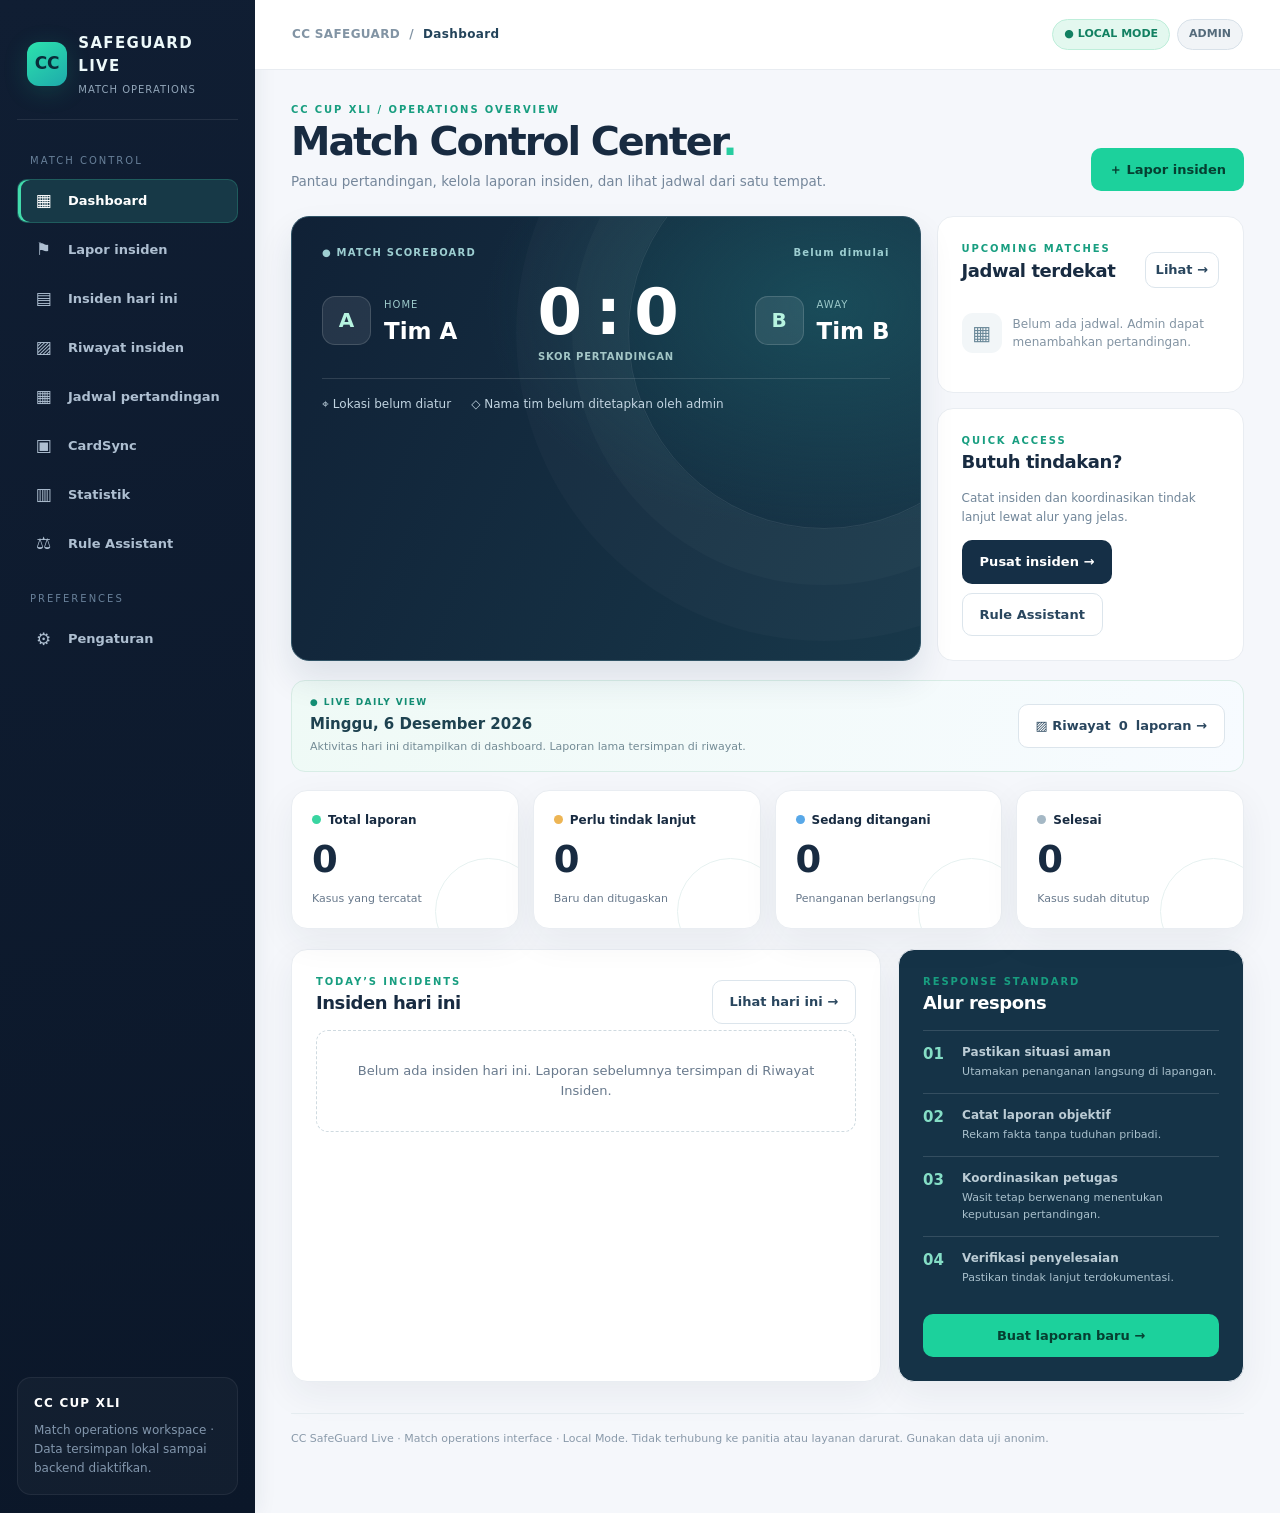
==== index.html @ 46f796d4 "Add validated JSON backup restoration for incident, card, match and fixture data" ====
<!doctype html>
<html lang="id">
<head>
<meta charset="utf-8"><meta name="viewport" content="width=device-width,initial-scale=1">
<meta name="theme-color" content="#101f31">
<meta name="description" content="Pusat kendali mini soccer dengan scoreboard, jadwal, pelaporan insiden, dan panduan respons.">
<title>CC SafeGuard Live | Match Operations</title>
<style>
:root{--bg:#f2f5f8;--ink:#16283a;--muted:#687d8c;--navy:#102337;--mint:#21bd91;--mint2:#d9f7ec;--line:#dfE6ec;--white:white;--warn:#f8ab34;--red:#e56865}
*{box-sizing:border-box}html{scroll-behavior:smooth}body{margin:0;background:var(--bg);color:var(--ink);font:15px/1.5 system-ui,-apple-system,"Segoe UI",Arial,sans-serif}button,input,select,textarea{font:inherit}button{cursor:pointer}a{color:inherit}button:focus-visible,input:focus-visible,textarea:focus-visible,select:focus-visible{outline:3px solid #69cbb2;outline-offset:2px}
.layout{display:grid;grid-template-columns:248px minmax(0,1fr);min-height:100vh}.sidebar{background:var(--navy);color:#edf9fa;padding:26px 17px;display:flex;flex-direction:column;gap:25px}.brand{display:flex;align-items:center;gap:11px;padding:5px 9px 16px;border-bottom:1px solid #345067}.brand-mark{width:44px;height:44px;border-radius:14px;background:#235c58;display:grid;place-items:center;border:1px solid #548677;color:#affce3;font-size:17px;font-weight:900}.brand strong{font-size:16px;letter-spacing:.045em}.brand small{display:block;color:#91a9ba;font-size:11px;letter-spacing:.17em;margin-top:4px}.nav-title{font-size:10px;letter-spacing:.2em;color:#819eae;margin:3px 14px 10px}.nav{display:grid;gap:5px}.nav button{width:100%;border:0;text-align:left;color:#bfd0db;background:transparent;border-radius:11px;padding:12px 14px;font-size:13px;display:flex;gap:12px;align-items:center}.nav button:hover,.nav button.active{background:#1b4250;color:#fff}.nav button.active{box-shadow:inset 3px 0 var(--mint)}.nav .mini{font-size:18px;line-height:1}.sidefoot{margin-top:auto;background:#1a3545;padding:16px;border-radius:14px;color:#a7bbca;font-size:12px}.sidefoot strong{color:#e4f2f5;display:block;letter-spacing:.1em;margin-bottom:7px}.main{min-width:0}.topbar{display:flex;align-items:center;justify-content:space-between;gap:12px;padding:18px 32px;background:white;border-bottom:1px solid var(--line)}.crumb{font-size:12px;color:#8294a4;letter-spacing:.055em;font-weight:650}.crumb b{color:#23435a}.pill{display:inline-block;background:#e7f8f3;color:#17846e;border:1px solid #c6eee1;border-radius:99px;padding:6px 11px;font-size:11px;font-weight:750;white-space:nowrap}.pill.gray{background:#eef2f5;border-color:#e2e7eb;color:#516473}.content{max-width:1370px;margin:auto;padding:34px 32px 60px}.view{display:none}.view.active{display:block}.eyebrow{color:#219c82;letter-spacing:.18em;text-transform:uppercase;font-size:10px;font-weight:900}.heading{display:flex;align-items:flex-end;justify-content:space-between;gap:16px;margin-bottom:22px}.heading h1{margin:3px 0 7px;font-size:clamp(26px,3.2vw,39px);letter-spacing:-.045em;line-height:1.1}.heading p{margin:0;color:var(--muted);max-width:650px;font-size:14px}.button{display:inline-flex;align-items:center;justify-content:center;gap:8px;border:1px solid transparent;background:var(--mint);color:#063b2e;border-radius:11px;font-weight:800;font-size:13px;padding:11px 17px;min-height:42px}.button:hover{filter:brightness(.97)}.button.dark{background:#17384b;color:white}.button.soft{background:white;border-color:var(--line);color:var(--ink)}.button.danger{background:#c84f51;color:white}.button:disabled{opacity:.55;cursor:not-allowed}.notice{padding:13px 16px;border-radius:12px;background:#e3f2ff;border:1px solid #c4dcee;color:#355b76;font-size:12px;margin-bottom:20px}.match{position:relative;overflow:hidden;background:linear-gradient(115deg,#102b3d,#153d47 74%,#12594d);border-radius:19px;color:white;padding:26px 31px;box-shadow:0 20px 45px #14394b1b}.match:before{content:"";position:absolute;right:-50px;top:-120px;width:390px;height:390px;border:1px solid #ffffff17;border-radius:50%;box-shadow:0 0 0 56px #ffffff06,0 0 0 112px #ffffff05;pointer-events:none}.match-top{display:flex;justify-content:space-between;gap:10px;color:#a4d2cc;letter-spacing:.12em;font-size:10px;font-weight:800}.scoreboard{display:flex;align-items:center;justify-content:space-between;gap:16px;margin:25px 0 20px}.team{display:flex;align-items:center;gap:13px;z-index:1}.shield{width:49px;height:49px;flex-shrink:0;border-radius:13px;background:#2f6265;border:1px solid #5a9992;display:grid;place-items:center;color:#c1fbe8;font-size:20px;font-weight:900}.team h2{font-size:20px;margin:0}.team small{color:#9cc9ca;font-size:10px;letter-spacing:.15em}.score{font-size:clamp(34px,5vw,62px);font-weight:900;letter-spacing:-.07em;line-height:1}.score small{display:block;text-align:center;letter-spacing:.08em;color:#a1c5c5;font-size:10px;font-weight:600;margin-top:8px}.match-bottom{display:flex;gap:20px;flex-wrap:wrap;border-top:1px solid #ffffff20;padding-top:16px;font-size:12px;color:#bfdfdf}.metrics{display:grid;grid-template-columns:repeat(4,minmax(0,1fr));gap:14px;margin:19px 0}.metric,.panel{background:#fff;border:1px solid var(--line);border-radius:16px}.metric{padding:20px}.metric .number{font-size:35px;letter-spacing:-.05em;font-weight:900;margin:7px 0}.metric .hint{color:var(--muted);font-size:11px}.metric .name{font-size:12px;font-weight:800}.dot{width:9px;height:9px;border-radius:50%;display:inline-block;margin-right:7px;background:var(--mint)}.dot.amber{background:#edb554}.dot.blue{background:#58a8e8}.dot.gray{background:#a5b8c5}.cols{display:grid;grid-template-columns:minmax(0,1.45fr) minmax(280px,.85fr);gap:17px}.panel{padding:23px;min-width:0}.panel h3{font-size:19px;letter-spacing:-.025em;margin:2px 0 14px}.panel-head{display:flex;align-items:center;justify-content:space-between;gap:12px}.panel-head small{color:var(--muted)}.case{border-top:1px solid #ecf0f4;padding:14px 0;display:flex;justify-content:space-between;align-items:center;gap:13px}.case strong{font-size:13px}.case small{display:block;color:var(--muted);font-size:11px;margin-top:3px}.status{font-size:11px;background:#eff3f6;color:#526774;border:1px solid #e2e7eb;padding:5px 9px;border-radius:99px;white-space:nowrap;font-weight:700}.status.open{background:#fff2db;color:#9c651e;border-color:#f4daae}.status.assigned{background:#e5f2fc;color:#2b719c;border-color:#cce5f6}.status.progress{background:#e9e8ff;color:#6459ae;border-color:#dcd6fa}.status.closed{background:#dff7eb;color:#167c62;border-color:#bde9d2}.empty{border:1px dashed #cfdae0;border-radius:12px;color:var(--muted);padding:30px 18px;text-align:center;font-size:13px}.dark-panel{background:#153347;border-color:#153347;color:white}.dark-panel h3{color:white}.dark-panel .protocol{border-top:1px solid #ffffff22;padding:12px 0;display:grid;grid-template-columns:30px 1fr;gap:9px}.dark-panel .protocol b{color:#85dec6}.dark-panel .protocol span{font-size:12px;color:#bbccd5}.dark-panel .protocol small{display:block;color:#a9c0cc;margin-top:3px;font-size:11px}.form-grid{display:grid;grid-template-columns:repeat(2,minmax(0,1fr));gap:16px}.field{display:grid;gap:6px;margin-bottom:13px}.field label{color:#405a6b;font-size:12px;font-weight:750}.field input,.field select,.field textarea{border:1px solid #d4dfe6;background:#fff;border-radius:9px;padding:12px;color:#152e3c;width:100%;min-height:43px}.field textarea{resize:vertical;min-height:100px}.wide{grid-column:1/-1}.actions{display:flex;align-items:center;gap:9px;flex-wrap:wrap;margin-top:10px}.case-card{border:1px solid #e2e9ee;border-radius:12px;padding:18px;margin-bottom:12px;background:#fff}.case-card .muted{color:var(--muted);font-size:12px}.case-card .top{display:flex;justify-content:space-between;align-items:flex-start;gap:8px}.case-card h3{margin:0 0 5px}.case-card p{margin:10px 0;color:#526778}.timeline{border-left:2px solid #d7e7e8;margin-left:8px;padding-left:18px}.timeline li{margin:0 0 10px;color:#4b6171;font-size:12px}.table-wrap{overflow:auto}.table{width:100%;border-collapse:collapse;text-align:left;font-size:12px;min-width:500px}.table th{background:#f3f6f9;font-size:10px;text-transform:uppercase;letter-spacing:.1em;color:#657c8c}.table th,.table td{border-bottom:1px solid #eaf0f3;padding:12px 9px}.rule{border-left:3px solid #20b990;padding:12px 15px;background:#f4faf9;border-radius:7px;margin:12px 0}.rule h4{margin:0 0 5px}.rule p{margin:0;color:#607684;font-size:12px}.tag{font-size:11px;border-radius:5px;padding:3px 7px;background:#eff4f6;color:#597284}.grid3{display:grid;grid-template-columns:repeat(3,1fr);gap:14px}.feature{padding:19px;border-radius:12px;background:#f5f8fa;border:1px solid #e7edf1}.feature h4{margin:0 0 6px}.feature p{margin:0;font-size:12px;color:#5d7380}.bar{height:9px;background:#e4eaf0;border-radius:99px;overflow:hidden}.bar>div{height:100%;background:#23bc92;border-radius:99px}.bars{display:grid;gap:15px}.barline{display:flex;justify-content:space-between;gap:9px;font-size:12px;font-weight:700;margin-bottom:6px}.footer{margin-top:27px;color:#8ca0ab;font-size:11px;line-height:1.7}.toast{position:fixed;bottom:20px;right:20px;background:#143a4b;color:white;border-radius:12px;padding:13px 17px;box-shadow:0 10px 30px #1a3b4650;max-width:340px;z-index:100;display:none}.toast.show{display:block}
@media(max-width:1020px){.layout{grid-template-columns:78px minmax(0,1fr)}.sidebar{padding:20px 9px}.brand{padding:0 5px 16px}.brand strong,.brand small,.nav-title,.nav button .nav-label,.sidefoot{display:none}.brand-mark{width:40px;height:40px}.nav button{justify-content:center;padding:12px}.cols{grid-template-columns:1fr}.metric{padding:15px}}@media(max-width:670px){.layout{grid-template-columns:1fr}.sidebar{flex-direction:row;position:sticky;top:0;z-index:12;padding:7px 12px;align-items:center;gap:10px;overflow:auto}.brand{border:0;padding:0;flex-shrink:0}.brand-mark{width:35px;height:35px;font-size:14px}.nav{display:flex;gap:3px}.nav button{min-width:41px;padding:8px}.nav button .mini{font-size:17px}.topbar{padding:12px 16px}.pill{font-size:9px;padding:5px 7px}.content{padding:22px 15px 35px}.heading{align-items:flex-start;flex-direction:column}.metrics{grid-template-columns:repeat(2,minmax(0,1fr));gap:9px}.scoreboard{gap:7px}.shield{display:none}.team h2{font-size:12px}.score{font-size:38px}.match{padding:19px 14px}.match-bottom{gap:8px;font-size:10px}.form-grid,.grid3{grid-template-columns:1fr}.panel{padding:17px}}
</style>
<link rel="stylesheet" href="ui-v2.css">
</head>
<body>
<div class="layout">
<aside class="sidebar">
 <div class="brand"><div class="brand-mark">CC</div><div><strong>SAFEGUARD LIVE</strong><small>MATCH OPERATIONS</small></div></div>
 <div><div class="nav-title">MATCH CONTROL</div><nav class="nav" aria-label="Navigasi utama">
  <button class="active" data-view="dashboard"><span class="mini">▦</span><span class="nav-label">Dashboard</span></button>
  <button data-view="report" aria-label="Lapor insiden" title="Lapor insiden"><span class="mini">⚑</span><span class="nav-label">Lapor insiden</span></button>
  <button data-view="cases" aria-label="Insiden hari ini" title="Insiden hari ini"><span class="mini">▤</span><span class="nav-label">Insiden hari ini</span></button>
  <button data-view="history" aria-label="Riwayat insiden" title="Riwayat insiden"><span class="mini">▨</span><span class="nav-label">Riwayat insiden</span></button>
  <button data-view="schedule" aria-label="Jadwal pertandingan" title="Jadwal pertandingan"><span class="mini">▦</span><span class="nav-label">Jadwal pertandingan</span></button>
  <button data-view="cards" aria-label="CardSync" title="CardSync"><span class="mini">▣</span><span class="nav-label">CardSync</span></button>
  <button data-view="insights" aria-label="Statistik" title="Statistik"><span class="mini">▥</span><span class="nav-label">Statistik</span></button>
  <button data-view="decisions" aria-label="Rule Assistant" title="Rule Assistant"><span class="mini">⚖</span><span class="nav-label">Rule Assistant</span></button>
 </nav><div class="nav-title" style="margin-top:25px">PREFERENCES</div><nav class="nav">
  <button data-view="settings" aria-label="Pengaturan" title="Pengaturan"><span class="mini">⚙</span><span class="nav-label">Pengaturan</span></button>
 </nav></div>
 <div class="sidefoot"><strong>CC CUP XLI</strong>Match operations workspace · Data tersimpan lokal sampai backend diaktifkan.</div>
</aside>
<main class="main">
<header class="topbar"><div class="crumb">CC SAFEGUARD &nbsp;/&nbsp; <b id="crumb">Dashboard</b></div><div style="display:flex;gap:7px;align-items:center"><span class="pill">● LOCAL MODE</span><span class="pill gray" id="role-pill">ADMIN</span></div></header>
<div class="site-alert" id="site-alert" role="alert" aria-live="assertive"><div style="font-size:25px">⚠</div><div style="flex:1"><b id="alert-title">Insiden baru</b><span id="alert-detail">Periksa laporan.</span></div><button id="alert-close" type="button" aria-label="Tutup peringatan">×</button></div>
<div class="content">
<section class="view active" id="dashboard">
<div class="heading"><div><div class="eyebrow">CC CUP XLI / OPERATIONS OVERVIEW</div><h1>Match Control Center<span style="color:#27cda0">.</span></h1><p>Pantau pertandingan, kelola laporan insiden, dan lihat jadwal dari satu tempat.</p></div><button class="button" data-view="report">＋ Lapor insiden</button></div>
<div class="match-grid"><div class="match">
<div class="match-top"><span>● MATCH SCOREBOARD</span><span id="match-state">Belum dimulai</span></div>
<div class="scoreboard">
<div class="team"><div class="shield">A</div><div><small>HOME</small><h2 id="match-home">Tim A</h2></div></div>
<div class="score"><span id="match-home-score">0</span> : <span id="match-away-score">0</span><small>SKOR PERTANDINGAN</small></div>
<div class="team"><div class="shield">B</div><div><small>AWAY</small><h2 id="match-away">Tim B</h2></div></div>
</div><div class="match-bottom"><span>⌖ <span id="match-venue">Lokasi belum diatur</span></span><span>◇ <span id="match-team-caption">Nama tim belum ditetapkan oleh admin</span></span></div></div>
<div class="match-aside">
<div class="panel"><div class="panel-head"><div><div class="eyebrow">UPCOMING MATCHES</div><h3>Jadwal terdekat</h3></div><button class="button soft" data-view="schedule" style="padding:7px 10px;min-height:32px">Lihat →</button></div><div id="schedule-preview"></div></div>
<div class="panel"><div class="eyebrow">QUICK ACCESS</div><h3>Butuh tindakan?</h3><p style="color:#718699;font-size:12px;margin:0 0 14px">Catat insiden dan koordinasikan tindak lanjut lewat alur yang jelas.</p><div class="actions"><button class="button dark" data-view="cases">Pusat insiden →</button><button class="button soft" data-view="decisions">Rule Assistant</button></div></div>
</div></div>
<div class="day-operations-bar"><div><span class="day-indicator">● LIVE DAILY VIEW</span><strong id="today-label">Hari ini</strong><small>Aktivitas hari ini ditampilkan di dashboard. Laporan lama tersimpan di riwayat.</small></div><button class="button soft" data-view="history">▨ Riwayat <span id="archived-count">0</span> laporan →</button></div>
 <div class="metrics"><div class="metric"><div class="name"><span class="dot"></span>Total laporan</div><div class="number" id="m-total">0</div><div class="hint">Kasus yang tercatat</div></div>
<div class="metric"><div class="name"><span class="dot amber"></span>Perlu tindak lanjut</div><div class="number" id="m-open">0</div><div class="hint">Baru dan ditugaskan</div></div>
<div class="metric"><div class="name"><span class="dot blue"></span>Sedang ditangani</div><div class="number" id="m-progress">0</div><div class="hint">Penanganan berlangsung</div></div>
<div class="metric"><div class="name"><span class="dot gray"></span>Selesai</div><div class="number" id="m-closed">0</div><div class="hint">Kasus sudah ditutup</div></div></div>
<div class="cols"><div class="panel"><div class="panel-head"><div><div class="eyebrow">TODAY’S INCIDENTS</div><h3>Insiden hari ini</h3></div><button class="button soft" data-view="cases">Lihat hari ini →</button></div><div id="recent"></div></div>
<div class="panel dark-panel"><div class="eyebrow">RESPONSE STANDARD</div><h3>Alur respons</h3>
<div class="protocol"><b>01</b><span><strong>Pastikan situasi aman</strong><small>Utamakan penanganan langsung di lapangan.</small></span></div>
<div class="protocol"><b>02</b><span><strong>Catat laporan objektif</strong><small>Rekam fakta tanpa tuduhan pribadi.</small></span></div>
<div class="protocol"><b>03</b><span><strong>Koordinasikan petugas</strong><small>Wasit tetap berwenang menentukan keputusan pertandingan.</small></span></div>
<div class="protocol"><b>04</b><span><strong>Verifikasi penyelesaian</strong><small>Pastikan tindak lanjut terdokumentasi.</small></span></div>
<button class="button" data-view="report" style="margin-top:15px;width:100%">Buat laporan baru →</button></div></div>
</section>
<section class="view" id="report">
 <div class="heading"><div><div class="eyebrow">QUICK REPORT · MARSHAL</div><h1>Lapor Insiden.</h1><p>Petugas yang berjaga dapat mencatat laporan singkat tanpa mengganggu pemain maupun wasit.</p></div></div>
 <div class="info-strip" style="margin-bottom:19px"><i>ⓘ</i><span>Untuk bahaya langsung, utamakan petugas di lokasi. Formulir ini mencatat laporan lokal dan belum mengirimnya ke pusat keamanan.</span></div>
 <div class="panel"><form id="incident-form"><div class="form-grid">
 <div class="field"><label for="type">Kategori insiden</label><select id="type" required><option value="Dorong-dorongan">Dorong-dorongan / konflik pemain</option><option value="Cedera">Cedera pemain</option><option value="Gangguan penonton">Gangguan penonton</option><option value="Ketertiban">Gangguan ketertiban lain</option></select></div>
 <div class="field"><label for="priority">Tingkat urgensi</label><select id="priority" required><option value="sedang">Perlu perhatian</option><option value="tinggi">Mendesak</option><option value="rendah">Pemantauan</option></select></div>
 <div class="field"><label for="place">Lokasi</label><select id="place"><option>Lapangan mini soccer</option><option>Sisi lapangan · depan Gedung Xaverius</option><option>Akses masuk penonton</option><option>Area lainnya</option></select></div>
 <div class="field"><label for="reporter">Petugas pencatat</label><input id="reporter" maxlength="60" placeholder="Contoh: Marshal A (fiktif)" required></div>
 <div class="field wide"><label for="detail">Kronologi objektif</label><textarea id="detail" maxlength="700" required placeholder="Tuliskan apa yang terlihat, misalnya: Dua pemain terlibat dorong-dorongan, lalu dipisahkan rekan setim. Hindari tuduhan atau informasi pribadi."></textarea></div>
 </div><div class="actions"><button class="button" type="submit">⚑ Catat laporan demo</button><button type="reset" class="button soft">Reset form</button></div></form></div>
</section>
<section class="view" id="schedule">
<div class="heading"><div><div class="eyebrow">FIXTURES & MATCH PLANNING</div><h1>Jadwal Pertandingan.</h1><p>Admin mengatur pertandingan sesuai jadwal yang telah dikonfirmasi.</p></div><div class="pill gray"><span id="schedule-total">0</span>&nbsp; pertandingan</div></div>
<div class="panel"><div class="panel-head"><h3>Daftar pertandingan</h3><span class="tag">Urut tanggal &amp; jam</span></div><div id="schedule-list"></div></div>
<div class="panel" style="margin-top:17px"><div class="eyebrow">ADMIN CONTROLS</div><h3>Tambahkan pertandingan</h3><p class="help" id="admin-access-note">Perubahan hanya tersimpan pada browser ini.</p>
<div class="admin-zone" style="margin-top:13px"><form id="schedule-form"><div class="form-grid">
<div class="field"><label for="schedule-home">Tim A</label><input id="schedule-home" required maxlength="48" placeholder="Nama tim" data-admin-only></div>
<div class="field"><label for="schedule-away">Tim B</label><input id="schedule-away" required maxlength="48" placeholder="Nama tim" data-admin-only></div>
<div class="field"><label for="schedule-date">Tanggal</label><input id="schedule-date" type="date" required data-admin-only></div>
<div class="field"><label for="schedule-time">Jam</label><input id="schedule-time" type="time" required data-admin-only></div>
<div class="field wide"><label for="schedule-venue">Lokasi (opsional)</label><input id="schedule-venue" maxlength="80" placeholder="Lapangan / lokasi" data-admin-only></div>
</div><button class="button" type="submit" data-admin-only>＋ Tambah jadwal</button></form></div></div>
</section>
<section class="view" id="cases">
 <div class="heading"><div><div class="eyebrow">ACTIVE INCIDENT WORKSPACE</div><h1>Insiden Hari Ini.</h1><p>Daftar laporan untuk tanggal hari ini. Pergantian hari otomatis memindahkan laporan lama ke Riwayat Insiden tanpa menghapus data.</p></div><button class="button" data-view="report">＋ Laporan baru</button></div>
 <div class="day-operations-bar"><div><span class="day-indicator">● CURRENT DAY</span><strong id="cases-today-label">Hari ini</strong><small>Perubahan status tetap dicatat dalam log tindakan.</small></div><button class="button soft" data-view="history">Buka riwayat →</button></div>
 <div class="panel">
  <div class="filters-row">
   <div class="field"><label for="filter">Status</label><select id="filter"><option value="all">Semua status</option><option value="open">Laporan baru</option><option value="assigned">Ditugaskan</option><option value="progress">Sedang ditangani</option><option value="closed">Selesai</option></select></div>
   <div class="field"><label for="today-search">Cari laporan hari ini</label><input id="today-search" type="search" maxlength="120" placeholder="ID, kategori, atau lokasi…"></div>
  </div>
  <div id="case-list"></div>
 </div>
 </section>
<section class="view" id="history">
 <div class="heading"><div><div class="eyebrow">DAILY INCIDENT ARCHIVE</div><h1>Riwayat Insiden.</h1><p>Setiap tanggal menjadi folder tersendiri. Laporan tidak hilang; kronologi dan catatan tindak lanjut tetap bisa ditinjau.</p></div><button class="button soft" id="backup-btn">↓ Cadangkan data JSON</button></div>
 <div class="history-stats">
  <div class="history-stat"><small>Laporan terdahulu</small><strong id="hist-total">0</strong></div>
  <div class="history-stat"><small>Jumlah tanggal arsip</small><strong id="hist-days">0</strong></div>
  <div class="history-stat"><small>Belum terselesaikan</small><strong id="hist-pending">0</strong></div>
 </div>
 <div class="info-strip" style="margin-bottom:17px"><i>ⓘ</i><span>Folder arsip dibuat otomatis dari tanggal laporan, bukan folder file di GitHub. Kasus lama yang belum selesai tetap dapat ditindaklanjuti melalui riwayat.</span></div>
 <div class="panel">
  <div class="filters-row">
   <div class="field"><label for="history-search">Cari di semua tanggal</label><input id="history-search" type="search" maxlength="120" placeholder="ID, kategori, petugas, kronologi…"></div>
   <div class="field"><label for="history-status">Status</label><select id="history-status"><option value="all">Semua status</option><option value="open">Laporan baru</option><option value="assigned">Ditugaskan</option><option value="progress">Sedang ditangani</option><option value="closed">Selesai</option></select></div>
  </div>
  <div id="archive-list" class="archive-list"></div>
 </div>
 </section>
<section class="view" id="cards">
 <div class="heading"><div><div class="eyebrow">DISCIPLINE RECORD</div><h1>CardSync.</h1><p>Mencatat kartu setelah keputusan wasit, bukan memutuskan kesalahan menggunakan AI.</p></div></div>
 <div class="info-strip" style="margin-bottom:19px"><i>ⓘ</i><span>Dua kartu kuning pada pemain yang sama dalam satu pertandingan menghasilkan kartu merah. Hukuman berikutnya tetap mengikuti SOP resmi.</span></div>
 <div class="cols"><div class="panel"><h3>Catat kartu yang telah diputuskan wasit</h3><form id="card-form"><div class="field"><label for="card-team">Tim</label><select id="card-team" required><option value="">Atur tim di Pengaturan terlebih dahulu</option></select></div><div class="field"><label for="card-match">Kode pertandingan</label><input id="card-match" required maxlength="45" placeholder="Contoh: MATCH-01"></div><div class="field"><label for="jersey">Nomor punggung</label><input id="jersey" type="number" min="1" max="99" required placeholder="7"></div><div class="field"><label for="card-kind">Jenis kartu</label><select id="card-kind"><option value="yellow">Kartu kuning</option><option value="red">Kartu merah langsung</option></select></div><button class="button" type="submit">Simpan keputusan wasit</button></form></div><div class="panel"><h3>Riwayat kartu</h3><div id="card-list"></div></div></div>
</section>
<section class="view" id="insights">
 <div class="heading"><div><div class="eyebrow">INCIDENT INTELLIGENCE</div><h1>Statistik Insiden.</h1><p>Bandingkan laporan hari ini dengan riwayat untuk evaluasi pertandingan dan penanganan.</p></div><button class="button dark" id="export-btn">↓ Ekspor CSV</button></div>
 <div class="panel">
  <div class="filters-row"><div class="field"><label for="analytics-scope">Periode laporan</label><select id="analytics-scope"><option value="today">Hari ini</option><option value="week">7 hari terakhir</option><option value="all">Semua tanggal</option></select></div></div>
  <div class="analytics-summary"><div><small>Jumlah laporan dalam periode</small><strong id="analytics-total">0</strong></div><div><small>Kasus belum selesai</small><strong id="analytics-unresolved">0</strong></div><div><small>Sudah selesai</small><strong id="analytics-resolved">0</strong></div></div>
  <h3 style="margin-top:22px">Kategori insiden</h3><div class="bars" id="bars"></div>
  <p class="help">CSV mengikuti periode yang dipilih. Semua data bersumber dari browser ini, bukan perangkat lain.</p>
 </div>
 </section>
<section class="view" id="decisions">
<div class="heading"><div><div class="eyebrow">RULE DECISION SUPPORT</div><h1>Rule Assistant.</h1><p>Panduan tindakan awal di lapangan; keputusan resmi tetap pada wasit dan panitia.</p></div></div>
<div class="cols"><div class="panel"><h3>Analisis situasi</h3>
<div class="field"><label for="decision-issue">Jenis situasi</label><select id="decision-issue"><option value="collision">Kontak / tabrakan pemain</option><option value="aggressive">Tindakan agresif atau perkelahian</option><option value="dissent">Protes keputusan wasit</option><option value="injury">Cedera pemain</option><option value="secondyellow">Dua kartu kuning</option><option value="other">Situasi lain</option></select></div>
<div class="field"><label for="decision-risk">Tingkat risiko langsung</label><select id="decision-risk"><option value="low">Rendah / terkendali</option><option value="medium">Sedang / perlu pengawasan</option><option value="high">Tinggi / ada bahaya langsung</option></select></div>
<div class="field"><label for="decision-referee">Apakah wasit sudah membuat keputusan?</label><select id="decision-referee"><option value="no">Belum / tidak diketahui</option><option value="yes">Sudah dikonfirmasi</option></select></div>
<button class="button" type="button" id="decision-check">Lihat panduan respons →</button><div class="rule-output" id="decision-result" hidden></div></div>
<div class="panel"><div class="eyebrow">FAIR PLAY & SAFETY</div><h3>Prinsip tindakan</h3>
<div class="rule"><h4>01 · Keselamatan lebih dulu</h4><p>Cari bantuan petugas langsung jika ada cedera atau ancaman.</p></div>
<div class="rule"><h4>02 · Wasit menentukan keputusan</h4><p>Sistem hanya memberi panduan administratif, bukan menentukan kartu atau pelanggaran.</p></div>
<div class="rule"><h4>03 · Fakta, bukan asumsi</h4><p>Tulis kronologi objektif tanpa informasi pribadi.</p></div>
<div class="rule"><h4>04 · SOP kompetisi berlaku</h4><p>Ikuti peraturan CC Cup dan arahan penyelenggara.</p></div></div></div>
</section>
<section class="view" id="settings">
<div class="heading"><div><div class="eyebrow">WORKSPACE SETTINGS</div><h1>Pengaturan.</h1><p>Kelola scoreboard, akses tampilan, dan peringatan perangkat.</p></div></div>
<div class="cols"><div class="panel"><h3>Mode pengguna</h3>
<div class="field"><label for="role">Peran (simulasi antarmuka)</label><select id="role"><option value="coordinator">Admin (demo)</option><option value="marshal">Marshal</option><option value="viewer">Pengamat</option></select></div>
<div class="info-strip"><i>ⓘ</i><span>Peran belum memakai login dan tidak aman untuk penggunaan publik. Siapa pun dapat menggantinya.</span></div></div>
<div class="panel"><div class="eyebrow">MATCH CONFIGURATION</div><h3>Kelola scoreboard</h3><div class="admin-zone">
<form id="match-admin-form"><div class="form-grid">
<div class="field"><label for="admin-home">Tim kandang</label><input id="admin-home" maxlength="48" placeholder="Belum ditentukan" data-admin-only></div>
<div class="field"><label for="admin-away">Tim tamu</label><input id="admin-away" maxlength="48" placeholder="Belum ditentukan" data-admin-only></div>
<div class="field"><label for="admin-score-home">Skor kandang</label><input id="admin-score-home" type="number" min="0" max="99" value="0" required data-admin-only></div>
<div class="field"><label for="admin-score-away">Skor tamu</label><input id="admin-score-away" type="number" min="0" max="99" value="0" required data-admin-only></div>
<div class="field"><label for="admin-match-state">Status pertandingan</label><select id="admin-match-state" data-admin-only><option>Belum dimulai</option><option>Berlangsung</option><option>Istirahat</option><option>Selesai</option><option>Ditunda</option></select></div>
<div class="field"><label for="admin-venue">Lokasi pertandingan</label><input id="admin-venue" maxlength="80" placeholder="Lokasi belum diatur" data-admin-only></div>
</div><div class="actions"><button class="button" type="submit" data-admin-only>Simpan scoreboard</button><button class="button soft" id="reset-score" type="button" data-admin-only>Reset 0–0</button></div></form></div></div></div>
<div class="cols" style="margin-top:17px"><div class="panel" id="vibration-settings"><div class="eyebrow">INCIDENT ALERTS</div><h3>Peringatan perangkat</h3>
<p style="font-size:13px;color:#607484">Getaran bekerja pada browser tertentu. Suara dan peringatan layar tersedia sebagai alternatif.</p>
<label class="toggle-line"><input type="checkbox" id="vibrate-enabled"> Getaran perangkat (jika didukung)</label><span class="tag" id="vibrate-status">Memeriksa…</span><p class="help" id="vibrate-capability"></p>
<label class="toggle-line"><input type="checkbox" id="sound-enabled"> Peringatan suara</label><span class="tag" id="sound-state">Suara nonaktif</span>
<div class="actions"><button class="button dark" id="alert-test" type="button">Tes suara, layar &amp; getaran</button><button class="button soft" id="vibrate-test" type="button">Tes getaran saja</button></div>
<p class="help">Getaran halaman web umumnya tidak tersedia di iPhone/iPad. Suara perlu interaksi pengguna. Tidak ada notifikasi latar belakang atau antarperangkat.</p></div>
<div class="panel"><div class="eyebrow">LOCAL DATA</div><h3>Data &amp; penyimpanan</h3>
<p style="font-size:13px;color:#607484">Skor, tim, jadwal, dan laporan hanya tersimpan pada browser ini; bukan data bersama. Penggunaan resmi memerlukan database, autentikasi, izin, dan persetujuan panitia.</p>
<div class="actions"><button class="button soft" id="seed-btn" type="button">Muat contoh insiden</button><button class="button soft" id="backup-settings" type="button">↓ Backup JSON</button><label class="button soft file-upload" for="restore-input">↑ Pulihkan backup</label><input id="restore-input" type="file" accept=".json,application/json" aria-label="Pilih file backup JSON" class="visually-hidden"><button class="button danger" id="clear-btn" type="button">Kosongkan data insiden</button></div>
<p class="help">Tombol kosongkan data menghapus laporan dan kartu dari browser ini, termasuk arsip. Backup JSON menyimpan laporan, kartu, skor, dan jadwal. Pemulihan akan mengganti data lokal yang ada. Jangan memasukkan data sensitif.</p></div></div>
</section>
<div class="footer">CC SafeGuard Live · Match operations interface · Local Mode. Tidak terhubung ke panitia atau layanan darurat. Gunakan data uji anonim.</div>
</div></main></div><div class="toast" role="status" aria-live="polite" id="toast"></div>
<script>
(function(){
"use strict";
var KEY="cc_safeguard_live_demo_v2",ROLE_KEY="cc_safeguard_live_role",VIBRATION_KEY="cc_safeguard_vibration_enabled";
var data={cases:[],cards:[]};var role="coordinator";
function safe(s){return String(s==null?"":s).replace(/[&<>"']/g,function(x){return {"&":"&amp;","<":"&lt;",">":"&gt;",'"':"&quot;","'":"&#39;"}[x]})}
function now(){return new Date().toLocaleString("id-ID",{dateStyle:"medium",timeStyle:"short"})}
function id(){return "CC-"+Date.now().toString(36).toUpperCase()+"-"+Math.random().toString(36).slice(2,5).toUpperCase()}
function load(){try{var j=JSON.parse(localStorage.getItem(KEY));if(j&&Array.isArray(j.cases)&&Array.isArray(j.cards))data=j}catch(e){}role=localStorage.getItem(ROLE_KEY)||"coordinator";document.getElementById("role").value=role}
function save(){localStorage.setItem(KEY,JSON.stringify(data))}
function supportsVibration(){return typeof navigator.vibrate==="function"}
function vibrationEnabled(){return localStorage.getItem(VIBRATION_KEY)==="1"}
function vibrateOnce(){
 if(!supportsVibration() || document.visibilityState!=="visible") return false;
 try{return navigator.vibrate([180,100,180])===true}catch(e){return false}
}
function alertNewIncident(){if(typeof window.ccSignalAlert==="function")window.ccSignalAlert();else if(vibrationEnabled())vibrateOnce();}
function renderVibrationSettings(){
 var toggle=document.getElementById("vibrate-enabled"),state=document.getElementById("vibrate-status");
 toggle.checked=vibrationEnabled();
 if(!supportsVibration()){toggle.disabled=true;state.textContent="Getaran tidak didukung di browser ini";state.setAttribute("title","Coba browser Android yang kompatibel");}
 else{toggle.disabled=false;state.textContent=vibrationEnabled()?"Getaran aktif · perangkat ini":"Getaran nonaktif";}
}
function toast(msg){var x=document.getElementById("toast");x.textContent=msg;x.classList.add("show");clearTimeout(window._ccToast);window._ccToast=setTimeout(function(){x.classList.remove("show")},3500)}
function nav(name){document.querySelectorAll(".view").forEach(function(el){el.classList.toggle("active",el.id===name)});document.querySelectorAll("[data-view]").forEach(function(el){el.classList.toggle("active",el.getAttribute("data-view")===name)});var title={dashboard:"Dashboard",report:"Laporan",cases:"Insiden Hari Ini",history:"Riwayat Insiden",schedule:"Jadwal",cards:"CardSync",insights:"Statistik",decisions:"Rule Assistant",settings:"Pengaturan"};document.getElementById("crumb").textContent=title[name]||"Dashboard";render();window.scrollTo(0,0)}
function label(st){return {open:"Laporan baru",assigned:"Ditugaskan",progress:"Ditangani",closed:"Selesai"}[st]||"Baru"}
var activeDateKey="";
var archiveExpanded={};
function dateKey(date){
 if(!(date instanceof Date)||!Number.isFinite(date.getTime()))return "";
 return String(date.getFullYear())+"-"+String(date.getMonth()+1).padStart(2,"0")+"-"+String(date.getDate()).padStart(2,"0");
}
function todayKey(){return dateKey(new Date())}
function incidentDate(caseData){
 if(typeof caseData.createdAt==="string"){
  var parsed=new Date(caseData.createdAt);
  if(Number.isFinite(parsed.getTime())&&parsed.getFullYear()>=2020&&parsed.getFullYear()<2100)return parsed;
 }
 if(typeof caseData.id==="string"){
  var m=/^CC-([0-9A-Z]+)-/i.exec(caseData.id);
  if(m){
   var ms=parseInt(m[1],36);
   var fromId=new Date(ms);
   if(Number.isFinite(ms)&&fromId.getFullYear()>=2020&&fromId.getFullYear()<2100)return fromId;
  }
 }
 if(typeof caseData.time==="string"){
  var fromText=new Date(caseData.time);
  if(Number.isFinite(fromText.getTime())&&fromText.getFullYear()>=2020&&fromText.getFullYear()<2100)return fromText;
 }
 return null;
}
function caseDay(caseData){var dt=incidentDate(caseData);return dt?dateKey(dt):"unknown"}
function dayLabel(day){
 if(day==="unknown")return "Tanggal tidak diketahui";
 var parts=day.split("-").map(Number);
 if(parts.length!==3||!parts.every(Number.isFinite))return "Tanggal tidak diketahui";
 var dt=new Date(parts[0],parts[1]-1,parts[2]);
 if(dateKey(dt)!==day)return "Tanggal tidak diketahui";
 return new Intl.DateTimeFormat("id-ID",{weekday:"long",day:"numeric",month:"long",year:"numeric"}).format(dt);
}
function matchesCase(c,search,status){
 if(status!=="all"&&c.status!==status)return false;
 if(!search)return true;
 var terms=[c.id,c.type,c.place,c.reporter,c.detail,c.priority,c.status].join(" ").toLowerCase();
 return terms.includes(search.toLowerCase());
}
function isUnresolved(c){return c.status!=="closed"}
function todayCases(){var day=todayKey();return data.cases.filter(function(c){return caseDay(c)===day})}
function archivedCases(){var day=todayKey();return data.cases.filter(function(c){return caseDay(c)!==day})}
function scopedCases(){
 var selected=document.getElementById("analytics-scope").value;
 if(selected==="all")return data.cases.slice();
 var today=todayKey();
 if(selected==="today")return todayCases();
 var start=new Date();start.setHours(0,0,0,0);start.setDate(start.getDate()-6);
 var from=dateKey(start);
 return data.cases.filter(function(c){var d=caseDay(c);return d!=="unknown"&&d>=from&&d<=today});
}
function caseCard(c){
 var detail='<article class="case-card"><div class="top"><div><h3>'+safe(c.type)+'</h3><div class="muted">'+safe(c.id)+" · "+safe(c.place)+" · "+safe(c.time)+'</div></div><span class="status '+safe(c.status)+'">'+label(c.status)+'</span></div><p>'+safe(c.detail)+'</p><div class="muted">Prioritas: '+safe(c.priority)+" · Petugas: "+safe(c.reporter)+'</div>';
 var acts="";
 if(role==="coordinator"&&c.status==="open")acts='<button class="button dark" data-act="assign" data-id="'+safe(c.id)+'">Tugaskan petugas →</button>';
 if((role==="coordinator"||role==="marshal")&&c.status==="assigned")acts='<button class="button dark" data-act="progress" data-id="'+safe(c.id)+'">Tandai sedang ditangani →</button>';
 if(role==="coordinator"&&c.status==="progress")acts='<button class="button" data-act="close" data-id="'+safe(c.id)+'">Konfirmasi selesai ✓</button>';
 if(acts)detail+='<div class="actions">'+acts+'</div>';
 var log=Array.isArray(c.log)?c.log:[];
 detail+='<details class="case-log"><summary>Lihat riwayat tindakan ('+log.length+')</summary><ol class="timeline">'+log.map(function(l){return "<li>"+safe(l)+"</li>"}).join("")+'</ol></details></article>';
 return detail;
}
function render(){
 var todays=todayCases(),archived=archivedCases();
 var total=todays.length,open=todays.filter(function(c){return c.status==="open"||c.status==="assigned"}).length,
 progress=todays.filter(function(c){return c.status==="progress"}).length,closed=todays.filter(function(c){return c.status==="closed"}).length;
 document.getElementById("m-total").textContent=total;
 document.getElementById("m-open").textContent=open;
 document.getElementById("m-progress").textContent=progress;
 document.getElementById("m-closed").textContent=closed;
 document.getElementById("archived-count").textContent=archived.length;
 var todayName=dayLabel(todayKey());
 document.getElementById("today-label").textContent=todayName;
 document.getElementById("cases-today-label").textContent=todayName;
 document.getElementById("role-pill").textContent=role==="coordinator"?"ADMIN":role.toUpperCase();
 renderVibrationSettings();
 var recent=todays.slice().reverse().slice(0,4);
 document.getElementById("recent").innerHTML=recent.length?recent.map(function(c){
  return '<div class="case"><div><strong>'+safe(c.type)+'</strong><small>'+safe(c.place)+" · "+safe(c.time)+'</small></div><span class="status '+safe(c.status)+'">'+label(c.status)+'</span></div>';
 }).join(""):'<div class="empty">Belum ada insiden hari ini. Laporan sebelumnya tersimpan di Riwayat Insiden.</div>';
 renderCases();renderHistory();renderCards();renderChart();
 activeDateKey=todayKey();
}
function renderCases(){
 var status=document.getElementById("filter").value,search=document.getElementById("today-search").value.trim();
 var cases=todayCases().slice().reverse().filter(function(c){return matchesCase(c,search,status)});
 document.getElementById("case-list").innerHTML=cases.length?cases.map(caseCard).join(""):'<div class="empty">Tidak ada laporan hari ini yang cocok. Lihat Riwayat Insiden untuk tanggal sebelumnya.</div>';
}
function renderHistory(){
 var old=archivedCases(),groups=Object.create(null);
 old.forEach(function(c){var d=caseDay(c);(groups[d]||(groups[d]=[])).push(c)});
 var keys=Object.keys(groups).sort(function(a,b){
  if(a==="unknown")return 1;if(b==="unknown")return -1;return b.localeCompare(a);
 });
 document.getElementById("hist-total").textContent=old.length;
 document.getElementById("hist-days").textContent=keys.length;
 document.getElementById("hist-pending").textContent=old.filter(isUnresolved).length;
 var search=document.getElementById("history-search").value.trim(),status=document.getElementById("history-status").value;
 var sections=[];
 keys.forEach(function(day,i){
  var cases=groups[day].slice().reverse().filter(function(c){return matchesCase(c,search,status)});
  if(!cases.length)return;
  var all=groups[day],pending=all.filter(isUnresolved).length;
  var expanded=Object.prototype.hasOwnProperty.call(archiveExpanded,day)?archiveExpanded[day]:(i===0||!!search||status!=="all");
  sections.push('<details class="archive-folder" data-archive-day="'+safe(day)+'"'+(expanded?' open':'')+'><summary><span class="folder-glyph" aria-hidden="true">▨</span><span class="archive-title"><strong>'+safe(dayLabel(day))+'</strong><small>'+all.length+' laporan · '+(pending?pending+" perlu tindak lanjut":"semua selesai")+'</small></span><span class="folder-badge">'+cases.length+' laporan</span><span class="folder-chevron" aria-hidden="true">⌄</span></summary><div class="archive-contents">'+cases.map(caseCard).join("")+'</div></details>');
 });
 document.getElementById("archive-list").innerHTML=sections.length?sections.join(""):'<div class="empty">'+(old.length?"Tidak ditemukan laporan sesuai pencarian atau filter.":"Arsip masih kosong. Laporan akan otomatis muncul di sini pada hari berikutnya.")+'</div>';
}
function renderCards(){
 document.getElementById("card-list").innerHTML=data.cards.length?data.cards.slice().reverse().map(function(c){return '<div class="case"><div><strong>'+safe(c.team)+" · #"+safe(c.jersey)+'</strong><small>'+safe(c.match||"Pertandingan belum dicatat")+" · "+safe(c.time)+" · "+safe(c.note)+'</small></div><span class="status '+(c.color==="red"?"open":"closed")+'">'+(c.color==="red"?"MERAH":"KUNING")+"</span></div>"}).join(""):'<div class="empty">Belum ada catatan kartu.</div>'
}
function renderChart(){
 var cases=scopedCases();
 var types=["Dorong-dorongan","Cedera","Gangguan penonton","Ketertiban"];
 var counts=types.map(function(t){return cases.filter(function(c){return c.type===t}).length});
 var max=Math.max(1,...counts);
 document.getElementById("analytics-total").textContent=cases.length;
 document.getElementById("analytics-unresolved").textContent=cases.filter(isUnresolved).length;
 document.getElementById("analytics-resolved").textContent=cases.filter(function(c){return c.status==="closed"}).length;
 document.getElementById("bars").innerHTML=types.map(function(t,i){return '<div><div class="barline"><span>'+safe(t)+'</span><span>'+counts[i]+'</span></div><div class="bar"><div style="width:'+(counts[i]/max*100)+'%"></div></div></div>'}).join("");
}
function downloadLocalFile(filename,mime,content){
 var file=new Blob(content,{type:mime}),url=URL.createObjectURL(file);
 var a=document.createElement("a");a.href=url;a.download=filename;
 document.body.appendChild(a);a.click();a.remove();
 setTimeout(function(){URL.revokeObjectURL(url)},2000);
}
function backupAll(){
 var snap={schemaVersion:3,exportedAt:new Date().toISOString(),source:"CC SafeGuard Live · browser backup",data:data,match:null,schedule:null};
 try{snap.match=JSON.parse(localStorage.getItem("cc_safeguard_match_v3")||"null")}catch(e){}
 try{snap.schedule=JSON.parse(localStorage.getItem("cc_safeguard_schedule_v3")||"null")}catch(e){}
 downloadLocalFile("cc-safeguard-backup-"+todayKey()+".json","application/json;charset=utf-8",[JSON.stringify(snap,null,2)]);
 toast("File cadangan diunduh. Simpan di tempat aman.");
}
function exportCSV(){
 var rows=[["ID","Tanggal laporan","Waktu","Jenis","Prioritas","Lokasi","Petugas","Status","Kronologi","Log tindakan"]];
 scopedCases().forEach(function(c){
  rows.push([c.id,caseDay(c),c.time,c.type,c.priority,c.place,c.reporter,label(c.status),c.detail,Array.isArray(c.log)?c.log.join(" | "):""]);
 });
 var csv=rows.map(function(row){return row.map(function(x){
  var s=String(x==null?"":x);
  if(/^\s*[=+\-@\t\r\n]/.test(s))s="'"+s;
  return '"'+s.replace(/"/g,'""')+'"';
 }).join(",")}).join("\r\n");
 downloadLocalFile("cc-safeguard-insiden-"+document.getElementById("analytics-scope").value+"-"+todayKey()+".csv","text/csv;charset=utf-8",["\ufeff",csv]);
 toast("CSV laporan berhasil disiapkan.");
}
document.querySelectorAll("[data-view]").forEach(function(b){b.addEventListener("click",function(){nav(b.getAttribute("data-view"))})});
document.getElementById("filter").addEventListener("change",renderCases);
document.getElementById("today-search").addEventListener("input",renderCases);
document.getElementById("history-search").addEventListener("input",renderHistory);
document.getElementById("history-status").addEventListener("change",renderHistory);
document.getElementById("analytics-scope").addEventListener("change",renderChart);
document.getElementById("archive-list").addEventListener("toggle",function(e){
 var el=e.target;
 if(el&&el.matches&&el.matches("details.archive-folder"))archiveExpanded[el.getAttribute("data-archive-day")]=el.open;
},true);
document.getElementById("incident-form").addEventListener("submit",function(e){e.preventDefault();if(role==="viewer"){toast("Pengamat tidak dapat membuat laporan");return}
 var created=new Date();var c={id:id(),createdAt:created.toISOString(),type:document.getElementById("type").value,priority:document.getElementById("priority").value,place:document.getElementById("place").value,reporter:document.getElementById("reporter").value.trim(),detail:document.getElementById("detail").value.trim(),time:now(),status:"open",log:["Laporan dicatat pada "+now()]};
 if(!c.reporter||!c.detail){toast("Lengkapi nama petugas fiktif dan kronologi objektif.");return}data.cases.push(c);save();alertNewIncident();this.reset();toast("Laporan demo tersimpan di browser.");nav("cases")
});
function handleStatusUpdate(e){var b=e.target.closest("[data-act]");if(!b)return;var c=data.cases.find(function(c){return c.id===b.dataset.id});if(!c)return;
 var act=b.dataset.act;
 if((act==="assign"||act==="close")&&role!=="coordinator"){toast("Hanya koordinator yang dapat melakukan ini");return}
 if(act==="progress"&&role==="viewer"){toast("Pengamat hanya dapat melihat");return}
 if(act==="assign"&&c.status==="open")c.status="assigned";else if(act==="progress"&&c.status==="assigned")c.status="progress";else if(act==="close"&&c.status==="progress")c.status="closed";else{return}
 if(!Array.isArray(c.log))c.log=[];
 c.log.push(label(c.status)+" · "+now()+" · "+role);save();render();toast("Status diperbarui.");
}
document.getElementById("case-list").addEventListener("click",handleStatusUpdate);
document.getElementById("archive-list").addEventListener("click",handleStatusUpdate);
document.getElementById("card-form").addEventListener("submit",function(e){e.preventDefault();if(role!=="coordinator"){toast("Hanya koordinator yang bisa mencatat keputusan wasit pada demo");return}
 var team=document.getElementById("card-team").value,jersey=document.getElementById("jersey").value,kind=document.getElementById("card-kind").value,match=document.getElementById("card-match").value.trim().toUpperCase();
 if(!team||!match){toast("Pilih tim dan isi kode pertandingan.");return}
 var cardsForPlayer=data.cards.filter(function(c){return c.team===team&&c.jersey===jersey&&c.match===match});
 if(cardsForPlayer.some(function(c){return c.color==="red"})){toast("Pemain sudah menerima kartu merah dalam pertandingan ini.");return}
 var yellow=cardsForPlayer.filter(function(c){return c.color==="yellow"}).length;
 var result=kind==="red"||yellow>=1?"red":"yellow";
 var note=kind==="red"?"Kartu merah langsung menurut keputusan wasit.":yellow>=1?"Kartu kuning kedua pada pertandingan ini menjadi merah.":"Kartu kuning pertama pada pertandingan ini.";
 data.cards.push({team:team,jersey:jersey,match:match,color:result,time:now(),note:note});save();render();this.reset();toast(note)
});
document.getElementById("role").addEventListener("change",function(){role=this.value;localStorage.setItem(ROLE_KEY,role);render();toast("Peran simulasi diganti: "+role)});
document.getElementById("vibrate-enabled").addEventListener("change",function(){
 localStorage.setItem(VIBRATION_KEY,this.checked?"1":"0");
 renderVibrationSettings();toast(this.checked?"Peringatan getaran diaktifkan pada perangkat ini.":"Peringatan getaran dimatikan.");
});
document.getElementById("vibrate-test").addEventListener("click",function(){
 if(!supportsVibration()){toast("Perangkat atau browser ini tidak mendukung getaran website.");return}
 var ok=vibrateOnce();
 toast(ok?"Perintah tes getaran dikirim ke perangkat.":"Getaran tidak dijalankan. Pastikan halaman aktif dan perangkat mendukungnya.");
});
document.getElementById("seed-btn").addEventListener("click",function(){if(data.cases.length){if(!confirm("Tambahkan skenario demo lain ke daftar?"))return}data.cases.push({id:id(),createdAt:new Date().toISOString(),type:"Dorong-dorongan",priority:"tinggi",place:"Lapangan mini soccer",reporter:"Marshal A (simulasi)",detail:"Contoh fiktif: dua pemain saling mendorong setelah perebutan bola. Rekan setim segera membantu melerai; petugas memeriksa situasi.",time:now(),status:"open",log:["Skenario latihan dibuat "+now()]} );save();render();alertNewIncident();toast("Skenario fiktif berhasil dimuat");nav("cases")});
document.getElementById("clear-btn").addEventListener("click",function(){if(!confirm("Hapus SEMUA laporan, arsip insiden, dan catatan kartu dari browser ini? Tindakan ini tidak dapat dibatalkan. Cadangkan JSON dahulu jika diperlukan."))return;data={cases:[],cards:[]};save();render();toast("Data demo lokal sudah dikosongkan")});
document.getElementById("export-btn").addEventListener("click",exportCSV);
document.getElementById("backup-btn").addEventListener("click",backupAll);
document.getElementById("backup-settings").addEventListener("click",backupAll);
document.getElementById("restore-input").addEventListener("change",async function(){
 var file=this.files&&this.files[0];if(!file)return;
 if(file.size>2*1024*1024){toast("File lebih dari 2 MB. Tidak dapat dipulihkan.");this.value="";return}
 try{
  var obj=JSON.parse(await file.text());
  if(!obj||obj.schemaVersion!==3||!obj.data||!Array.isArray(obj.data.cases)||!Array.isArray(obj.data.cards)
    ||obj.data.cases.length>5000||obj.data.cards.length>10000){
   throw new Error("Format atau ukuran data backup tidak valid");
  }
  var statuses=["open","assigned","progress","closed"];
  var cases=obj.data.cases.map(function(c){
   if(!c||typeof c!=="object"||!statuses.includes(c.status)||typeof c.id!=="string"||!c.id||c.id.length>100)throw new Error("Isi laporan tidak valid");
   var txt=function(v,max){return String(v==null?"":v).slice(0,max)};
   return {id:txt(c.id,100),createdAt:txt(c.createdAt,50),type:txt(c.type,60),priority:txt(c.priority,20),place:txt(c.place,100),reporter:txt(c.reporter,100),detail:txt(c.detail,1500),time:txt(c.time,100),status:c.status,log:Array.isArray(c.log)?c.log.slice(0,80).map(function(t){return txt(t,250)}):[]};
  });
  if(new Set(cases.map(function(c){return c.id})).size!==cases.length)throw new Error("ID laporan dalam backup duplikat");
  var cards=obj.data.cards.map(function(c){
   if(!c||typeof c!=="object"||!["yellow","red"].includes(c.color))throw new Error("Data kartu tidak valid");
   var txt=function(v,max){return String(v==null?"":v).slice(0,max)};
   return {team:txt(c.team,70),jersey:txt(c.jersey,5),match:txt(c.match,50),color:c.color,time:txt(c.time,100),note:txt(c.note,250)};
  });
  var schedules=obj.schedule==null?null:obj.schedule;
  if(schedules!==null&&(!Array.isArray(schedules)||schedules.length>100))throw new Error("Format jadwal tidak valid");
  if(!confirm("Pulihkan "+cases.length+" laporan dan "+cards.length+" kartu? Data lokal yang sekarang akan diganti. Lanjutkan?")){this.value="";return}
  var prepared=JSON.stringify({cases:cases,cards:cards});
  localStorage.setItem(KEY,prepared);
  if(obj.match&&typeof obj.match==="object"&&!Array.isArray(obj.match)){
   var m=obj.match;
   var homeScore=Number(m.homeScore),awayScore=Number(m.awayScore);
   localStorage.setItem("cc_safeguard_match_v3",JSON.stringify({home:String(m.home||"").slice(0,48),away:String(m.away||"").slice(0,48),homeScore:Number.isInteger(homeScore)&&homeScore>=0&&homeScore<=99?homeScore:0,awayScore:Number.isInteger(awayScore)&&awayScore>=0&&awayScore<=99?awayScore:0,state:["Belum dimulai","Berlangsung","Istirahat","Selesai","Ditunda"].includes(m.state)?m.state:"Belum dimulai",venue:String(m.venue||"").slice(0,80)}));
  }
  if(schedules!==null){
   var valid=schedules.filter(function(s){return s&&typeof s==="object"}).map(function(s){
    return {id:String(s.id||"").slice(0,100),home:String(s.home||"").slice(0,48),away:String(s.away||"").slice(0,48),date:String(s.date||"").slice(0,10),time:String(s.time||"").slice(0,5),venue:String(s.venue||"").slice(0,80)};
   });
   localStorage.setItem("cc_safeguard_schedule_v3",JSON.stringify(valid));
  }
  data={cases:cases,cards:cards};archiveExpanded={};render();toast("Backup dipulihkan. Muat ulang halaman untuk menyegarkan scoreboard dan jadwal.");
 }catch(e){toast("Pemulihan gagal: "+(e&&e.message?e.message:"File tidak bisa dibaca"))}
 this.value="";
});

window.addEventListener("storage",function(e){
 if(e.key===VIBRATION_KEY){renderVibrationSettings();return}
 if(e.key===KEY){
  var previousIds=new Set(data.cases.map(function(c){return c.id}));
  load();render();
  if(data.cases.some(function(c){return !previousIds.has(c.id)})){alertNewIncident();toast("Ada laporan demo baru di tab website ini.");}
 }
});
load();render();
document.addEventListener("visibilitychange",function(){if(document.visibilityState==="visible"&&activeDateKey!==todayKey())render()});
window.addEventListener("focus",function(){if(activeDateKey!==todayKey())render()});
setInterval(function(){if(activeDateKey!==todayKey())render()},60000);
})();
</script>
<script src="features-v2.js"></script>
</body></html>
---- ui-v2.css ----
/* CC SafeGuard Live / Interface refresh 2026 */
:root{--bg:#f5f7fb;--ink:#182b41;--muted:#68798c;--navy:#0d1a2d;--mint:#39d5a1;--line:#e5eaf0;--red:#ea6662;--surface:#fff;--shadow:0 12px 36px #192c4310}
body{background:var(--bg);color:var(--ink);font-family:Inter,ui-sans-serif,system-ui,-apple-system,"Segoe UI",sans-serif;line-height:1.52}
.layout{grid-template-columns:255px minmax(0,1fr)}.sidebar{background:linear-gradient(165deg,#101e33,#0b1729);padding:27px 17px 18px;box-shadow:4px 0 18px #172b4510}.brand{border-bottom:1px solid #ffffff16;padding:5px 10px 22px}.brand-mark{border-radius:12px;background:linear-gradient(145deg,#2ce2ad,#1eaaab);border:0;color:#092d3a;box-shadow:0 5px 25px #17b98d33}.brand strong{font-size:15px;letter-spacing:.09em}.brand small{color:#92a6b9;letter-spacing:.1em;font-size:10px}.nav-title{color:#688099;margin:8px 13px 11px;font-size:10px}.nav button{font-weight:620;border:1px solid transparent;min-height:44px;padding:11px 13px;border-radius:10px;gap:12px;color:#aebfd1;transition:background .2s,color .2s}.nav button:hover{background:#203049;color:white}.nav button.active{border-color:#3bd7ac39;background:#173947;color:white;box-shadow:inset 3px 0 #42dcac}.nav .mini{width:25px;text-align:center;font-size:17px}.sidefoot{background:#ffffff08;border:1px solid #ffffff10;color:#8296ac;line-height:1.6}.sidefoot strong{color:#fff}
.topbar{padding:17px 37px;min-height:70px;border-bottom:1px solid #e8ecf1}.crumb{letter-spacing:.03em;font-size:12px}.pill{border:1px solid #beeeda;background:#e3f8ef;color:#118061}.pill.gray{border:1px solid #d8e1e9;background:#f1f4f7;color:#556b7b}
.content{padding:32px 36px 64px;max-width:1470px}.eyebrow{font-size:10px;letter-spacing:.19em;color:#189e80;font-weight:850}.heading{margin-bottom:25px}.heading h1{font-weight:850;font-size:clamp(27px,3.1vw,42px);letter-spacing:-.052em}.heading p{font-size:13.5px;color:#75879b;max-width:610px}.heading .button{flex-shrink:0}
.button{border-radius:10px;padding:11px 17px;font-weight:750;background:#1cd19c;color:#063f31;transition:transform .15s,box-shadow .15s,background .15s}.button:hover{transform:translateY(-1px);box-shadow:0 6px 15px #0b53601a;filter:none}.button.dark{background:#152f46;color:white}.button.soft{background:#fff;color:#29465e;border:1px solid #dce5ec}.button.danger{background:#c94e5a;color:white}
.metric,.panel{border:1px solid #e9edf2;border-radius:16px;box-shadow:var(--shadow)}.metric{padding:20px;background:#fff;position:relative;overflow:hidden}.metric::after{content:"";position:absolute;right:-24px;bottom:-37px;width:105px;height:105px;border:1px solid #e6f1f0;border-radius:50%}.metric .number{font-size:37px;line-height:1.3;letter-spacing:-.055em}.metric .hint{font-size:11px}.metric .name{font-size:12px}.metrics{gap:14px;margin:17px 0 20px}
.panel{padding:24px}.panel h3{font-size:18px;margin:0 0 14px}.panel-head{align-items:center}
.notice{background:#eff7ff;border-color:#d3e7f7;color:#526d87;border-radius:10px}
.status{font-weight:770}
.match{padding:28px 30px 24px;background:radial-gradient(ellipse at 85% 20%,#1b5964aa,transparent 45%),linear-gradient(115deg,#102136,#18384a);border:1px solid #305366;box-shadow:0 18px 34px #1632481b;border-radius:18px}.match:before{right:-100px;top:-80px}.match-top{color:#9dced1}.scoreboard{margin:19px 0 16px}.team h2{font-size:clamp(16px,2vw,23px);overflow-wrap:anywhere}.team small{letter-spacing:.1em}.shield{background:#ffffff16;border:1px solid #ffffff24;color:#b7f4e0;width:49px;height:49px}.score{font-size:clamp(42px,5vw,65px);font-weight:850}.match-bottom{color:#c1d4e1}
.match-grid{display:grid;grid-template-columns:minmax(0,1.7fr) minmax(240px,.83fr);gap:16px;margin:0 0 19px}.match-grid .match{min-width:0}.match-aside{display:flex;flex-direction:column;gap:15px}.match-aside .panel{flex:1;box-shadow:none}.tag-line{font-size:11px;letter-spacing:.14em;color:#7d93a2;font-weight:850}.schedule-line{display:flex;gap:12px;justify-content:space-between;padding:12px 0;border-bottom:1px solid #edf0f3;align-items:center}.schedule-line:last-child{border:0}.schedule-line b{display:block;font-size:12px}.schedule-line small{display:block;color:#8494a2;font-size:11px}.schedule-line .date{border:1px solid #dce9e9;border-radius:9px;padding:8px 10px;min-width:65px;text-align:center;background:#f4faf8;color:#246f66;font-weight:800;line-height:1.3}.schedule-line .date small{color:#5d9990}.empty-lite{display:flex;align-items:center;gap:11px;color:#8394a3;font-size:12px;padding:15px 0}.empty-lite .glyph{width:40px;height:40px;display:grid;place-items:center;background:#f2f6f8;border-radius:11px;color:#6b8999;font-size:20px;flex-shrink:0}.site-alert{display:none;position:fixed;right:20px;top:84px;z-index:70;background:#143347;color:#fff;padding:15px 17px;border-left:4px solid #2addb0;border-radius:12px;box-shadow:0 20px 48px #08293945;max-width:min(390px,calc(100vw - 40px));gap:9px;align-items:flex-start}.site-alert.show{display:flex}.site-alert b{display:block;font-size:13px}.site-alert span{display:block;color:#c9dde4;font-size:12px}.site-alert button{border:0;background:transparent;color:#d8eff1;font-size:19px}
.form-grid{gap:13px 17px}.field{gap:6px}.field label{color:#466074;font-size:12px}.field input,.field select,.field textarea{border-color:#dbe4ea;border-radius:10px;background:#fcfdff;transition:border-color .15s,box-shadow .15s}.field :is(input,select,textarea):focus{border-color:#2baf96;box-shadow:0 0 0 3px #29bf9f19;outline:0}.field textarea{min-height:100px}.help{font-size:11px;color:#718599;margin:6px 0 0}.case-card{background:#fff;border:1px solid #e3eaf0;box-shadow:0 5px 13px #0c243609}.case-card h3{margin:0 0 4px}.case{border-color:#edf0f3}
.info-strip{display:flex;align-items:center;gap:8px;background:#f2f7fa;border:1px solid #e4edf1;border-radius:10px;padding:11px 13px;font-size:12px;color:#5b7688}.info-strip i{font-style:normal;font-size:18px}
.rule-output{border-left:4px solid #20b995;background:#f6fcfa;border-radius:9px;padding:15px 17px;margin-top:15px}.rule-output h4{margin:0 0 8px}.rule-output p{margin:6px 0 0;color:#587181;font-size:13px}.rule-output ul{padding-left:19px;margin:9px 0}.rule-output li{margin:6px 0;font-size:12px}.admin-zone{border:1px dashed #b1d4cb;border-radius:13px;padding:18px;background:#f9fdfb}.admin-zone h3{font-size:16px}.admin-locked{opacity:.64;pointer-events:none;filter:grayscale(.15)}.toggle-line{display:flex;align-items:center;gap:10px;font-size:13px;font-weight:700;color:#29485c;cursor:pointer;margin:12px 0}.toggle-line input{width:18px;height:18px;accent-color:#1dbb95}.compact-cards{display:grid;grid-template-columns:repeat(3,minmax(0,1fr));gap:12px;margin-top:10px}.compact-cards .feature{background:#fff;border:1px solid #e9edf2;padding:19px;border-radius:13px;box-shadow:0 4px 10px #10253908}
.subtle-note{color:#7b8b9b;font-size:11px}.modaless-note{font-size:12px;color:#7890a0;padding:8px 0}
.footer{margin-top:31px;border-top:1px solid #e6edf1;padding-top:16px;color:#8a9aaa;font-size:11px}
@media(max-width:1160px){.match-grid{grid-template-columns:1fr}.match-aside{display:grid;grid-template-columns:1fr 1fr}.match-aside .panel{min-height:140px}}
@media(max-width:1020px){.layout{grid-template-columns:78px minmax(0,1fr)}.sidebar{padding:20px 9px}.brand{padding:0 5px 16px}.brand strong,.brand small,.nav-title,.nav button .nav-label,.sidefoot{display:none}.brand-mark{width:40px;height:40px}.nav button{justify-content:center;padding:12px}.content{padding:30px 26px}.cols{grid-template-columns:1fr}}
@media(max-width:680px){.layout{grid-template-columns:1fr}.sidebar{flex-direction:row;position:sticky;top:0;z-index:12;padding:7px 9px;align-items:center;gap:8px;overflow:auto;box-shadow:0 5px 12px #0a203219}.sidebar>div:nth-child(2){min-width:0;flex:1;overflow-x:auto;scrollbar-width:none}.sidebar>div:nth-child(2)::-webkit-scrollbar{display:none}.brand{border:0;padding:0}.brand-mark{width:34px;height:34px}.nav{display:flex;gap:2px}.nav button{min-width:36px;padding:8px 6px}.nav button .mini{font-size:17px}.topbar{padding:11px 16px;min-height:53px}.crumb{font-size:10px}.topbar .pill{font-size:9px;max-width:105px;overflow:hidden;text-overflow:ellipsis}.content{padding:23px 14px 36px}.heading h1{font-size:30px}.match{padding:21px 16px}.scoreboard{gap:6px}.score{font-size:40px;white-space:nowrap}.team{gap:5px}.team h2{font-size:14px}.shield{display:none}.match-bottom{font-size:10px;gap:10px}.metrics{grid-template-columns:repeat(2,minmax(0,1fr));gap:10px}.metric{padding:17px}.metric .number{font-size:30px}.panel{padding:17px}.match-aside{grid-template-columns:1fr}.compact-cards{grid-template-columns:1fr}.form-grid{grid-template-columns:1fr}.site-alert{top:61px;right:12px;max-width:calc(100vw - 24px)}}
@media(prefers-reduced-motion:reduce){*,*:before,*:after{animation-duration:.01ms!important;transition-duration:.01ms!important;scroll-behavior:auto!important}}


/* Daily incident center and date-based archive */
.day-operations-bar{display:flex;align-items:center;justify-content:space-between;gap:18px;background:linear-gradient(105deg,#effaf6,#f7fbff);border:1px solid #d8ede6;border-radius:14px;padding:15px 18px;margin:0 0 18px}.day-operations-bar>div{display:grid;gap:3px}.day-indicator{letter-spacing:.15em;font-size:9px;font-weight:850;color:#148f75}.day-operations-bar strong{font-size:15px;color:#1e4250;text-transform:capitalize}.day-operations-bar small{font-size:11px;color:#738b95}.day-operations-bar .button{flex-shrink:0}
.filters-row{display:flex;gap:15px;flex-wrap:wrap;align-items:flex-end;margin:0 0 17px}.filters-row .field{flex:1 1 210px;min-width:0;margin:0}.filters-row .field:first-child{max-width:260px}.filters-row input[type="search"]{appearance:none}
.history-stats,.analytics-summary{display:grid;grid-template-columns:repeat(3,minmax(0,1fr));gap:13px;margin-bottom:18px}.history-stat,.analytics-summary>div{display:flex;flex-direction:column;gap:6px;background:white;border:1px solid #e5ecf0;border-radius:13px;padding:18px 19px}.history-stat small,.analytics-summary small{color:#778d9b;font-size:11px;font-weight:650}.history-stat strong,.analytics-summary strong{font-size:28px;letter-spacing:-.04em;line-height:1.15;color:#1a3b4f}
.archive-list{display:grid;gap:12px}.archive-folder{background:#fff;border:1px solid #e3eaf0;border-radius:13px;overflow:hidden;box-shadow:0 3px 11px #102f4308}.archive-folder[open]{border-color:#cce4df;box-shadow:0 8px 25px #1b5e4812}.archive-folder>summary{display:flex;gap:12px;align-items:center;cursor:pointer;list-style:none;padding:15px 17px;background:#f9fbfd;min-height:73px}.archive-folder>summary::-webkit-details-marker{display:none}.archive-folder>summary:hover{background:#f0f8f6}.folder-glyph{display:grid;place-items:center;width:43px;height:43px;background:#def7ed;border-radius:12px;color:#0a9472;flex-shrink:0;font-size:22px}.archive-title{display:flex;flex-direction:column;gap:2px;flex:1;min-width:0}.archive-title strong{font-size:14px;color:#1c3b4f;text-transform:capitalize}.archive-title small{font-size:11px;color:#778e9d}.folder-badge{font-size:11px;white-space:nowrap;font-weight:750;padding:6px 9px;border-radius:99px;background:#e9f7f1;color:#188c70}.folder-chevron{color:#75949f;font-size:19px;font-weight:800;transition:transform .15s}.archive-folder[open] .folder-chevron{transform:rotate(180deg)}.archive-contents{padding:14px 17px 17px;border-top:1px solid #e7f0ef;background:#fbfdfc}.archive-contents .case-card:last-child{margin-bottom:0}.case-card{overflow-wrap:anywhere}.case-card .top{align-items:start}.case-log{margin-top:12px}.case-log>summary{cursor:pointer;color:#388074;font-size:12px;font-weight:800}.case-log>summary:hover{text-decoration:underline}.history-stats .history-stat:nth-child(3) strong{color:#9e6e29}
#archive-list:empty{min-height:70px}
@media(max-width:680px){.day-operations-bar{align-items:flex-start;flex-direction:column;padding:14px 16px;gap:12px}.day-operations-bar .button{align-self:stretch}.history-stats,.analytics-summary{gap:7px}.history-stat,.analytics-summary>div{padding:13px 10px}.history-stat strong,.analytics-summary strong{font-size:23px}.history-stat small,.analytics-summary small{font-size:10px}.archive-folder>summary{padding:12px;gap:9px}.archive-title strong{font-size:12px}.archive-title small{font-size:10px}.folder-glyph{width:32px;height:32px;font-size:17px}.folder-badge{font-size:9px;padding:4px 7px}.archive-contents{padding:11px}.filters-row .field:first-child{max-width:none}.filters-row{gap:11px}}
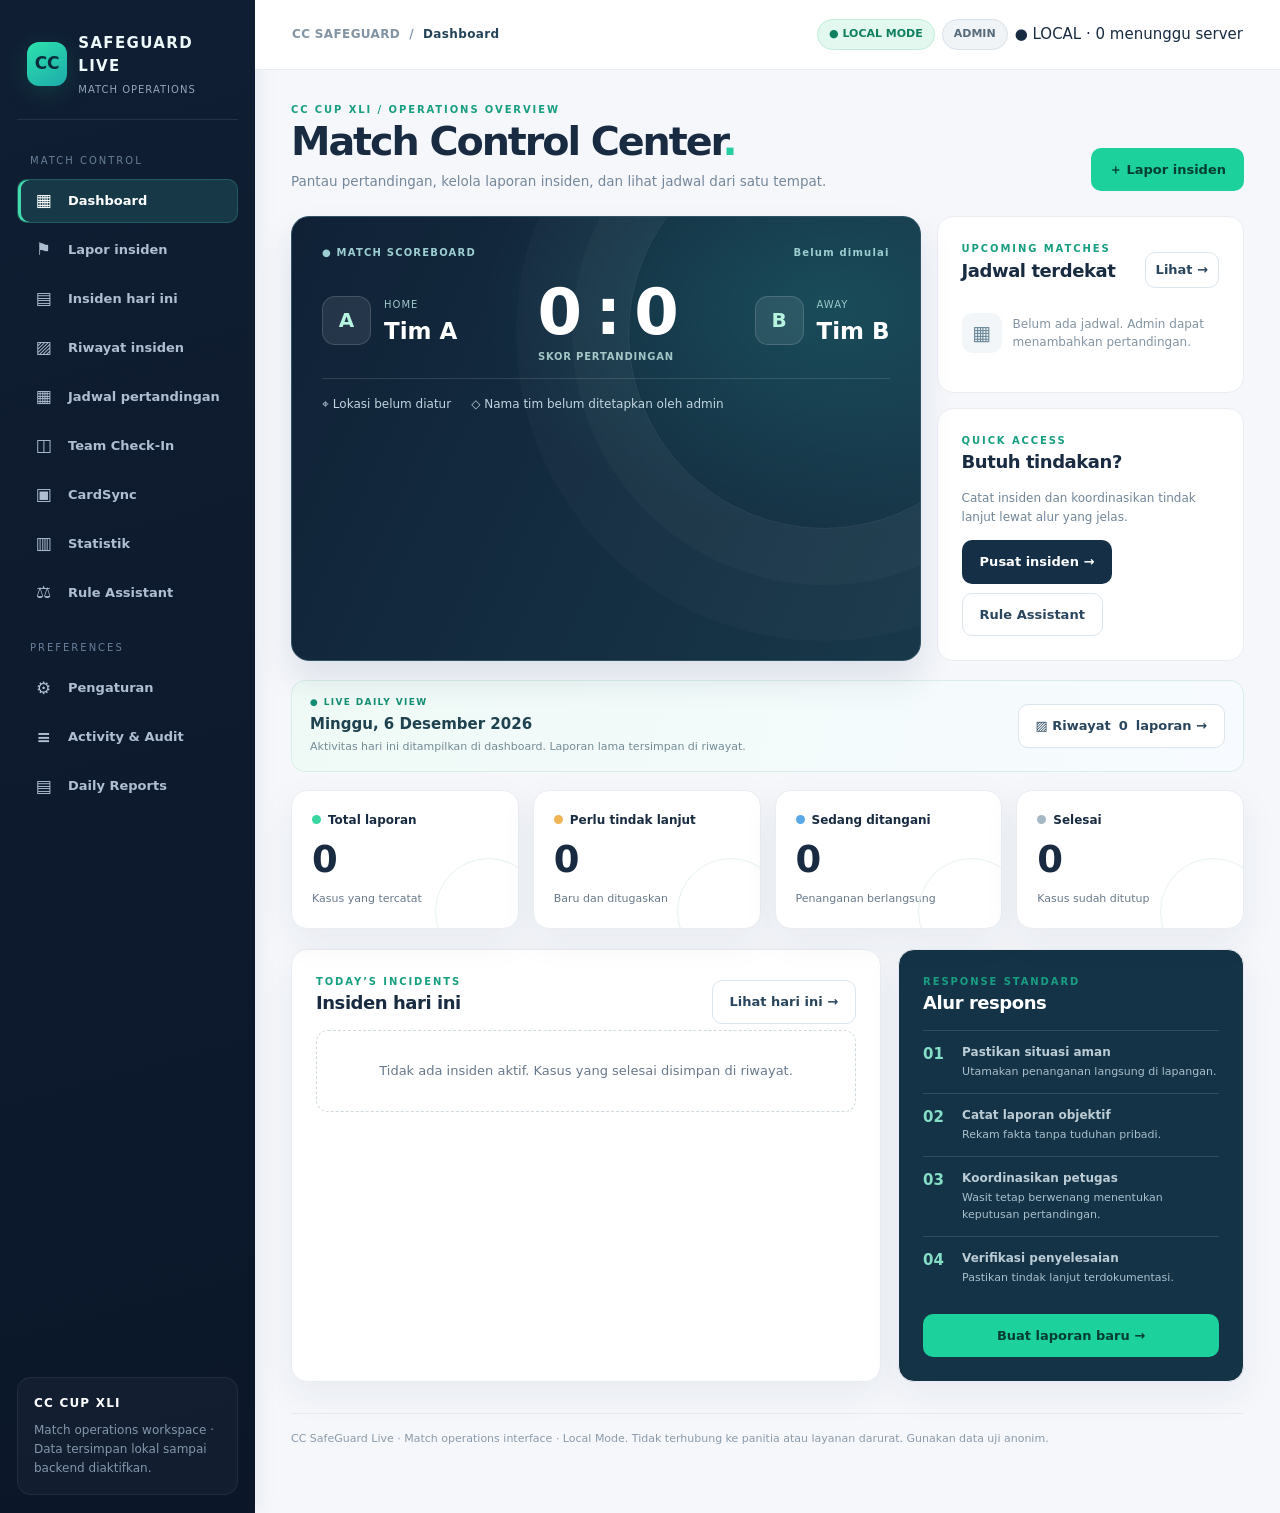
==== commit 7e4feeba: "Integrate team registration QR check-in, audit, daily reports and offline queue UI" ====
--- a/index.html
+++ b/index.html
@@ -23,16 +23,19 @@
   <button data-view="cases" aria-label="Insiden hari ini" title="Insiden hari ini"><span class="mini">▤</span><span class="nav-label">Insiden hari ini</span></button>
   <button data-view="history" aria-label="Riwayat insiden" title="Riwayat insiden"><span class="mini">▨</span><span class="nav-label">Riwayat insiden</span></button>
   <button data-view="schedule" aria-label="Jadwal pertandingan" title="Jadwal pertandingan"><span class="mini">▦</span><span class="nav-label">Jadwal pertandingan</span></button>
+  <button data-view="teams" aria-label="Team Check-In" title="Team Check-In"><span class="mini">◫</span><span class="nav-label">Team Check-In</span></button>
   <button data-view="cards" aria-label="CardSync" title="CardSync"><span class="mini">▣</span><span class="nav-label">CardSync</span></button>
   <button data-view="insights" aria-label="Statistik" title="Statistik"><span class="mini">▥</span><span class="nav-label">Statistik</span></button>
   <button data-view="decisions" aria-label="Rule Assistant" title="Rule Assistant"><span class="mini">⚖</span><span class="nav-label">Rule Assistant</span></button>
  </nav><div class="nav-title" style="margin-top:25px">PREFERENCES</div><nav class="nav">
   <button data-view="settings" aria-label="Pengaturan" title="Pengaturan"><span class="mini">⚙</span><span class="nav-label">Pengaturan</span></button>
+  <button data-view="audit" aria-label="Activity & Audit Log" title="Activity & Audit Log"><span class="mini">≡</span><span class="nav-label">Activity & Audit</span></button>
+  <button data-view="dailyreport" aria-label="Daily Reports" title="Daily Reports"><span class="mini">▤</span><span class="nav-label">Daily Reports</span></button>
  </nav></div>
  <div class="sidefoot"><strong>CC CUP XLI</strong>Match operations workspace · Data tersimpan lokal sampai backend diaktifkan.</div>
 </aside>
 <main class="main">
-<header class="topbar"><div class="crumb">CC SAFEGUARD &nbsp;/&nbsp; <b id="crumb">Dashboard</b></div><div style="display:flex;gap:7px;align-items:center"><span class="pill">● LOCAL MODE</span><span class="pill gray" id="role-pill">ADMIN</span></div></header>
+<header class="topbar"><div class="crumb">CC SAFEGUARD &nbsp;/&nbsp; <b id="crumb">Dashboard</b></div><div style="display:flex;gap:7px;align-items:center"><span class="pill">● LOCAL MODE</span><span class="pill gray" id="role-pill">ADMIN</span><span class="sync-indicator" id="sync-status">● LOCAL</span></div></header>
 <div class="site-alert" id="site-alert" role="alert" aria-live="assertive"><div style="font-size:25px">⚠</div><div style="flex:1"><b id="alert-title">Insiden baru</b><span id="alert-detail">Periksa laporan.</span></div><button id="alert-close" type="button" aria-label="Tutup peringatan">×</button></div>
 <div class="content">
 <section class="view active" id="dashboard">
@@ -81,16 +84,16 @@
 <div class="field"><label for="schedule-away">Tim B</label><input id="schedule-away" required maxlength="48" placeholder="Nama tim" data-admin-only></div>
 <div class="field"><label for="schedule-date">Tanggal</label><input id="schedule-date" type="date" required data-admin-only></div>
 <div class="field"><label for="schedule-time">Jam</label><input id="schedule-time" type="time" required data-admin-only></div>
-<div class="field wide"><label for="schedule-venue">Lokasi (opsional)</label><input id="schedule-venue" maxlength="80" placeholder="Lapangan / lokasi" data-admin-only></div>
-</div><button class="button" type="submit" data-admin-only>＋ Tambah jadwal</button></form></div></div>
+<div class="field"><label for="schedule-venue">Lapangan (wajib, untuk deteksi bentrok)</label><input id="schedule-venue" required maxlength="80" placeholder="Contoh: Lapangan A" data-admin-only></div><div class="field"><label for="schedule-duration">Durasi (menit)</label><select id="schedule-duration" data-admin-only><option value="30">30 menit</option><option value="45">45 menit</option><option value="60" selected>60 menit</option><option value="90">90 menit</option><option value="120">120 menit</option></select></div>
+</div><div class="conflict-preview" id="conflict-preview" role="alert">Pemeriksaan bentrok akan muncul di sini.</div><button class="button" type="submit" data-admin-only>＋ Tambah jadwal</button></form></div></div>
 </section>
 <section class="view" id="cases">
- <div class="heading"><div><div class="eyebrow">ACTIVE INCIDENT WORKSPACE</div><h1>Insiden Hari Ini.</h1><p>Daftar laporan untuk tanggal hari ini. Pergantian hari otomatis memindahkan laporan lama ke Riwayat Insiden tanpa menghapus data.</p></div><button class="button" data-view="report">＋ Laporan baru</button></div>
- <div class="day-operations-bar"><div><span class="day-indicator">● CURRENT DAY</span><strong id="cases-today-label">Hari ini</strong><small>Perubahan status tetap dicatat dalam log tindakan.</small></div><button class="button soft" data-view="history">Buka riwayat →</button></div>
+ <div class="heading"><div><div class="eyebrow">ACTIVE INCIDENT WORKSPACE</div><h1>Insiden Aktif.</h1><p>Laporan hari ini dan kasus dari hari sebelumnya yang masih membutuhkan penanganan. Kasus selesai tersimpan pada arsip tanggal.</p></div><button class="button" data-view="report">＋ Laporan baru</button></div>
+ <div class="day-operations-bar"><div><span class="day-indicator">● ACTIVE CASES</span><strong id="cases-today-label">Hari ini</strong><small>Termasuk kasus lama yang belum selesai.</small></div><button class="button soft" data-view="history">Buka riwayat →</button></div>
  <div class="panel">
   <div class="filters-row">
    <div class="field"><label for="filter">Status</label><select id="filter"><option value="all">Semua status</option><option value="open">Laporan baru</option><option value="assigned">Ditugaskan</option><option value="progress">Sedang ditangani</option><option value="closed">Selesai</option></select></div>
-   <div class="field"><label for="today-search">Cari laporan hari ini</label><input id="today-search" type="search" maxlength="120" placeholder="ID, kategori, atau lokasi…"></div>
+   <div class="field"><label for="today-search">Cari insiden aktif</label><input id="today-search" type="search" maxlength="120" placeholder="ID, kategori, atau lokasi…"></div>
   </div>
   <div id="case-list"></div>
  </div>
@@ -111,6 +114,68 @@
   <div id="archive-list" class="archive-list"></div>
  </div>
  </section>
+
+<section class="view" id="teams">
+ <div class="heading"><div><div class="eyebrow">TEAM OPERATIONS</div><h1>Team Lobby & Check-In.</h1><p>Daftarkan tim, anggota, dan QR unik dengan masa berlaku. Check-in dengan QR kamera atau kode manual.</p></div><span class="pill gray">QR LOCAL VALIDATION</span></div>
+ <div class="history-stats">
+  <div class="history-stat"><small>Tim terdaftar</small><strong id="team-total">0</strong></div>
+  <div class="history-stat"><small>Peserta hadir</small><strong id="team-checked">0</strong></div>
+  <div class="history-stat"><small>Tim siap</small><strong id="team-ready">0</strong></div>
+ </div>
+ <div class="info-strip" style="margin-bottom:18px"><i>ⓘ</i><span>Lobby dan QR di versi ini memakai data browser yang sama. QR dari HP lain belum bisa diverifikasi tanpa backend bersama dan autentikasi admin. Gunakan alias fiktif, bukan data pribadi anak.</span></div>
+ <div class="cols">
+  <div class="panel"><div class="eyebrow">ADMIN · CREATE LOBBY</div><h3>Buat tim</h3><p class="help" id="team-permission">Admin dapat membuat lobby dan menandai tim siap.</p><form id="team-form">
+    <div class="field"><label for="team-name">Nama tim</label><input id="team-name" maxlength="48" placeholder="Contoh: Tim Garuda" required></div>
+    <button class="button" id="team-create" type="submit">＋ Buat lobby tim</button>
+   </form>
+   <div class="divider" style="height:1px;background:#e6edf0;margin:21px 0"></div>
+   <div class="eyebrow">PARTICIPANT REGISTRATION</div><h3>Daftar sebagai anggota tim</h3>
+   <form id="member-form"><div class="field"><label for="join-code">Kode lobby tim</label><input id="join-code" maxlength="30" required placeholder="TEAM-XXXXXXXX"></div>
+    <div class="field"><label for="member-alias">Nama panggilan / kode peserta</label><input id="member-alias" required maxlength="48" placeholder="Contoh: Pemain 07"></div>
+    <div class="field"><label for="member-expiry">Masa berlaku QR</label>
+     <select id="member-expiry"><option value="1">1 jam</option><option value="6">6 jam</option><option value="12">12 jam</option><option value="24" selected>24 jam</option><option value="48">48 jam</option><option value="72">72 jam</option><option value="168">7 hari</option><option value="match">Sampai awal pertandingan</option><option value="custom">Atur tanggal/jam sendiri</option></select>
+    </div>
+    <div class="field" id="match-expiry-box" hidden><label for="member-match">Pertandingan</label><select id="member-match"><option value="">Pilih pertandingan</option></select></div>
+    <div class="field" id="custom-expiry-box" hidden><label for="member-custom">Kedaluwarsa pada</label><input id="member-custom" type="datetime-local"></div>
+    <button class="button dark" type="submit">Daftar & buat QR peserta</button>
+   </form>
+  </div>
+  <div class="panel"><div class="eyebrow">QR PASS</div><h3>Kartu peserta</h3>
+   <div id="qr-card" hidden class="qr-card">
+    <strong id="qr-owner"></strong><p id="qr-expiry" class="help"></p><div id="qr-render" class="qr-render"></div>
+    <p id="qr-status" class="tag">Belum digunakan</p><p id="qr-token" class="manual-token"></p>
+    <div class="actions"><button class="button soft" id="qr-copy" type="button">Salin kode manual</button><button class="button dark" id="qr-regenerate" type="button">Terbitkan QR baru (admin)</button></div>
+   </div>
+   <div id="qr-empty" class="empty">Daftarkan peserta lalu pilih “Lihat QR” pada lobby tim untuk menampilkan kartu.</div>
+   <div class="divider" style="height:1px;background:#e6edf0;margin:21px 0"></div>
+   <div class="eyebrow">SCANNER · CHECK-IN</div><h3>Validasi QR peserta</h3>
+   <form id="checkin-form"><div class="field"><label for="checkin-token">Kode dari QR atau kamera</label><input id="checkin-token" maxlength="200" required placeholder="CCSL1:..." autocomplete="off"></div><button type="submit" class="button">✓ Validasi check-in</button></form>
+   <div class="actions"><button id="camera-start" type="button" class="button soft">▣ Scan kamera</button><button id="camera-stop" type="button" class="button danger" hidden>Hentikan kamera</button></div>
+   <video id="qr-camera" playsinline muted hidden style="width:100%;max-height:260px;object-fit:cover;border-radius:13px;margin-top:10px"></video>
+   <p class="help">Kamera menggunakan BarcodeDetector jika tersedia. Jika tidak didukung, salin kode manual pada kartu QR dan tempel di formulir.</p>
+  </div>
+ </div>
+ <div class="panel" style="margin-top:17px"><div class="panel-head"><div><div class="eyebrow">TEAM DIRECTORY</div><h3>Daftar lobby tim</h3></div><span class="tag">Status otomatis</span></div><div id="team-list" class="team-grid"></div></div>
+ <div hidden><select id="member-team"></select><input type="checkbox" id="team-ready-override"></div>
+</section>
+<section class="view" id="audit">
+ <div class="heading"><div><div class="eyebrow">ACTIVITY TRACKING</div><h1>Activity & Audit Log.</h1><p>Melacak perubahan penting, siapa yang melakukan, dan nilai sebelum-sesudah dalam browser ini.</p></div><button class="button soft" id="audit-download">↓ Ekspor JSON</button></div>
+ <div class="info-strip" style="margin-bottom:17px"><i>ⓘ</i><span>Audit log saat ini hanya tersimpan di browser, dan nama operator dapat diubah sendiri. Ini bukan audit trail tersertifikasi atau anti-manipulasi; versi resmi memerlukan login dan pencatatan di server.</span></div>
+ <div class="panel"><div class="filters-row"><div class="field"><label for="audit-search">Cari aktivitas</label><input id="audit-search" type="search" placeholder="Skor, jadwal, operator…"></div></div><p class="help"><strong id="audit-total">0</strong> aktivitas tercatat, maksimal 1.500 terakhir.</p><div id="audit-list"></div></div>
+</section>
+<section class="view" id="dailyreport">
+ <div class="heading"><div><div class="eyebrow">POST-MATCH REPORTING</div><h1>Daily Reports.</h1><p>Laporan otomatis berdasarkan data yang dicatat. Pilih tanggal dan unduh rangkuman untuk panitia.</p></div><button class="button dark" id="daily-download">↓ Unduh CSV harian</button></div>
+ <div class="panel"><div class="filters-row"><div class="field"><label for="daily-date">Tanggal laporan</label><input type="date" id="daily-date"></div></div><h3 id="daily-report-period">Laporan hari ini</h3>
+ <div class="history-stats">
+ <div class="history-stat"><small>Pertandingan</small><strong id="daily-match-count">0</strong></div>
+ <div class="history-stat"><small>Laporan masuk</small><strong id="daily-new-count">0</strong></div>
+ <div class="history-stat"><small>Selesai</small><strong id="daily-closed-count">0</strong></div>
+ <div class="history-stat"><small>Belum selesai</small><strong id="daily-open-count">0</strong></div>
+ </div>
+ <div class="info-strip"><i>◷</i><span>Waktu respons rata-rata: <strong id="daily-response">Belum ada data</strong>. Dihitung dari laporan hingga pembaruan status pertama yang tercatat dalam audit.</span></div></div>
+ <div class="cols" style="margin-top:17px"><div class="panel"><h3>Jadwal pertandingan</h3><div id="daily-match-list"></div></div><div class="panel"><h3>Insiden yang dicatat</h3><div id="daily-incident-list"></div></div></div>
+</section>
+
 <section class="view" id="cards">
  <div class="heading"><div><div class="eyebrow">DISCIPLINE RECORD</div><h1>CardSync.</h1><p>Mencatat kartu setelah keputusan wasit, bukan memutuskan kesalahan menggunakan AI.</p></div></div>
  <div class="info-strip" style="margin-bottom:19px"><i>ⓘ</i><span>Dua kartu kuning pada pemain yang sama dalam satu pertandingan menghasilkan kartu merah. Hukuman berikutnya tetap mengikuti SOP resmi.</span></div>
@@ -141,7 +206,7 @@
 <section class="view" id="settings">
 <div class="heading"><div><div class="eyebrow">WORKSPACE SETTINGS</div><h1>Pengaturan.</h1><p>Kelola scoreboard, akses tampilan, dan peringatan perangkat.</p></div></div>
 <div class="cols"><div class="panel"><h3>Mode pengguna</h3>
-<div class="field"><label for="role">Peran (simulasi antarmuka)</label><select id="role"><option value="coordinator">Admin (demo)</option><option value="marshal">Marshal</option><option value="viewer">Pengamat</option></select></div>
+<div class="field"><label for="audit-actor">Nama operator lokal untuk Audit Log</label><input id="audit-actor" maxlength="50" placeholder="Contoh: Operator A"></div><div class="field"><label for="role">Peran (simulasi antarmuka)</label><select id="role"><option value="coordinator">Admin (demo)</option><option value="marshal">Marshal</option><option value="viewer">Pengamat</option></select></div>
 <div class="info-strip"><i>ⓘ</i><span>Peran belum memakai login dan tidak aman untuk penggunaan publik. Siapa pun dapat menggantinya.</span></div></div>
 <div class="panel"><div class="eyebrow">MATCH CONFIGURATION</div><h3>Kelola scoreboard</h3><div class="admin-zone">
 <form id="match-admin-form"><div class="form-grid">
@@ -158,9 +223,9 @@
 <label class="toggle-line"><input type="checkbox" id="sound-enabled"> Peringatan suara</label><span class="tag" id="sound-state">Suara nonaktif</span>
 <div class="actions"><button class="button dark" id="alert-test" type="button">Tes suara, layar &amp; getaran</button><button class="button soft" id="vibrate-test" type="button">Tes getaran saja</button></div>
 <p class="help">Getaran halaman web umumnya tidak tersedia di iPhone/iPad. Suara perlu interaksi pengguna. Tidak ada notifikasi latar belakang atau antarperangkat.</p></div>
-<div class="panel"><div class="eyebrow">LOCAL DATA</div><h3>Data &amp; penyimpanan</h3>
+<div class="panel"><div class="eyebrow">LOCAL DATA / OFFLINE QUEUE</div><h3>Data &amp; antrean pengiriman</h3>
 <p style="font-size:13px;color:#607484">Skor, tim, jadwal, dan laporan hanya tersimpan pada browser ini; bukan data bersama. Penggunaan resmi memerlukan database, autentikasi, izin, dan persetujuan panitia.</p>
-<div class="actions"><button class="button soft" id="seed-btn" type="button">Muat contoh insiden</button><button class="button soft" id="backup-settings" type="button">↓ Backup JSON</button><label class="button soft file-upload" for="restore-input">↑ Pulihkan backup</label><input id="restore-input" type="file" accept=".json,application/json" aria-label="Pilih file backup JSON" class="visually-hidden"><button class="button danger" id="clear-btn" type="button">Kosongkan data insiden</button></div>
+<div class="info-strip" style="margin:12px 0"><i>☁</i><span><strong id="queue-count">0</strong> laporan menunggu server. <span id="queue-state">Belum ada backend terhubung.</span></span></div><button class="button soft" type="button" id="sync-retry">Periksa status sinkronisasi</button><div id="queue-list" style="margin:12px 0"></div><div class="actions"><button class="button soft" id="seed-btn" type="button">Muat contoh insiden</button><button class="button soft" id="backup-settings" type="button">↓ Backup JSON</button><label class="button soft file-upload" for="restore-input">↑ Pulihkan backup</label><input id="restore-input" type="file" accept=".json,application/json" aria-label="Pilih file backup JSON" class="visually-hidden"><button class="button danger" id="clear-btn" type="button">Kosongkan data insiden</button></div>
 <p class="help">Tombol kosongkan data menghapus laporan dan kartu dari browser ini, termasuk arsip. Backup JSON menyimpan laporan, kartu, skor, dan jadwal. Pemulihan akan mengganti data lokal yang ada. Jangan memasukkan data sensitif.</p></div></div>
 </section>
 <div class="footer">CC SafeGuard Live · Match operations interface · Local Mode. Tidak terhubung ke panitia atau layanan darurat. Gunakan data uji anonim.</div>
@@ -189,7 +254,7 @@
  else{toggle.disabled=false;state.textContent=vibrationEnabled()?"Getaran aktif · perangkat ini":"Getaran nonaktif";}
 }
 function toast(msg){var x=document.getElementById("toast");x.textContent=msg;x.classList.add("show");clearTimeout(window._ccToast);window._ccToast=setTimeout(function(){x.classList.remove("show")},3500)}
-function nav(name){document.querySelectorAll(".view").forEach(function(el){el.classList.toggle("active",el.id===name)});document.querySelectorAll("[data-view]").forEach(function(el){el.classList.toggle("active",el.getAttribute("data-view")===name)});var title={dashboard:"Dashboard",report:"Laporan",cases:"Insiden Hari Ini",history:"Riwayat Insiden",schedule:"Jadwal",cards:"CardSync",insights:"Statistik",decisions:"Rule Assistant",settings:"Pengaturan"};document.getElementById("crumb").textContent=title[name]||"Dashboard";render();window.scrollTo(0,0)}
+function nav(name){document.querySelectorAll(".view").forEach(function(el){el.classList.toggle("active",el.id===name)});document.querySelectorAll("[data-view]").forEach(function(el){el.classList.toggle("active",el.getAttribute("data-view")===name)});var title={dashboard:"Dashboard",report:"Laporan",cases:"Insiden Aktif",history:"Riwayat Insiden",schedule:"Jadwal",teams:"Team Check-In",audit:"Activity & Audit",dailyreport:"Daily Reports",cards:"CardSync",insights:"Statistik",decisions:"Rule Assistant",settings:"Pengaturan"};document.getElementById("crumb").textContent=title[name]||"Dashboard";render();window.scrollTo(0,0)}
 function label(st){return {open:"Laporan baru",assigned:"Ditugaskan",progress:"Ditangani",closed:"Selesai"}[st]||"Baru"}
 var activeDateKey="";
 var archiveExpanded={};
@@ -234,6 +299,7 @@
 }
 function isUnresolved(c){return c.status!=="closed"}
 function todayCases(){var day=todayKey();return data.cases.filter(function(c){return caseDay(c)===day})}
+function activeCases(){var day=todayKey();return data.cases.filter(function(c){return caseDay(c)===day||isUnresolved(c)})}
 function archivedCases(){var day=todayKey();return data.cases.filter(function(c){return caseDay(c)!==day})}
 function scopedCases(){
  var selected=document.getElementById("analytics-scope").value;
@@ -256,9 +322,9 @@
  return detail;
 }
 function render(){
- var todays=todayCases(),archived=archivedCases();
- var total=todays.length,open=todays.filter(function(c){return c.status==="open"||c.status==="assigned"}).length,
- progress=todays.filter(function(c){return c.status==="progress"}).length,closed=todays.filter(function(c){return c.status==="closed"}).length;
+ var todays=todayCases(),active=activeCases(),archived=archivedCases();
+ var total=active.length,open=active.filter(function(c){return c.status==="open"||c.status==="assigned"}).length,
+ progress=active.filter(function(c){return c.status==="progress"}).length,closed=active.filter(function(c){return c.status==="closed"}).length;
  document.getElementById("m-total").textContent=total;
  document.getElementById("m-open").textContent=open;
  document.getElementById("m-progress").textContent=progress;
@@ -269,17 +335,17 @@
  document.getElementById("cases-today-label").textContent=todayName;
  document.getElementById("role-pill").textContent=role==="coordinator"?"ADMIN":role.toUpperCase();
  renderVibrationSettings();
- var recent=todays.slice().reverse().slice(0,4);
+ var recent=active.slice().reverse().slice(0,4);
  document.getElementById("recent").innerHTML=recent.length?recent.map(function(c){
   return '<div class="case"><div><strong>'+safe(c.type)+'</strong><small>'+safe(c.place)+" · "+safe(c.time)+'</small></div><span class="status '+safe(c.status)+'">'+label(c.status)+'</span></div>';
- }).join(""):'<div class="empty">Belum ada insiden hari ini. Laporan sebelumnya tersimpan di Riwayat Insiden.</div>';
+ }).join(""):'<div class="empty">Tidak ada insiden aktif. Kasus yang selesai disimpan di riwayat.</div>';
  renderCases();renderHistory();renderCards();renderChart();
  activeDateKey=todayKey();
 }
 function renderCases(){
  var status=document.getElementById("filter").value,search=document.getElementById("today-search").value.trim();
- var cases=todayCases().slice().reverse().filter(function(c){return matchesCase(c,search,status)});
- document.getElementById("case-list").innerHTML=cases.length?cases.map(caseCard).join(""):'<div class="empty">Tidak ada laporan hari ini yang cocok. Lihat Riwayat Insiden untuk tanggal sebelumnya.</div>';
+ var cases=activeCases().slice().reverse().filter(function(c){return matchesCase(c,search,status)});
+ document.getElementById("case-list").innerHTML=cases.length?cases.map(caseCard).join(""):'<div class="empty">Tidak ada insiden aktif sesuai filter ini.</div>';
 }
 function renderHistory(){
  var old=archivedCases(),groups=Object.create(null);
@@ -446,4 +512,6 @@
 })();
 </script>
 <script src="features-v2.js"></script>
+<script src="vendor/qrcode-generator.js"></script>
+<script src="operations-v3.js"></script>
 </body></html>
--- a/ui-v2.css
+++ b/ui-v2.css
@@ -30,3 +30,8 @@
 .archive-list{display:grid;gap:12px}.archive-folder{background:#fff;border:1px solid #e3eaf0;border-radius:13px;overflow:hidden;box-shadow:0 3px 11px #102f4308}.archive-folder[open]{border-color:#cce4df;box-shadow:0 8px 25px #1b5e4812}.archive-folder>summary{display:flex;gap:12px;align-items:center;cursor:pointer;list-style:none;padding:15px 17px;background:#f9fbfd;min-height:73px}.archive-folder>summary::-webkit-details-marker{display:none}.archive-folder>summary:hover{background:#f0f8f6}.folder-glyph{display:grid;place-items:center;width:43px;height:43px;background:#def7ed;border-radius:12px;color:#0a9472;flex-shrink:0;font-size:22px}.archive-title{display:flex;flex-direction:column;gap:2px;flex:1;min-width:0}.archive-title strong{font-size:14px;color:#1c3b4f;text-transform:capitalize}.archive-title small{font-size:11px;color:#778e9d}.folder-badge{font-size:11px;white-space:nowrap;font-weight:750;padding:6px 9px;border-radius:99px;background:#e9f7f1;color:#188c70}.folder-chevron{color:#75949f;font-size:19px;font-weight:800;transition:transform .15s}.archive-folder[open] .folder-chevron{transform:rotate(180deg)}.archive-contents{padding:14px 17px 17px;border-top:1px solid #e7f0ef;background:#fbfdfc}.archive-contents .case-card:last-child{margin-bottom:0}.case-card{overflow-wrap:anywhere}.case-card .top{align-items:start}.case-log{margin-top:12px}.case-log>summary{cursor:pointer;color:#388074;font-size:12px;font-weight:800}.case-log>summary:hover{text-decoration:underline}.history-stats .history-stat:nth-child(3) strong{color:#9e6e29}
 #archive-list:empty{min-height:70px}
 @media(max-width:680px){.day-operations-bar{align-items:flex-start;flex-direction:column;padding:14px 16px;gap:12px}.day-operations-bar .button{align-self:stretch}.history-stats,.analytics-summary{gap:7px}.history-stat,.analytics-summary>div{padding:13px 10px}.history-stat strong,.analytics-summary strong{font-size:23px}.history-stat small,.analytics-summary small{font-size:10px}.archive-folder>summary{padding:12px;gap:9px}.archive-title strong{font-size:12px}.archive-title small{font-size:10px}.folder-glyph{width:32px;height:32px;font-size:17px}.folder-badge{font-size:9px;padding:4px 7px}.archive-contents{padding:11px}.filters-row .field:first-child{max-width:none}.filters-row{gap:11px}}
+
+
+/* Accessible backup file input */
+.visually-hidden{position:absolute!important;width:1px!important;height:1px!important;padding:0!important;margin:-1px!important;overflow:hidden!important;clip:rect(0,0,0,0)!important;white-space:nowrap!important;border:0!important}
+.file-upload{cursor:pointer;text-align:center}.file-upload:focus-within{outline:2px solid #27ba98;outline-offset:3px}
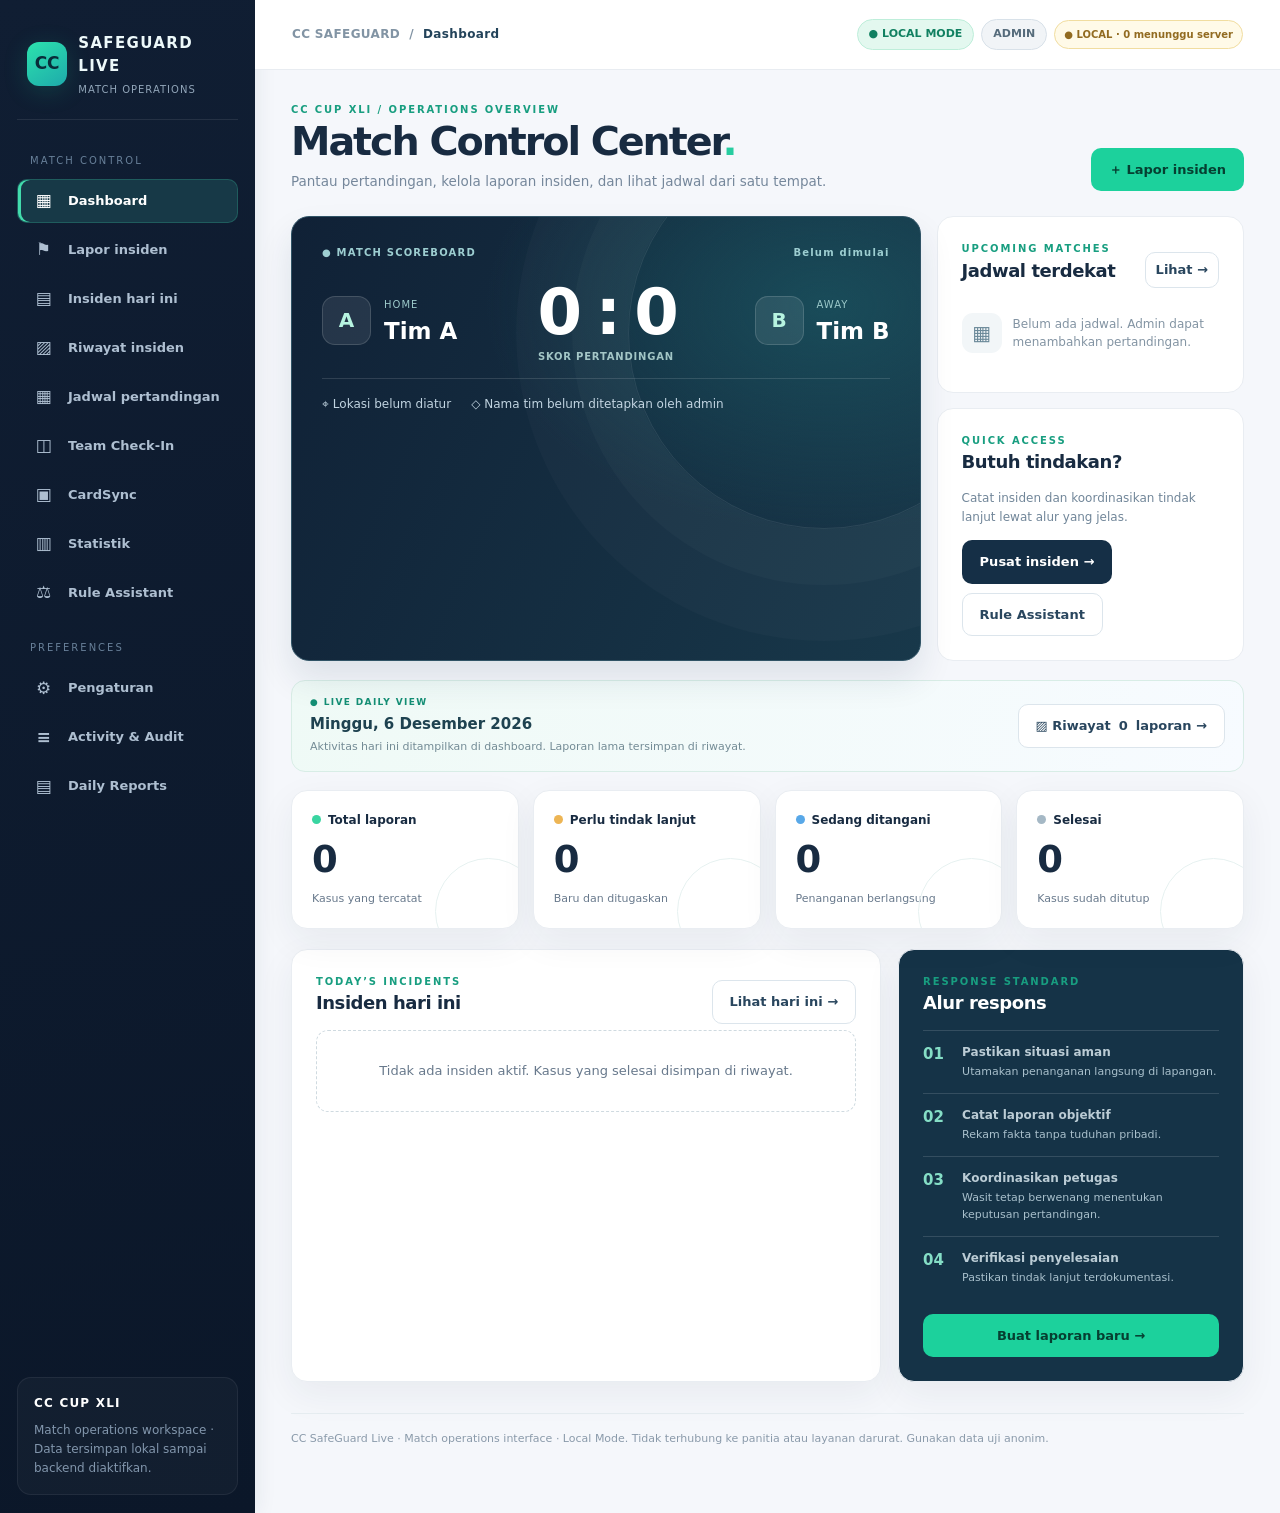
==== commit 5075c08d: "Enable installable offline website and cross-browser QR camera decoder" ====
--- a/index.html
+++ b/index.html
@@ -12,6 +12,8 @@
 @media(max-width:1020px){.layout{grid-template-columns:78px minmax(0,1fr)}.sidebar{padding:20px 9px}.brand{padding:0 5px 16px}.brand strong,.brand small,.nav-title,.nav button .nav-label,.sidefoot{display:none}.brand-mark{width:40px;height:40px}.nav button{justify-content:center;padding:12px}.cols{grid-template-columns:1fr}.metric{padding:15px}}@media(max-width:670px){.layout{grid-template-columns:1fr}.sidebar{flex-direction:row;position:sticky;top:0;z-index:12;padding:7px 12px;align-items:center;gap:10px;overflow:auto}.brand{border:0;padding:0;flex-shrink:0}.brand-mark{width:35px;height:35px;font-size:14px}.nav{display:flex;gap:3px}.nav button{min-width:41px;padding:8px}.nav button .mini{font-size:17px}.topbar{padding:12px 16px}.pill{font-size:9px;padding:5px 7px}.content{padding:22px 15px 35px}.heading{align-items:flex-start;flex-direction:column}.metrics{grid-template-columns:repeat(2,minmax(0,1fr));gap:9px}.scoreboard{gap:7px}.shield{display:none}.team h2{font-size:12px}.score{font-size:38px}.match{padding:19px 14px}.match-bottom{gap:8px;font-size:10px}.form-grid,.grid3{grid-template-columns:1fr}.panel{padding:17px}}
 </style>
 <link rel="stylesheet" href="ui-v2.css">
+<link rel="manifest" href="manifest.webmanifest">
+<link rel="icon" href="assets/safeguard-icon.svg" type="image/svg+xml">
 </head>
 <body>
 <div class="layout">
@@ -152,7 +154,7 @@
    <form id="checkin-form"><div class="field"><label for="checkin-token">Kode dari QR atau kamera</label><input id="checkin-token" maxlength="200" required placeholder="CCSL1:..." autocomplete="off"></div><button type="submit" class="button">✓ Validasi check-in</button></form>
    <div class="actions"><button id="camera-start" type="button" class="button soft">▣ Scan kamera</button><button id="camera-stop" type="button" class="button danger" hidden>Hentikan kamera</button></div>
    <video id="qr-camera" playsinline muted hidden style="width:100%;max-height:260px;object-fit:cover;border-radius:13px;margin-top:10px"></video>
-   <p class="help">Kamera menggunakan BarcodeDetector jika tersedia. Jika tidak didukung, salin kode manual pada kartu QR dan tempel di formulir.</p>
+   <p class="help">Kamera menggunakan BarcodeDetector atau pemindai JavaScript lokal. Jika kamera tidak diizinkan atau bermasalah, gunakan kode manual di kartu.</p>
   </div>
  </div>
  <div class="panel" style="margin-top:17px"><div class="panel-head"><div><div class="eyebrow">TEAM DIRECTORY</div><h3>Daftar lobby tim</h3></div><span class="tag">Status otomatis</span></div><div id="team-list" class="team-grid"></div></div>
@@ -418,15 +420,22 @@
 },true);
 document.getElementById("incident-form").addEventListener("submit",function(e){e.preventDefault();if(role==="viewer"){toast("Pengamat tidak dapat membuat laporan");return}
  var created=new Date();var c={id:id(),createdAt:created.toISOString(),type:document.getElementById("type").value,priority:document.getElementById("priority").value,place:document.getElementById("place").value,reporter:document.getElementById("reporter").value.trim(),detail:document.getElementById("detail").value.trim(),time:now(),status:"open",log:["Laporan dicatat pada "+now()]};
- if(!c.reporter||!c.detail){toast("Lengkapi nama petugas fiktif dan kronologi objektif.");return}data.cases.push(c);save();alertNewIncident();this.reset();toast("Laporan demo tersimpan di browser.");nav("cases")
+ if(!c.reporter||!c.detail){toast("Lengkapi nama petugas dan kronologi objektif.");return}
+ data.cases.push(c);save();
+ if(window.CCSafeAudit)window.CCSafeAudit("incident_created","incident:"+c.id,null,{id:c.id,createdAt:c.createdAt,type:c.type,status:c.status});
+ if(window.CCSafeQueue)window.CCSafeQueue(c);
+ alertNewIncident();this.reset();toast("Laporan tersimpan lokal; BELUM dikirim ke server.");nav("cases")
 });
 function handleStatusUpdate(e){var b=e.target.closest("[data-act]");if(!b)return;var c=data.cases.find(function(c){return c.id===b.dataset.id});if(!c)return;
  var act=b.dataset.act;
  if((act==="assign"||act==="close")&&role!=="coordinator"){toast("Hanya koordinator yang dapat melakukan ini");return}
  if(act==="progress"&&role==="viewer"){toast("Pengamat hanya dapat melihat");return}
+ var previous={status:c.status};
  if(act==="assign"&&c.status==="open")c.status="assigned";else if(act==="progress"&&c.status==="assigned")c.status="progress";else if(act==="close"&&c.status==="progress")c.status="closed";else{return}
  if(!Array.isArray(c.log))c.log=[];
- c.log.push(label(c.status)+" · "+now()+" · "+role);save();render();toast("Status diperbarui.");
+ c.log.push(label(c.status)+" · "+now()+" · "+role);
+ save();if(window.CCSafeAudit)window.CCSafeAudit("incident_status","incident:"+c.id,previous,{status:c.status});
+ render();if(window.CCSafeRefresh)window.CCSafeRefresh();toast("Status diperbarui.");
 }
 document.getElementById("case-list").addEventListener("click",handleStatusUpdate);
 document.getElementById("archive-list").addEventListener("click",handleStatusUpdate);
@@ -438,7 +447,10 @@
  var yellow=cardsForPlayer.filter(function(c){return c.color==="yellow"}).length;
  var result=kind==="red"||yellow>=1?"red":"yellow";
  var note=kind==="red"?"Kartu merah langsung menurut keputusan wasit.":yellow>=1?"Kartu kuning kedua pada pertandingan ini menjadi merah.":"Kartu kuning pertama pada pertandingan ini.";
- data.cards.push({team:team,jersey:jersey,match:match,color:result,time:now(),note:note});save();render();this.reset();toast(note)
+ var before=cardsForPlayer.map(function(card){return {color:card.color,time:card.time}});
+ data.cards.push({team:team,jersey:jersey,match:match,color:result,time:now(),note:note});save();
+ if(window.CCSafeAudit)window.CCSafeAudit("referee_card_recorded","card:"+match+":"+team+":"+jersey,before,{color:result,match:match,team:team,jersey:jersey});
+ render();this.reset();toast(note)
 });
 document.getElementById("role").addEventListener("change",function(){role=this.value;localStorage.setItem(ROLE_KEY,role);render();toast("Peran simulasi diganti: "+role)});
 document.getElementById("vibrate-enabled").addEventListener("change",function(){
@@ -450,8 +462,11 @@
  var ok=vibrateOnce();
  toast(ok?"Perintah tes getaran dikirim ke perangkat.":"Getaran tidak dijalankan. Pastikan halaman aktif dan perangkat mendukungnya.");
 });
-document.getElementById("seed-btn").addEventListener("click",function(){if(data.cases.length){if(!confirm("Tambahkan skenario demo lain ke daftar?"))return}data.cases.push({id:id(),createdAt:new Date().toISOString(),type:"Dorong-dorongan",priority:"tinggi",place:"Lapangan mini soccer",reporter:"Marshal A (simulasi)",detail:"Contoh fiktif: dua pemain saling mendorong setelah perebutan bola. Rekan setim segera membantu melerai; petugas memeriksa situasi.",time:now(),status:"open",log:["Skenario latihan dibuat "+now()]} );save();render();alertNewIncident();toast("Skenario fiktif berhasil dimuat");nav("cases")});
-document.getElementById("clear-btn").addEventListener("click",function(){if(!confirm("Hapus SEMUA laporan, arsip insiden, dan catatan kartu dari browser ini? Tindakan ini tidak dapat dibatalkan. Cadangkan JSON dahulu jika diperlukan."))return;data={cases:[],cards:[]};save();render();toast("Data demo lokal sudah dikosongkan")});
+document.getElementById("seed-btn").addEventListener("click",function(){if(data.cases.length){if(!confirm("Tambahkan skenario demo lain ke daftar?"))return}data.cases.push({id:id(),createdAt:new Date().toISOString(),type:"Dorong-dorongan",priority:"tinggi",place:"Lapangan mini soccer",reporter:"Marshal A (simulasi)",detail:"Contoh fiktif: dua pemain saling mendorong setelah perebutan bola. Rekan setim segera membantu melerai; petugas memeriksa situasi.",time:now(),status:"open",log:["Skenario latihan dibuat "+now()]} );save();var newly=data.cases[data.cases.length-1];if(window.CCSafeQueue)window.CCSafeQueue(newly);if(window.CCSafeAudit)window.CCSafeAudit("incident_created","incident:"+newly.id,null,{id:newly.id,type:newly.type,status:newly.status});
+ render();alertNewIncident();toast("Contoh insiden tersimpan lokal.");nav("cases")});
+document.getElementById("clear-btn").addEventListener("click",function(){if(!confirm("Hapus SEMUA laporan, arsip insiden, dan catatan kartu dari browser ini? Tindakan ini tidak dapat dibatalkan. Cadangkan JSON dahulu jika diperlukan."))return;var erased={cases:data.cases.length,cards:data.cards.length};data={cases:[],cards:[]};save();localStorage.removeItem("ccsl_queue_v3");
+ if(window.CCSafeAudit)window.CCSafeAudit("local_records_cleared","incident_records",erased,{cases:0,cards:0});
+ render();if(window.CCSafeRefresh)window.CCSafeRefresh();toast("Laporan, kartu, dan antrean lokal dikosongkan")});
 document.getElementById("export-btn").addEventListener("click",exportCSV);
 document.getElementById("backup-btn").addEventListener("click",backupAll);
 document.getElementById("backup-settings").addEventListener("click",backupAll);
@@ -513,5 +528,7 @@
 </script>
 <script src="features-v2.js"></script>
 <script src="vendor/qrcode-generator.js"></script>
+<script src="vendor/jsQR.js"></script>
 <script src="operations-v3.js"></script>
+<script>if("serviceWorker" in navigator){window.addEventListener("load",function(){navigator.serviceWorker.register("./sw.js").catch(function(){})})}</script>
 </body></html>
--- a/ui-v2.css
+++ b/ui-v2.css
@@ -35,3 +35,13 @@
 /* Accessible backup file input */
 .visually-hidden{position:absolute!important;width:1px!important;height:1px!important;padding:0!important;margin:-1px!important;overflow:hidden!important;clip:rect(0,0,0,0)!important;white-space:nowrap!important;border:0!important}
 .file-upload{cursor:pointer;text-align:center}.file-upload:focus-within{outline:2px solid #27ba98;outline-offset:3px}
+
+
+/* Operations v3: QR check-in, audit, conflicts, offline state and reports */
+.sync-indicator{background:#fffae8;border:1px solid #f1dda0;border-radius:99px;color:#926b21;padding:6px 9px;font-size:10px;font-weight:800;white-space:nowrap}.sync-indicator.offline{background:#ffeff0;border-color:#ffd1d0;color:#b34a51}
+.conflict-preview{background:#f0faf6;border:1px solid #c3e8d7;color:#26805e;border-radius:10px;margin:13px 0;padding:12px 14px;font-size:12px}.conflict-preview.conflict-danger{background:#fff3f1;border-color:#f1c3bc;color:#b44e43}.conflict-preview ul{margin:7px 0 0;padding-left:20px}.conflict-preview li{margin:4px 0}
+.team-grid{display:grid;grid-template-columns:repeat(auto-fit,minmax(280px,1fr));gap:14px}.team-card{background:#fff;border:1px solid #e1eaf0;border-radius:13px;padding:19px;min-width:0}.team-card .team-head{display:flex;align-items:flex-start;justify-content:space-between;gap:10px}.team-head h3{margin:3px 0;font-size:19px}.team-head small{color:#7a8e9b;font-size:11px}.team-progress{font-size:11px;color:#6e8693;margin:15px 0}.team-progress .bar{margin-top:7px}.team-members{border-top:1px solid #edf1f4;margin-top:13px}.member-row{display:flex;justify-content:space-between;align-items:center;gap:9px;border-bottom:1px solid #f0f3f6;padding:12px 0}.member-row strong{font-size:12px}.member-row small{display:block;margin-top:3px;color:#788e9c;font-size:10px;overflow-wrap:anywhere}.member-actions{display:flex;align-items:center;gap:6px;flex-shrink:0}.member-actions button{font-size:11px;padding:7px 9px;min-height:33px}.qr-card{padding:19px;border:1px solid #d4e4e0;border-radius:13px;background:linear-gradient(165deg,#fff,#f1faf7);text-align:center}.qr-card>strong{display:block;font-size:15px}.qr-card p{overflow-wrap:anywhere}.qr-render{display:flex;justify-content:center;align-items:center;min-height:180px;margin:12px auto}.qr-render svg{display:block;background:#fff;border-radius:8px;border:12px solid #fff;max-width:100%;width:230px;height:auto;filter:drop-shadow(0 6px 14px #00251d12)}.qr-card .actions{justify-content:center}.manual-token{font:11px/1.6 ui-monospace,Menlo,monospace;color:#476576;word-break:break-all;background:#ffffffb5;border:1px dashed #c8e3d9;border-radius:8px;padding:7px}
+.audit-row{display:grid;grid-template-columns:minmax(180px,1fr) minmax(140px,1.25fr);gap:15px;align-items:start;padding:14px 0;border-bottom:1px solid #e6ebef}.audit-row strong{font-size:12px;text-transform:capitalize}.audit-row small{display:block;font-size:11px;color:#7c909e;margin-top:3px}.audit-row details>summary{cursor:pointer;color:#217f71;font-weight:800;font-size:12px}.audit-diff{display:grid;grid-template-columns:repeat(2,minmax(0,1fr));gap:8px;margin:10px 0}.audit-diff b{font-size:10px;color:#607887}.audit-diff pre{background:#f3f7f9;border:1px solid #e4ebee;border-radius:8px;padding:9px;white-space:pre-wrap;overflow-wrap:anywhere;max-height:180px;overflow-y:auto;font-size:11px;line-height:1.5}
+.team-card .status{font-size:10px}.team-card code{font-family:ui-monospace,monospace;color:#3c768c}.team-card .actions{justify-content:space-between}
+#qr-card[hidden],#match-expiry-box[hidden],#custom-expiry-box[hidden],#qr-camera[hidden],#camera-stop[hidden],#camera-start[hidden]{display:none!important}
+@media(max-width:680px){.topbar{gap:7px}.topbar>div:last-child{gap:3px!important}.sync-indicator{font-size:9px;padding:5px 7px;max-width:140px;overflow:hidden;text-overflow:ellipsis}.team-grid{grid-template-columns:1fr}.audit-row{grid-template-columns:1fr;gap:9px}.member-row{align-items:flex-start}.member-actions{flex-direction:column;align-items:flex-end}.history-stats{grid-template-columns:repeat(3,minmax(0,1fr))}.team-card{padding:15px}}
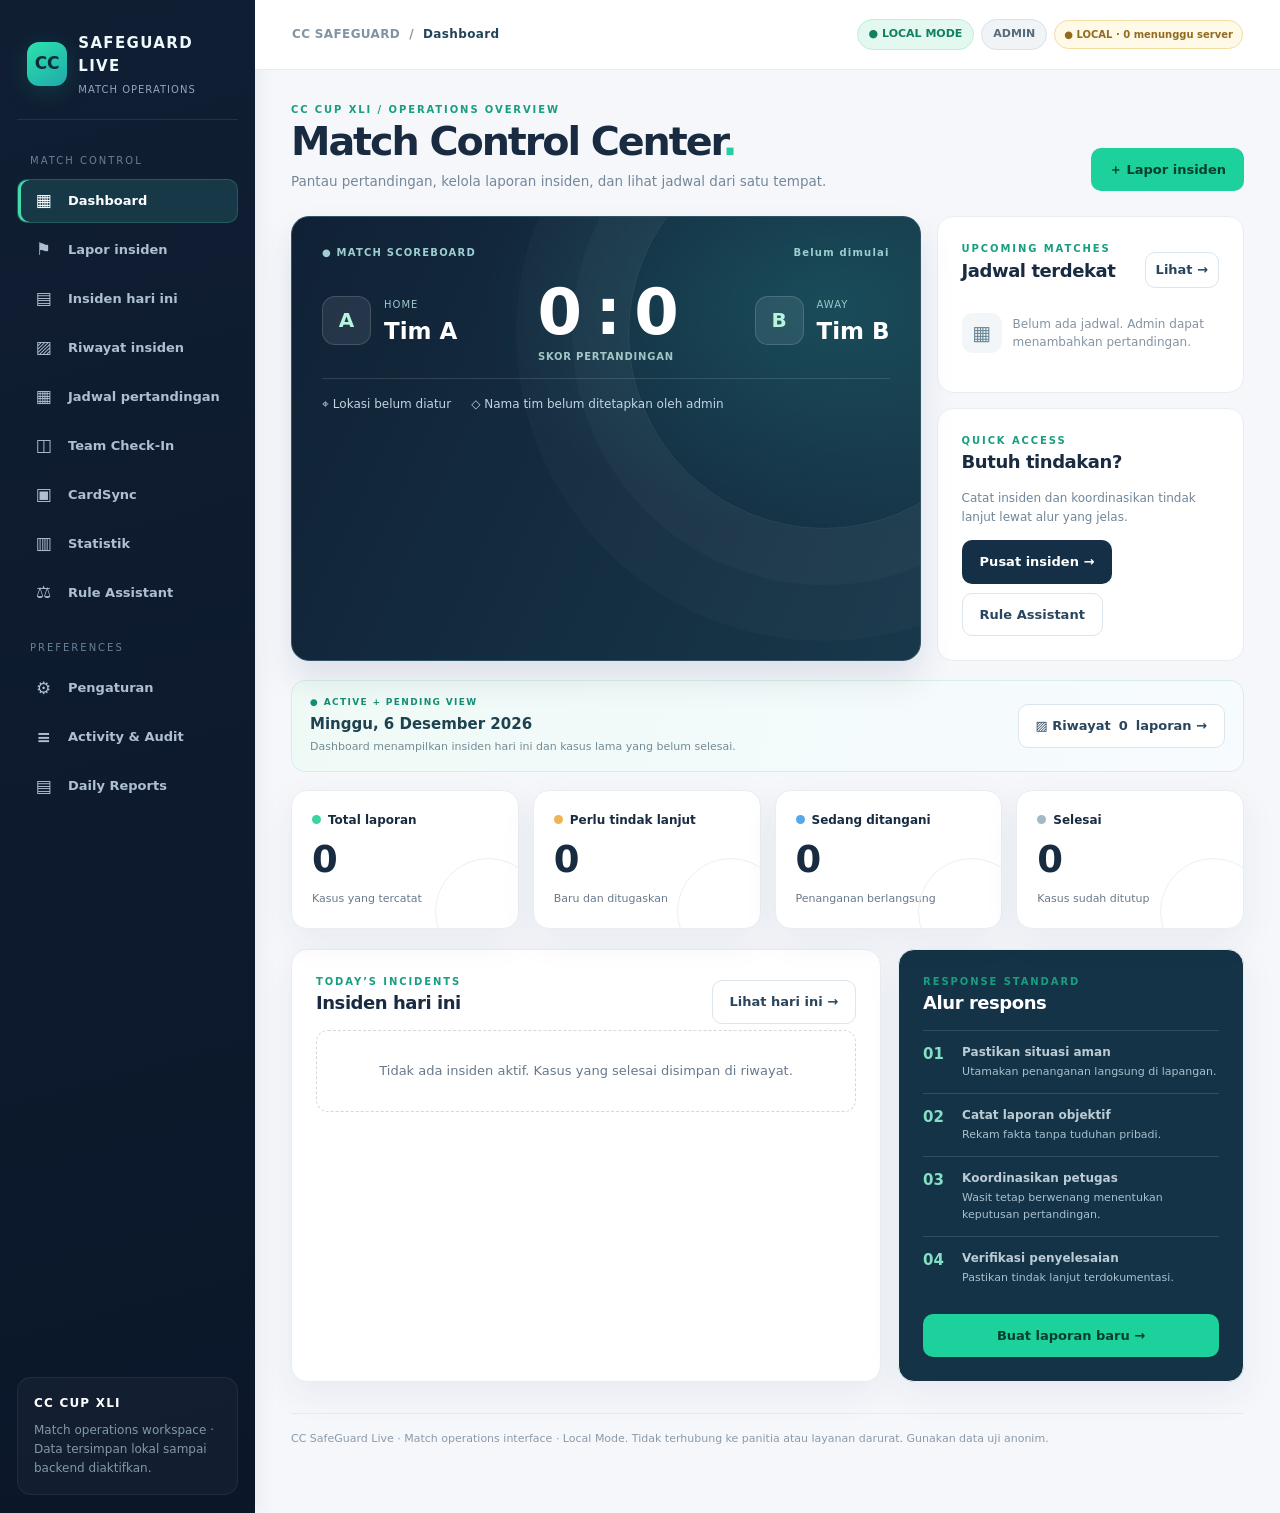
==== commit d4300e3d: "Show unresolved previous-day backlog in automatic daily report" ====
--- a/index.html
+++ b/index.html
@@ -53,7 +53,7 @@
 <div class="panel"><div class="panel-head"><div><div class="eyebrow">UPCOMING MATCHES</div><h3>Jadwal terdekat</h3></div><button class="button soft" data-view="schedule" style="padding:7px 10px;min-height:32px">Lihat →</button></div><div id="schedule-preview"></div></div>
 <div class="panel"><div class="eyebrow">QUICK ACCESS</div><h3>Butuh tindakan?</h3><p style="color:#718699;font-size:12px;margin:0 0 14px">Catat insiden dan koordinasikan tindak lanjut lewat alur yang jelas.</p><div class="actions"><button class="button dark" data-view="cases">Pusat insiden →</button><button class="button soft" data-view="decisions">Rule Assistant</button></div></div>
 </div></div>
-<div class="day-operations-bar"><div><span class="day-indicator">● LIVE DAILY VIEW</span><strong id="today-label">Hari ini</strong><small>Aktivitas hari ini ditampilkan di dashboard. Laporan lama tersimpan di riwayat.</small></div><button class="button soft" data-view="history">▨ Riwayat <span id="archived-count">0</span> laporan →</button></div>
+<div class="day-operations-bar"><div><span class="day-indicator">● ACTIVE + PENDING VIEW</span><strong id="today-label">Hari ini</strong><small>Dashboard menampilkan insiden hari ini dan kasus lama yang belum selesai.</small></div><button class="button soft" data-view="history">▨ Riwayat <span id="archived-count">0</span> laporan →</button></div>
  <div class="metrics"><div class="metric"><div class="name"><span class="dot"></span>Total laporan</div><div class="number" id="m-total">0</div><div class="hint">Kasus yang tercatat</div></div>
 <div class="metric"><div class="name"><span class="dot amber"></span>Perlu tindak lanjut</div><div class="number" id="m-open">0</div><div class="hint">Baru dan ditugaskan</div></div>
 <div class="metric"><div class="name"><span class="dot blue"></span>Sedang ditangani</div><div class="number" id="m-progress">0</div><div class="hint">Penanganan berlangsung</div></div>
@@ -172,10 +172,10 @@
  <div class="history-stat"><small>Pertandingan</small><strong id="daily-match-count">0</strong></div>
  <div class="history-stat"><small>Laporan masuk</small><strong id="daily-new-count">0</strong></div>
  <div class="history-stat"><small>Selesai</small><strong id="daily-closed-count">0</strong></div>
- <div class="history-stat"><small>Belum selesai</small><strong id="daily-open-count">0</strong></div>
+ <div class="history-stat"><small>Belum selesai hari itu</small><strong id="daily-open-count">0</strong></div><div class="history-stat"><small>Tunggakan sebelumnya</small><strong id="daily-backlog-count">0</strong></div>
  </div>
  <div class="info-strip"><i>◷</i><span>Waktu respons rata-rata: <strong id="daily-response">Belum ada data</strong>. Dihitung dari laporan hingga pembaruan status pertama yang tercatat dalam audit.</span></div></div>
- <div class="cols" style="margin-top:17px"><div class="panel"><h3>Jadwal pertandingan</h3><div id="daily-match-list"></div></div><div class="panel"><h3>Insiden yang dicatat</h3><div id="daily-incident-list"></div></div></div>
+ <div class="cols" style="margin-top:17px"><div class="panel"><h3>Jadwal pertandingan</h3><div id="daily-match-list"></div></div><div class="panel"><h3>Insiden yang dicatat</h3><div id="daily-incident-list"></div></div></div><div class="panel" style="margin-top:16px"><h3>Kasus sebelumnya yang masih tertunda</h3><div id="daily-backlog-list"></div></div>
 </section>
 
 <section class="view" id="cards">
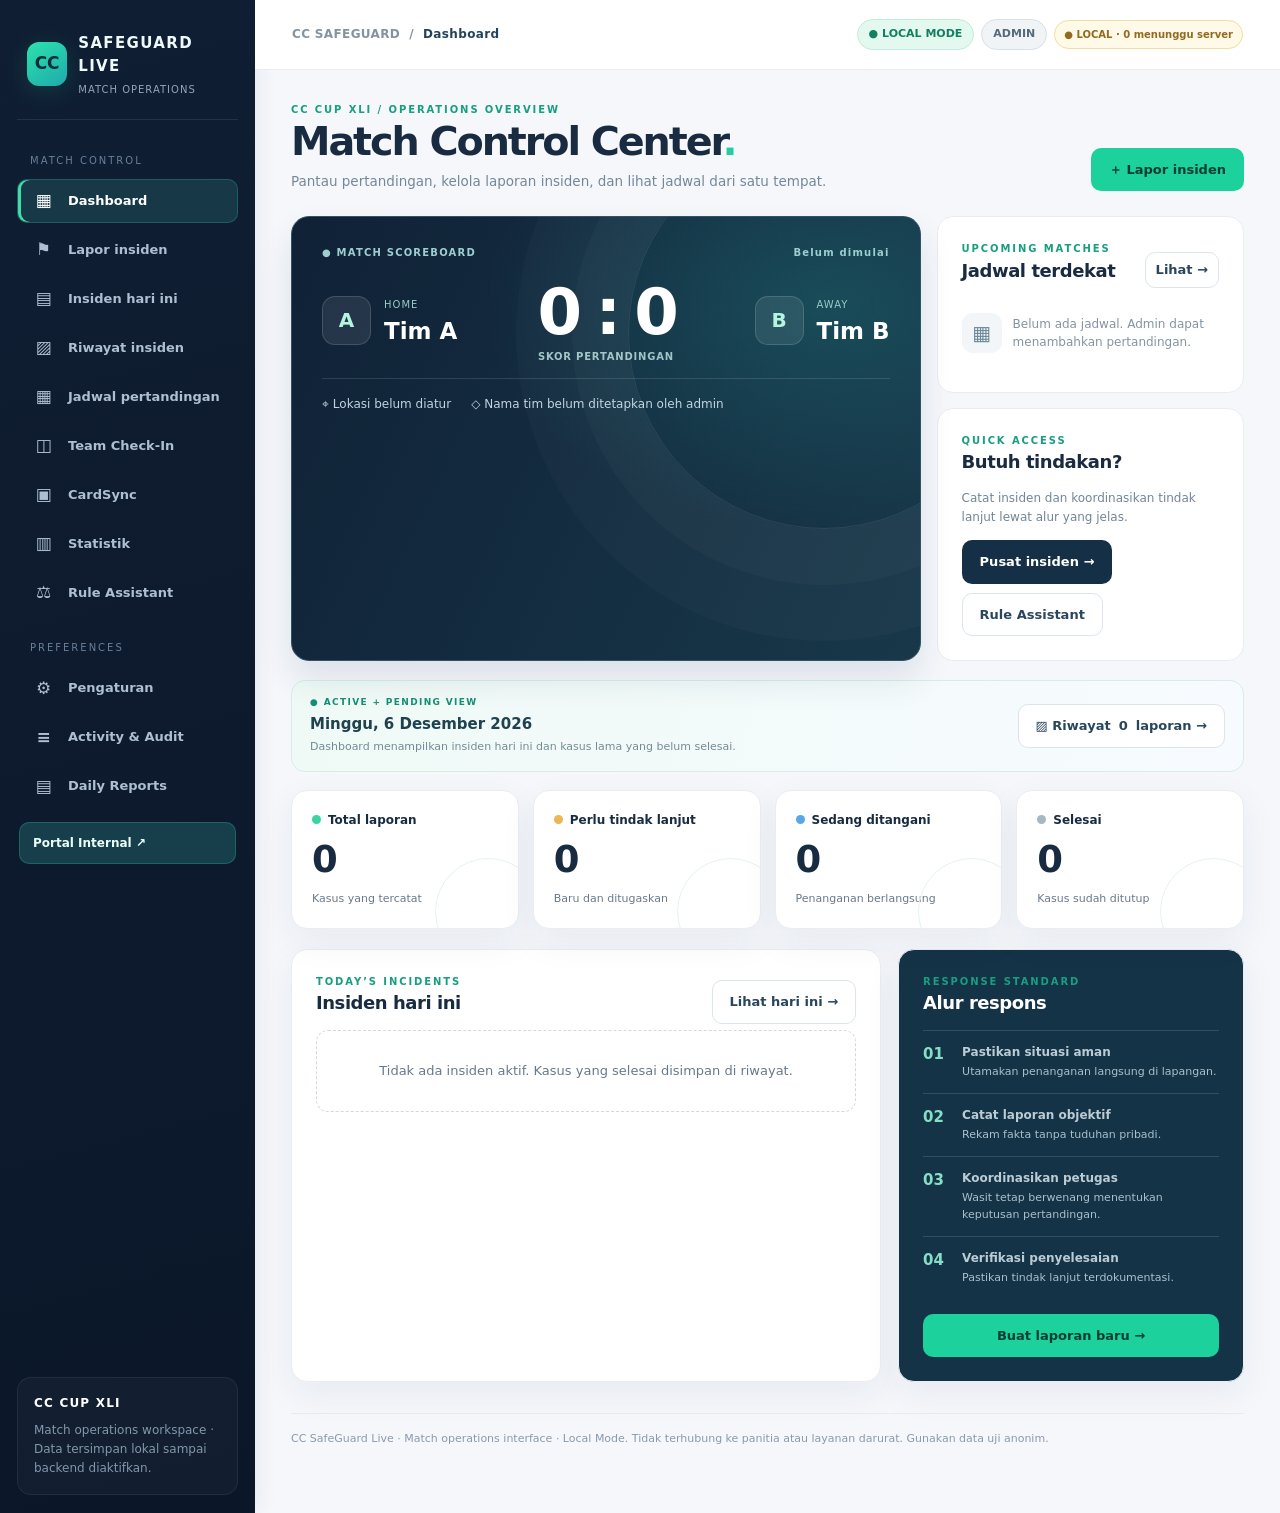
==== commit 160aa79c: "Link internal reporting portal from main dashboard" ====
--- a/index.html
+++ b/index.html
@@ -33,7 +33,7 @@
   <button data-view="settings" aria-label="Pengaturan" title="Pengaturan"><span class="mini">⚙</span><span class="nav-label">Pengaturan</span></button>
   <button data-view="audit" aria-label="Activity & Audit Log" title="Activity & Audit Log"><span class="mini">≡</span><span class="nav-label">Activity & Audit</span></button>
   <button data-view="dailyreport" aria-label="Daily Reports" title="Daily Reports"><span class="mini">▤</span><span class="nav-label">Daily Reports</span></button>
- </nav></div>
+ </nav><a href="internal.html" style="display:block;text-decoration:none;background:#173f4b;color:#eafff8;border:1px solid #2ad0a044;border-radius:10px;padding:11px 13px;margin:14px 2px 0;font-size:12px;font-weight:750">Portal Internal ↗</a></div>
  <div class="sidefoot"><strong>CC CUP XLI</strong>Match operations workspace · Data tersimpan lokal sampai backend diaktifkan.</div>
 </aside>
 <main class="main">
@@ -389,11 +389,14 @@
  setTimeout(function(){URL.revokeObjectURL(url)},2000);
 }
 function backupAll(){
- var snap={schemaVersion:3,exportedAt:new Date().toISOString(),source:"CC SafeGuard Live · browser backup",data:data,match:null,schedule:null};
+ var snap={schemaVersion:4,exportedAt:new Date().toISOString(),source:"CC SafeGuard Live · browser backup (KEEP PRIVATE)",data:data,match:null,schedule:null,teams:null,audit:null,queue:null};
  try{snap.match=JSON.parse(localStorage.getItem("cc_safeguard_match_v3")||"null")}catch(e){}
  try{snap.schedule=JSON.parse(localStorage.getItem("cc_safeguard_schedule_v3")||"null")}catch(e){}
+ try{snap.teams=JSON.parse(localStorage.getItem("ccsl_teams_v3")||"null")}catch(e){}
+ try{snap.audit=JSON.parse(localStorage.getItem("ccsl_audit_v3")||"null")}catch(e){}
+ try{snap.queue=JSON.parse(localStorage.getItem("ccsl_queue_v3")||"null")}catch(e){}
  downloadLocalFile("cc-safeguard-backup-"+todayKey()+".json","application/json;charset=utf-8",[JSON.stringify(snap,null,2)]);
- toast("File cadangan diunduh. Simpan di tempat aman.");
+ toast("Backup berhasil diunduh. Simpan secara pribadi karena berisi kode QR peserta.");
 }
 function exportCSV(){
  var rows=[["ID","Tanggal laporan","Waktu","Jenis","Prioritas","Lokasi","Petugas","Status","Kronologi","Log tindakan"]];
@@ -472,10 +475,10 @@
 document.getElementById("backup-settings").addEventListener("click",backupAll);
 document.getElementById("restore-input").addEventListener("change",async function(){
  var file=this.files&&this.files[0];if(!file)return;
- if(file.size>2*1024*1024){toast("File lebih dari 2 MB. Tidak dapat dipulihkan.");this.value="";return}
+ if(file.size>5*1024*1024){toast("File lebih dari 5 MB. Tidak dapat dipulihkan.");this.value="";return}
  try{
   var obj=JSON.parse(await file.text());
-  if(!obj||obj.schemaVersion!==3||!obj.data||!Array.isArray(obj.data.cases)||!Array.isArray(obj.data.cards)
+  if(!obj||![3,4].includes(obj.schemaVersion)||!obj.data||!Array.isArray(obj.data.cases)||!Array.isArray(obj.data.cards)
     ||obj.data.cases.length>5000||obj.data.cards.length>10000){
    throw new Error("Format atau ukuran data backup tidak valid");
   }
@@ -493,7 +496,34 @@
   });
   var schedules=obj.schedule==null?null:obj.schedule;
   if(schedules!==null&&(!Array.isArray(schedules)||schedules.length>100))throw new Error("Format jadwal tidak valid");
-  if(!confirm("Pulihkan "+cases.length+" laporan dan "+cards.length+" kartu? Data lokal yang sekarang akan diganti. Lanjutkan?")){this.value="";return}
+  var restoredTeams=null,restoredAudit=null,restoredQueue=null;
+  if(obj.teams!=null){
+   if(!Array.isArray(obj.teams)||obj.teams.length>64)throw new Error("Format tim tidak valid");
+   restoredTeams=obj.teams.map(function(t){
+    if(!t||typeof t!=="object"||!Array.isArray(t.members)||t.members.length>30)throw new Error("Isi tim tidak valid");
+    var tx=function(v,m){return String(v==null?"":v).slice(0,m)};
+    var members=t.members.map(function(m){
+     if(!m||!(/^[0-9a-f]{32}$/i).test(m.token||""))throw new Error("QR anggota tidak valid");
+     return {id:tx(m.id,60),alias:tx(m.alias,48),token:m.token,expiresAt:tx(m.expiresAt,50),matchId:tx(m.matchId,60)||null,createdAt:tx(m.createdAt,50),checkedInAt:tx(m.checkedInAt,50)||null};
+    });
+    return {id:tx(t.id,60),code:tx(t.code,30),name:tx(t.name,48),status:["absent","arrived","ready"].includes(t.status)?t.status:"absent",members:members,createdAt:tx(t.createdAt,50)};
+   });
+   var tokens=restoredTeams.flatMap(function(t){return t.members.map(function(m){return m.token})});
+   if(new Set(tokens).size!==tokens.length)throw new Error("Ada QR duplikat dalam backup");
+  }
+  if(obj.audit!=null){
+   if(!Array.isArray(obj.audit)||obj.audit.length>1500)throw new Error("Format audit log tidak valid");
+   restoredAudit=obj.audit.filter(function(a){return a&&typeof a==="object"}).map(function(a){
+    return {id:String(a.id||"").slice(0,90),at:String(a.at||"").slice(0,60),actor:String(a.actor||"").slice(0,60),role:String(a.role||"").slice(0,30),action:String(a.action||"").slice(0,90),entity:String(a.entity||"").slice(0,120),previous:a.previous==null?null:JSON.parse(JSON.stringify(a.previous)),current:a.current==null?null:JSON.parse(JSON.stringify(a.current))};
+   });
+  }
+  if(obj.queue!=null){
+   if(!Array.isArray(obj.queue)||obj.queue.length>5000)throw new Error("Format antrean tidak valid");
+   restoredQueue=obj.queue.filter(function(q){return q&&typeof q==="object"}).map(function(q){
+    return {eventId:String(q.eventId||"").slice(0,90),caseId:String(q.caseId||"").slice(0,100),queuedAt:String(q.queuedAt||"").slice(0,50),status:"pending"};
+   });
+  }
+  if(!confirm("Pulihkan "+cases.length+" laporan, "+cards.length+" kartu, dan data tim? Data lokal yang sekarang akan diganti. Backup juga memuat kode QR peserta; jaga kerahasiaannya. Lanjutkan?")){this.value="";return}
   var prepared=JSON.stringify({cases:cases,cards:cards});
   localStorage.setItem(KEY,prepared);
   if(obj.match&&typeof obj.match==="object"&&!Array.isArray(obj.match)){
@@ -503,11 +533,17 @@
   }
   if(schedules!==null){
    var valid=schedules.filter(function(s){return s&&typeof s==="object"}).map(function(s){
-    return {id:String(s.id||"").slice(0,100),home:String(s.home||"").slice(0,48),away:String(s.away||"").slice(0,48),date:String(s.date||"").slice(0,10),time:String(s.time||"").slice(0,5),venue:String(s.venue||"").slice(0,80)};
+    return {id:String(s.id||"").slice(0,100),home:String(s.home||"").slice(0,48),away:String(s.away||"").slice(0,48),date:String(s.date||"").slice(0,10),time:String(s.time||"").slice(0,5),venue:String(s.venue||"").slice(0,80),duration:[30,45,60,90,120].includes(Number(s.duration))?Number(s.duration):60};
    });
    localStorage.setItem("cc_safeguard_schedule_v3",JSON.stringify(valid));
   }
-  data={cases:cases,cards:cards};archiveExpanded={};render();toast("Backup dipulihkan. Muat ulang halaman untuk menyegarkan scoreboard dan jadwal.");
+  if(restoredTeams!==null)localStorage.setItem("ccsl_teams_v3",JSON.stringify(restoredTeams));
+  if(restoredAudit!==null)localStorage.setItem("ccsl_audit_v3",JSON.stringify(restoredAudit));
+  if(restoredQueue!==null)localStorage.setItem("ccsl_queue_v3",JSON.stringify(restoredQueue));
+  data={cases:cases,cards:cards};archiveExpanded={};render();
+  if(window.CCSafeAudit)window.CCSafeAudit("backup_restored","local_storage",null,{cases:cases.length,cards:cards.length,teams:restoredTeams?restoredTeams.length:0});
+  if(window.CCSafeRefresh)window.CCSafeRefresh();
+  toast("Backup dipulihkan. Refresh halaman untuk memuat ulang scoreboard dan jadwal.");
  }catch(e){toast("Pemulihan gagal: "+(e&&e.message?e.message:"File tidak bisa dibaca"))}
  this.value="";
 });
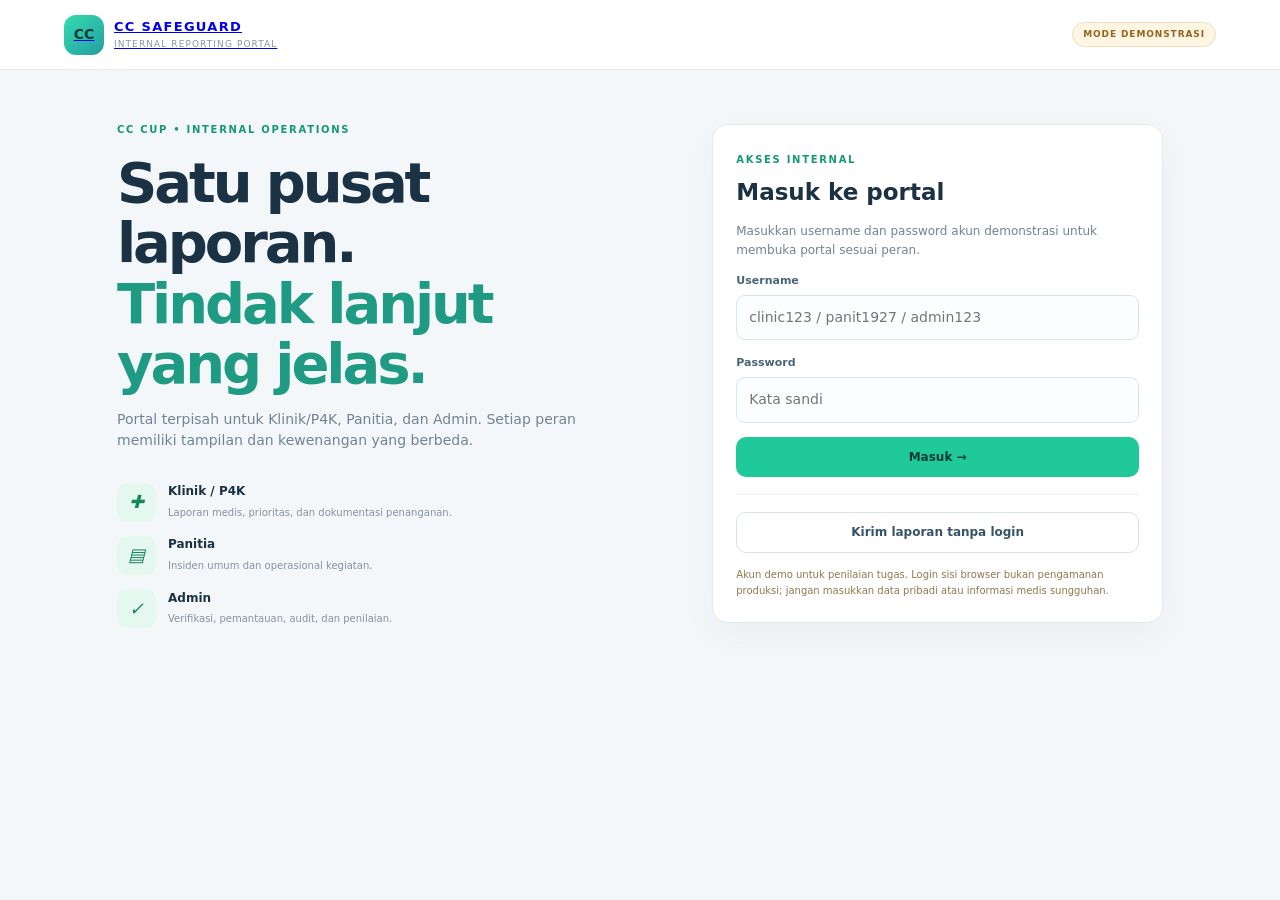
==== commit 0b494bd9: "Make role-based login the website landing page" ====
--- a/index.html
+++ b/index.html
@@ -1,570 +1,23 @@
 <!doctype html>
 <html lang="id">
 <head>
-<meta charset="utf-8"><meta name="viewport" content="width=device-width,initial-scale=1">
-<meta name="theme-color" content="#101f31">
-<meta name="description" content="Pusat kendali mini soccer dengan scoreboard, jadwal, pelaporan insiden, dan panduan respons.">
-<title>CC SafeGuard Live | Match Operations</title>
+<meta charset="utf-8">
+<meta name="viewport" content="width=device-width,initial-scale=1">
+<meta http-equiv="refresh" content="0;url=internal.html">
+<meta name="theme-color" content="#102337">
+<title>CC SafeGuard | Login</title>
 <style>
-:root{--bg:#f2f5f8;--ink:#16283a;--muted:#687d8c;--navy:#102337;--mint:#21bd91;--mint2:#d9f7ec;--line:#dfE6ec;--white:white;--warn:#f8ab34;--red:#e56865}
-*{box-sizing:border-box}html{scroll-behavior:smooth}body{margin:0;background:var(--bg);color:var(--ink);font:15px/1.5 system-ui,-apple-system,"Segoe UI",Arial,sans-serif}button,input,select,textarea{font:inherit}button{cursor:pointer}a{color:inherit}button:focus-visible,input:focus-visible,textarea:focus-visible,select:focus-visible{outline:3px solid #69cbb2;outline-offset:2px}
-.layout{display:grid;grid-template-columns:248px minmax(0,1fr);min-height:100vh}.sidebar{background:var(--navy);color:#edf9fa;padding:26px 17px;display:flex;flex-direction:column;gap:25px}.brand{display:flex;align-items:center;gap:11px;padding:5px 9px 16px;border-bottom:1px solid #345067}.brand-mark{width:44px;height:44px;border-radius:14px;background:#235c58;display:grid;place-items:center;border:1px solid #548677;color:#affce3;font-size:17px;font-weight:900}.brand strong{font-size:16px;letter-spacing:.045em}.brand small{display:block;color:#91a9ba;font-size:11px;letter-spacing:.17em;margin-top:4px}.nav-title{font-size:10px;letter-spacing:.2em;color:#819eae;margin:3px 14px 10px}.nav{display:grid;gap:5px}.nav button{width:100%;border:0;text-align:left;color:#bfd0db;background:transparent;border-radius:11px;padding:12px 14px;font-size:13px;display:flex;gap:12px;align-items:center}.nav button:hover,.nav button.active{background:#1b4250;color:#fff}.nav button.active{box-shadow:inset 3px 0 var(--mint)}.nav .mini{font-size:18px;line-height:1}.sidefoot{margin-top:auto;background:#1a3545;padding:16px;border-radius:14px;color:#a7bbca;font-size:12px}.sidefoot strong{color:#e4f2f5;display:block;letter-spacing:.1em;margin-bottom:7px}.main{min-width:0}.topbar{display:flex;align-items:center;justify-content:space-between;gap:12px;padding:18px 32px;background:white;border-bottom:1px solid var(--line)}.crumb{font-size:12px;color:#8294a4;letter-spacing:.055em;font-weight:650}.crumb b{color:#23435a}.pill{display:inline-block;background:#e7f8f3;color:#17846e;border:1px solid #c6eee1;border-radius:99px;padding:6px 11px;font-size:11px;font-weight:750;white-space:nowrap}.pill.gray{background:#eef2f5;border-color:#e2e7eb;color:#516473}.content{max-width:1370px;margin:auto;padding:34px 32px 60px}.view{display:none}.view.active{display:block}.eyebrow{color:#219c82;letter-spacing:.18em;text-transform:uppercase;font-size:10px;font-weight:900}.heading{display:flex;align-items:flex-end;justify-content:space-between;gap:16px;margin-bottom:22px}.heading h1{margin:3px 0 7px;font-size:clamp(26px,3.2vw,39px);letter-spacing:-.045em;line-height:1.1}.heading p{margin:0;color:var(--muted);max-width:650px;font-size:14px}.button{display:inline-flex;align-items:center;justify-content:center;gap:8px;border:1px solid transparent;background:var(--mint);color:#063b2e;border-radius:11px;font-weight:800;font-size:13px;padding:11px 17px;min-height:42px}.button:hover{filter:brightness(.97)}.button.dark{background:#17384b;color:white}.button.soft{background:white;border-color:var(--line);color:var(--ink)}.button.danger{background:#c84f51;color:white}.button:disabled{opacity:.55;cursor:not-allowed}.notice{padding:13px 16px;border-radius:12px;background:#e3f2ff;border:1px solid #c4dcee;color:#355b76;font-size:12px;margin-bottom:20px}.match{position:relative;overflow:hidden;background:linear-gradient(115deg,#102b3d,#153d47 74%,#12594d);border-radius:19px;color:white;padding:26px 31px;box-shadow:0 20px 45px #14394b1b}.match:before{content:"";position:absolute;right:-50px;top:-120px;width:390px;height:390px;border:1px solid #ffffff17;border-radius:50%;box-shadow:0 0 0 56px #ffffff06,0 0 0 112px #ffffff05;pointer-events:none}.match-top{display:flex;justify-content:space-between;gap:10px;color:#a4d2cc;letter-spacing:.12em;font-size:10px;font-weight:800}.scoreboard{display:flex;align-items:center;justify-content:space-between;gap:16px;margin:25px 0 20px}.team{display:flex;align-items:center;gap:13px;z-index:1}.shield{width:49px;height:49px;flex-shrink:0;border-radius:13px;background:#2f6265;border:1px solid #5a9992;display:grid;place-items:center;color:#c1fbe8;font-size:20px;font-weight:900}.team h2{font-size:20px;margin:0}.team small{color:#9cc9ca;font-size:10px;letter-spacing:.15em}.score{font-size:clamp(34px,5vw,62px);font-weight:900;letter-spacing:-.07em;line-height:1}.score small{display:block;text-align:center;letter-spacing:.08em;color:#a1c5c5;font-size:10px;font-weight:600;margin-top:8px}.match-bottom{display:flex;gap:20px;flex-wrap:wrap;border-top:1px solid #ffffff20;padding-top:16px;font-size:12px;color:#bfdfdf}.metrics{display:grid;grid-template-columns:repeat(4,minmax(0,1fr));gap:14px;margin:19px 0}.metric,.panel{background:#fff;border:1px solid var(--line);border-radius:16px}.metric{padding:20px}.metric .number{font-size:35px;letter-spacing:-.05em;font-weight:900;margin:7px 0}.metric .hint{color:var(--muted);font-size:11px}.metric .name{font-size:12px;font-weight:800}.dot{width:9px;height:9px;border-radius:50%;display:inline-block;margin-right:7px;background:var(--mint)}.dot.amber{background:#edb554}.dot.blue{background:#58a8e8}.dot.gray{background:#a5b8c5}.cols{display:grid;grid-template-columns:minmax(0,1.45fr) minmax(280px,.85fr);gap:17px}.panel{padding:23px;min-width:0}.panel h3{font-size:19px;letter-spacing:-.025em;margin:2px 0 14px}.panel-head{display:flex;align-items:center;justify-content:space-between;gap:12px}.panel-head small{color:var(--muted)}.case{border-top:1px solid #ecf0f4;padding:14px 0;display:flex;justify-content:space-between;align-items:center;gap:13px}.case strong{font-size:13px}.case small{display:block;color:var(--muted);font-size:11px;margin-top:3px}.status{font-size:11px;background:#eff3f6;color:#526774;border:1px solid #e2e7eb;padding:5px 9px;border-radius:99px;white-space:nowrap;font-weight:700}.status.open{background:#fff2db;color:#9c651e;border-color:#f4daae}.status.assigned{background:#e5f2fc;color:#2b719c;border-color:#cce5f6}.status.progress{background:#e9e8ff;color:#6459ae;border-color:#dcd6fa}.status.closed{background:#dff7eb;color:#167c62;border-color:#bde9d2}.empty{border:1px dashed #cfdae0;border-radius:12px;color:var(--muted);padding:30px 18px;text-align:center;font-size:13px}.dark-panel{background:#153347;border-color:#153347;color:white}.dark-panel h3{color:white}.dark-panel .protocol{border-top:1px solid #ffffff22;padding:12px 0;display:grid;grid-template-columns:30px 1fr;gap:9px}.dark-panel .protocol b{color:#85dec6}.dark-panel .protocol span{font-size:12px;color:#bbccd5}.dark-panel .protocol small{display:block;color:#a9c0cc;margin-top:3px;font-size:11px}.form-grid{display:grid;grid-template-columns:repeat(2,minmax(0,1fr));gap:16px}.field{display:grid;gap:6px;margin-bottom:13px}.field label{color:#405a6b;font-size:12px;font-weight:750}.field input,.field select,.field textarea{border:1px solid #d4dfe6;background:#fff;border-radius:9px;padding:12px;color:#152e3c;width:100%;min-height:43px}.field textarea{resize:vertical;min-height:100px}.wide{grid-column:1/-1}.actions{display:flex;align-items:center;gap:9px;flex-wrap:wrap;margin-top:10px}.case-card{border:1px solid #e2e9ee;border-radius:12px;padding:18px;margin-bottom:12px;background:#fff}.case-card .muted{color:var(--muted);font-size:12px}.case-card .top{display:flex;justify-content:space-between;align-items:flex-start;gap:8px}.case-card h3{margin:0 0 5px}.case-card p{margin:10px 0;color:#526778}.timeline{border-left:2px solid #d7e7e8;margin-left:8px;padding-left:18px}.timeline li{margin:0 0 10px;color:#4b6171;font-size:12px}.table-wrap{overflow:auto}.table{width:100%;border-collapse:collapse;text-align:left;font-size:12px;min-width:500px}.table th{background:#f3f6f9;font-size:10px;text-transform:uppercase;letter-spacing:.1em;color:#657c8c}.table th,.table td{border-bottom:1px solid #eaf0f3;padding:12px 9px}.rule{border-left:3px solid #20b990;padding:12px 15px;background:#f4faf9;border-radius:7px;margin:12px 0}.rule h4{margin:0 0 5px}.rule p{margin:0;color:#607684;font-size:12px}.tag{font-size:11px;border-radius:5px;padding:3px 7px;background:#eff4f6;color:#597284}.grid3{display:grid;grid-template-columns:repeat(3,1fr);gap:14px}.feature{padding:19px;border-radius:12px;background:#f5f8fa;border:1px solid #e7edf1}.feature h4{margin:0 0 6px}.feature p{margin:0;font-size:12px;color:#5d7380}.bar{height:9px;background:#e4eaf0;border-radius:99px;overflow:hidden}.bar>div{height:100%;background:#23bc92;border-radius:99px}.bars{display:grid;gap:15px}.barline{display:flex;justify-content:space-between;gap:9px;font-size:12px;font-weight:700;margin-bottom:6px}.footer{margin-top:27px;color:#8ca0ab;font-size:11px;line-height:1.7}.toast{position:fixed;bottom:20px;right:20px;background:#143a4b;color:white;border-radius:12px;padding:13px 17px;box-shadow:0 10px 30px #1a3b4650;max-width:340px;z-index:100;display:none}.toast.show{display:block}
-@media(max-width:1020px){.layout{grid-template-columns:78px minmax(0,1fr)}.sidebar{padding:20px 9px}.brand{padding:0 5px 16px}.brand strong,.brand small,.nav-title,.nav button .nav-label,.sidefoot{display:none}.brand-mark{width:40px;height:40px}.nav button{justify-content:center;padding:12px}.cols{grid-template-columns:1fr}.metric{padding:15px}}@media(max-width:670px){.layout{grid-template-columns:1fr}.sidebar{flex-direction:row;position:sticky;top:0;z-index:12;padding:7px 12px;align-items:center;gap:10px;overflow:auto}.brand{border:0;padding:0;flex-shrink:0}.brand-mark{width:35px;height:35px;font-size:14px}.nav{display:flex;gap:3px}.nav button{min-width:41px;padding:8px}.nav button .mini{font-size:17px}.topbar{padding:12px 16px}.pill{font-size:9px;padding:5px 7px}.content{padding:22px 15px 35px}.heading{align-items:flex-start;flex-direction:column}.metrics{grid-template-columns:repeat(2,minmax(0,1fr));gap:9px}.scoreboard{gap:7px}.shield{display:none}.team h2{font-size:12px}.score{font-size:38px}.match{padding:19px 14px}.match-bottom{gap:8px;font-size:10px}.form-grid,.grid3{grid-template-columns:1fr}.panel{padding:17px}}
+body{margin:0;min-height:100vh;display:grid;place-items:center;background:#f4f7fa;color:#193449;font:15px system-ui,sans-serif;text-align:center;padding:24px;box-sizing:border-box}
+main{max-width:440px;background:white;border:1px solid #e4ebef;border-radius:18px;padding:32px;box-shadow:0 16px 45px #17364b12}
+b{letter-spacing:.08em}p{color:#718394;font-size:13px;line-height:1.6}a{color:#16876f;font-weight:700}
 </style>
-<link rel="stylesheet" href="ui-v2.css">
-<link rel="manifest" href="manifest.webmanifest">
-<link rel="icon" href="assets/safeguard-icon.svg" type="image/svg+xml">
 </head>
 <body>
-<div class="layout">
-<aside class="sidebar">
- <div class="brand"><div class="brand-mark">CC</div><div><strong>SAFEGUARD LIVE</strong><small>MATCH OPERATIONS</small></div></div>
- <div><div class="nav-title">MATCH CONTROL</div><nav class="nav" aria-label="Navigasi utama">
-  <button class="active" data-view="dashboard"><span class="mini">▦</span><span class="nav-label">Dashboard</span></button>
-  <button data-view="report" aria-label="Lapor insiden" title="Lapor insiden"><span class="mini">⚑</span><span class="nav-label">Lapor insiden</span></button>
-  <button data-view="cases" aria-label="Insiden hari ini" title="Insiden hari ini"><span class="mini">▤</span><span class="nav-label">Insiden hari ini</span></button>
-  <button data-view="history" aria-label="Riwayat insiden" title="Riwayat insiden"><span class="mini">▨</span><span class="nav-label">Riwayat insiden</span></button>
-  <button data-view="schedule" aria-label="Jadwal pertandingan" title="Jadwal pertandingan"><span class="mini">▦</span><span class="nav-label">Jadwal pertandingan</span></button>
-  <button data-view="teams" aria-label="Team Check-In" title="Team Check-In"><span class="mini">◫</span><span class="nav-label">Team Check-In</span></button>
-  <button data-view="cards" aria-label="CardSync" title="CardSync"><span class="mini">▣</span><span class="nav-label">CardSync</span></button>
-  <button data-view="insights" aria-label="Statistik" title="Statistik"><span class="mini">▥</span><span class="nav-label">Statistik</span></button>
-  <button data-view="decisions" aria-label="Rule Assistant" title="Rule Assistant"><span class="mini">⚖</span><span class="nav-label">Rule Assistant</span></button>
- </nav><div class="nav-title" style="margin-top:25px">PREFERENCES</div><nav class="nav">
-  <button data-view="settings" aria-label="Pengaturan" title="Pengaturan"><span class="mini">⚙</span><span class="nav-label">Pengaturan</span></button>
-  <button data-view="audit" aria-label="Activity & Audit Log" title="Activity & Audit Log"><span class="mini">≡</span><span class="nav-label">Activity & Audit</span></button>
-  <button data-view="dailyreport" aria-label="Daily Reports" title="Daily Reports"><span class="mini">▤</span><span class="nav-label">Daily Reports</span></button>
- </nav><a href="internal.html" style="display:block;text-decoration:none;background:#173f4b;color:#eafff8;border:1px solid #2ad0a044;border-radius:10px;padding:11px 13px;margin:14px 2px 0;font-size:12px;font-weight:750">Portal Internal ↗</a></div>
- <div class="sidefoot"><strong>CC CUP XLI</strong>Match operations workspace · Data tersimpan lokal sampai backend diaktifkan.</div>
-</aside>
-<main class="main">
-<header class="topbar"><div class="crumb">CC SAFEGUARD &nbsp;/&nbsp; <b id="crumb">Dashboard</b></div><div style="display:flex;gap:7px;align-items:center"><span class="pill">● LOCAL MODE</span><span class="pill gray" id="role-pill">ADMIN</span><span class="sync-indicator" id="sync-status">● LOCAL</span></div></header>
-<div class="site-alert" id="site-alert" role="alert" aria-live="assertive"><div style="font-size:25px">⚠</div><div style="flex:1"><b id="alert-title">Insiden baru</b><span id="alert-detail">Periksa laporan.</span></div><button id="alert-close" type="button" aria-label="Tutup peringatan">×</button></div>
-<div class="content">
-<section class="view active" id="dashboard">
-<div class="heading"><div><div class="eyebrow">CC CUP XLI / OPERATIONS OVERVIEW</div><h1>Match Control Center<span style="color:#27cda0">.</span></h1><p>Pantau pertandingan, kelola laporan insiden, dan lihat jadwal dari satu tempat.</p></div><button class="button" data-view="report">＋ Lapor insiden</button></div>
-<div class="match-grid"><div class="match">
-<div class="match-top"><span>● MATCH SCOREBOARD</span><span id="match-state">Belum dimulai</span></div>
-<div class="scoreboard">
-<div class="team"><div class="shield">A</div><div><small>HOME</small><h2 id="match-home">Tim A</h2></div></div>
-<div class="score"><span id="match-home-score">0</span> : <span id="match-away-score">0</span><small>SKOR PERTANDINGAN</small></div>
-<div class="team"><div class="shield">B</div><div><small>AWAY</small><h2 id="match-away">Tim B</h2></div></div>
-</div><div class="match-bottom"><span>⌖ <span id="match-venue">Lokasi belum diatur</span></span><span>◇ <span id="match-team-caption">Nama tim belum ditetapkan oleh admin</span></span></div></div>
-<div class="match-aside">
-<div class="panel"><div class="panel-head"><div><div class="eyebrow">UPCOMING MATCHES</div><h3>Jadwal terdekat</h3></div><button class="button soft" data-view="schedule" style="padding:7px 10px;min-height:32px">Lihat →</button></div><div id="schedule-preview"></div></div>
-<div class="panel"><div class="eyebrow">QUICK ACCESS</div><h3>Butuh tindakan?</h3><p style="color:#718699;font-size:12px;margin:0 0 14px">Catat insiden dan koordinasikan tindak lanjut lewat alur yang jelas.</p><div class="actions"><button class="button dark" data-view="cases">Pusat insiden →</button><button class="button soft" data-view="decisions">Rule Assistant</button></div></div>
-</div></div>
-<div class="day-operations-bar"><div><span class="day-indicator">● ACTIVE + PENDING VIEW</span><strong id="today-label">Hari ini</strong><small>Dashboard menampilkan insiden hari ini dan kasus lama yang belum selesai.</small></div><button class="button soft" data-view="history">▨ Riwayat <span id="archived-count">0</span> laporan →</button></div>
- <div class="metrics"><div class="metric"><div class="name"><span class="dot"></span>Total laporan</div><div class="number" id="m-total">0</div><div class="hint">Kasus yang tercatat</div></div>
-<div class="metric"><div class="name"><span class="dot amber"></span>Perlu tindak lanjut</div><div class="number" id="m-open">0</div><div class="hint">Baru dan ditugaskan</div></div>
-<div class="metric"><div class="name"><span class="dot blue"></span>Sedang ditangani</div><div class="number" id="m-progress">0</div><div class="hint">Penanganan berlangsung</div></div>
-<div class="metric"><div class="name"><span class="dot gray"></span>Selesai</div><div class="number" id="m-closed">0</div><div class="hint">Kasus sudah ditutup</div></div></div>
-<div class="cols"><div class="panel"><div class="panel-head"><div><div class="eyebrow">TODAY’S INCIDENTS</div><h3>Insiden hari ini</h3></div><button class="button soft" data-view="cases">Lihat hari ini →</button></div><div id="recent"></div></div>
-<div class="panel dark-panel"><div class="eyebrow">RESPONSE STANDARD</div><h3>Alur respons</h3>
-<div class="protocol"><b>01</b><span><strong>Pastikan situasi aman</strong><small>Utamakan penanganan langsung di lapangan.</small></span></div>
-<div class="protocol"><b>02</b><span><strong>Catat laporan objektif</strong><small>Rekam fakta tanpa tuduhan pribadi.</small></span></div>
-<div class="protocol"><b>03</b><span><strong>Koordinasikan petugas</strong><small>Wasit tetap berwenang menentukan keputusan pertandingan.</small></span></div>
-<div class="protocol"><b>04</b><span><strong>Verifikasi penyelesaian</strong><small>Pastikan tindak lanjut terdokumentasi.</small></span></div>
-<button class="button" data-view="report" style="margin-top:15px;width:100%">Buat laporan baru →</button></div></div>
-</section>
-<section class="view" id="report">
- <div class="heading"><div><div class="eyebrow">QUICK REPORT · MARSHAL</div><h1>Lapor Insiden.</h1><p>Petugas yang berjaga dapat mencatat laporan singkat tanpa mengganggu pemain maupun wasit.</p></div></div>
- <div class="info-strip" style="margin-bottom:19px"><i>ⓘ</i><span>Untuk bahaya langsung, utamakan petugas di lokasi. Formulir ini mencatat laporan lokal dan belum mengirimnya ke pusat keamanan.</span></div>
- <div class="panel"><form id="incident-form"><div class="form-grid">
- <div class="field"><label for="type">Kategori insiden</label><select id="type" required><option value="Dorong-dorongan">Dorong-dorongan / konflik pemain</option><option value="Cedera">Cedera pemain</option><option value="Gangguan penonton">Gangguan penonton</option><option value="Ketertiban">Gangguan ketertiban lain</option></select></div>
- <div class="field"><label for="priority">Tingkat urgensi</label><select id="priority" required><option value="sedang">Perlu perhatian</option><option value="tinggi">Mendesak</option><option value="rendah">Pemantauan</option></select></div>
- <div class="field"><label for="place">Lokasi</label><select id="place"><option>Lapangan mini soccer</option><option>Sisi lapangan · depan Gedung Xaverius</option><option>Akses masuk penonton</option><option>Area lainnya</option></select></div>
- <div class="field"><label for="reporter">Petugas pencatat</label><input id="reporter" maxlength="60" placeholder="Contoh: Marshal A (fiktif)" required></div>
- <div class="field wide"><label for="detail">Kronologi objektif</label><textarea id="detail" maxlength="700" required placeholder="Tuliskan apa yang terlihat, misalnya: Dua pemain terlibat dorong-dorongan, lalu dipisahkan rekan setim. Hindari tuduhan atau informasi pribadi."></textarea></div>
- </div><div class="actions"><button class="button" type="submit">⚑ Catat laporan demo</button><button type="reset" class="button soft">Reset form</button></div></form></div>
-</section>
-<section class="view" id="schedule">
-<div class="heading"><div><div class="eyebrow">FIXTURES & MATCH PLANNING</div><h1>Jadwal Pertandingan.</h1><p>Admin mengatur pertandingan sesuai jadwal yang telah dikonfirmasi.</p></div><div class="pill gray"><span id="schedule-total">0</span>&nbsp; pertandingan</div></div>
-<div class="panel"><div class="panel-head"><h3>Daftar pertandingan</h3><span class="tag">Urut tanggal &amp; jam</span></div><div id="schedule-list"></div></div>
-<div class="panel" style="margin-top:17px"><div class="eyebrow">ADMIN CONTROLS</div><h3>Tambahkan pertandingan</h3><p class="help" id="admin-access-note">Perubahan hanya tersimpan pada browser ini.</p>
-<div class="admin-zone" style="margin-top:13px"><form id="schedule-form"><div class="form-grid">
-<div class="field"><label for="schedule-home">Tim A</label><input id="schedule-home" required maxlength="48" placeholder="Nama tim" data-admin-only></div>
-<div class="field"><label for="schedule-away">Tim B</label><input id="schedule-away" required maxlength="48" placeholder="Nama tim" data-admin-only></div>
-<div class="field"><label for="schedule-date">Tanggal</label><input id="schedule-date" type="date" required data-admin-only></div>
-<div class="field"><label for="schedule-time">Jam</label><input id="schedule-time" type="time" required data-admin-only></div>
-<div class="field"><label for="schedule-venue">Lapangan (wajib, untuk deteksi bentrok)</label><input id="schedule-venue" required maxlength="80" placeholder="Contoh: Lapangan A" data-admin-only></div><div class="field"><label for="schedule-duration">Durasi (menit)</label><select id="schedule-duration" data-admin-only><option value="30">30 menit</option><option value="45">45 menit</option><option value="60" selected>60 menit</option><option value="90">90 menit</option><option value="120">120 menit</option></select></div>
-</div><div class="conflict-preview" id="conflict-preview" role="alert">Pemeriksaan bentrok akan muncul di sini.</div><button class="button" type="submit" data-admin-only>＋ Tambah jadwal</button></form></div></div>
-</section>
-<section class="view" id="cases">
- <div class="heading"><div><div class="eyebrow">ACTIVE INCIDENT WORKSPACE</div><h1>Insiden Aktif.</h1><p>Laporan hari ini dan kasus dari hari sebelumnya yang masih membutuhkan penanganan. Kasus selesai tersimpan pada arsip tanggal.</p></div><button class="button" data-view="report">＋ Laporan baru</button></div>
- <div class="day-operations-bar"><div><span class="day-indicator">● ACTIVE CASES</span><strong id="cases-today-label">Hari ini</strong><small>Termasuk kasus lama yang belum selesai.</small></div><button class="button soft" data-view="history">Buka riwayat →</button></div>
- <div class="panel">
-  <div class="filters-row">
-   <div class="field"><label for="filter">Status</label><select id="filter"><option value="all">Semua status</option><option value="open">Laporan baru</option><option value="assigned">Ditugaskan</option><option value="progress">Sedang ditangani</option><option value="closed">Selesai</option></select></div>
-   <div class="field"><label for="today-search">Cari insiden aktif</label><input id="today-search" type="search" maxlength="120" placeholder="ID, kategori, atau lokasi…"></div>
-  </div>
-  <div id="case-list"></div>
- </div>
- </section>
-<section class="view" id="history">
- <div class="heading"><div><div class="eyebrow">DAILY INCIDENT ARCHIVE</div><h1>Riwayat Insiden.</h1><p>Setiap tanggal menjadi folder tersendiri. Laporan tidak hilang; kronologi dan catatan tindak lanjut tetap bisa ditinjau.</p></div><button class="button soft" id="backup-btn">↓ Cadangkan data JSON</button></div>
- <div class="history-stats">
-  <div class="history-stat"><small>Laporan terdahulu</small><strong id="hist-total">0</strong></div>
-  <div class="history-stat"><small>Jumlah tanggal arsip</small><strong id="hist-days">0</strong></div>
-  <div class="history-stat"><small>Belum terselesaikan</small><strong id="hist-pending">0</strong></div>
- </div>
- <div class="info-strip" style="margin-bottom:17px"><i>ⓘ</i><span>Folder arsip dibuat otomatis dari tanggal laporan, bukan folder file di GitHub. Kasus lama yang belum selesai tetap dapat ditindaklanjuti melalui riwayat.</span></div>
- <div class="panel">
-  <div class="filters-row">
-   <div class="field"><label for="history-search">Cari di semua tanggal</label><input id="history-search" type="search" maxlength="120" placeholder="ID, kategori, petugas, kronologi…"></div>
-   <div class="field"><label for="history-status">Status</label><select id="history-status"><option value="all">Semua status</option><option value="open">Laporan baru</option><option value="assigned">Ditugaskan</option><option value="progress">Sedang ditangani</option><option value="closed">Selesai</option></select></div>
-  </div>
-  <div id="archive-list" class="archive-list"></div>
- </div>
- </section>
-
-<section class="view" id="teams">
- <div class="heading"><div><div class="eyebrow">TEAM OPERATIONS</div><h1>Team Lobby & Check-In.</h1><p>Daftarkan tim, anggota, dan QR unik dengan masa berlaku. Check-in dengan QR kamera atau kode manual.</p></div><span class="pill gray">QR LOCAL VALIDATION</span></div>
- <div class="history-stats">
-  <div class="history-stat"><small>Tim terdaftar</small><strong id="team-total">0</strong></div>
-  <div class="history-stat"><small>Peserta hadir</small><strong id="team-checked">0</strong></div>
-  <div class="history-stat"><small>Tim siap</small><strong id="team-ready">0</strong></div>
- </div>
- <div class="info-strip" style="margin-bottom:18px"><i>ⓘ</i><span>Lobby dan QR di versi ini memakai data browser yang sama. QR dari HP lain belum bisa diverifikasi tanpa backend bersama dan autentikasi admin. Gunakan alias fiktif, bukan data pribadi anak.</span></div>
- <div class="cols">
-  <div class="panel"><div class="eyebrow">ADMIN · CREATE LOBBY</div><h3>Buat tim</h3><p class="help" id="team-permission">Admin dapat membuat lobby dan menandai tim siap.</p><form id="team-form">
-    <div class="field"><label for="team-name">Nama tim</label><input id="team-name" maxlength="48" placeholder="Contoh: Tim Garuda" required></div>
-    <button class="button" id="team-create" type="submit">＋ Buat lobby tim</button>
-   </form>
-   <div class="divider" style="height:1px;background:#e6edf0;margin:21px 0"></div>
-   <div class="eyebrow">PARTICIPANT REGISTRATION</div><h3>Daftar sebagai anggota tim</h3>
-   <form id="member-form"><div class="field"><label for="join-code">Kode lobby tim</label><input id="join-code" maxlength="30" required placeholder="TEAM-XXXXXXXX"></div>
-    <div class="field"><label for="member-alias">Nama panggilan / kode peserta</label><input id="member-alias" required maxlength="48" placeholder="Contoh: Pemain 07"></div>
-    <div class="field"><label for="member-expiry">Masa berlaku QR</label>
-     <select id="member-expiry"><option value="1">1 jam</option><option value="6">6 jam</option><option value="12">12 jam</option><option value="24" selected>24 jam</option><option value="48">48 jam</option><option value="72">72 jam</option><option value="168">7 hari</option><option value="match">Sampai awal pertandingan</option><option value="custom">Atur tanggal/jam sendiri</option></select>
-    </div>
-    <div class="field" id="match-expiry-box" hidden><label for="member-match">Pertandingan</label><select id="member-match"><option value="">Pilih pertandingan</option></select></div>
-    <div class="field" id="custom-expiry-box" hidden><label for="member-custom">Kedaluwarsa pada</label><input id="member-custom" type="datetime-local"></div>
-    <button class="button dark" type="submit">Daftar & buat QR peserta</button>
-   </form>
-  </div>
-  <div class="panel"><div class="eyebrow">QR PASS</div><h3>Kartu peserta</h3>
-   <div id="qr-card" hidden class="qr-card">
-    <strong id="qr-owner"></strong><p id="qr-expiry" class="help"></p><div id="qr-render" class="qr-render"></div>
-    <p id="qr-status" class="tag">Belum digunakan</p><p id="qr-token" class="manual-token"></p>
-    <div class="actions"><button class="button soft" id="qr-copy" type="button">Salin kode manual</button><button class="button dark" id="qr-regenerate" type="button">Terbitkan QR baru (admin)</button></div>
-   </div>
-   <div id="qr-empty" class="empty">Daftarkan peserta lalu pilih “Lihat QR” pada lobby tim untuk menampilkan kartu.</div>
-   <div class="divider" style="height:1px;background:#e6edf0;margin:21px 0"></div>
-   <div class="eyebrow">SCANNER · CHECK-IN</div><h3>Validasi QR peserta</h3>
-   <form id="checkin-form"><div class="field"><label for="checkin-token">Kode dari QR atau kamera</label><input id="checkin-token" maxlength="200" required placeholder="CCSL1:..." autocomplete="off"></div><button type="submit" class="button">✓ Validasi check-in</button></form>
-   <div class="actions"><button id="camera-start" type="button" class="button soft">▣ Scan kamera</button><button id="camera-stop" type="button" class="button danger" hidden>Hentikan kamera</button></div>
-   <video id="qr-camera" playsinline muted hidden style="width:100%;max-height:260px;object-fit:cover;border-radius:13px;margin-top:10px"></video>
-   <p class="help">Kamera menggunakan BarcodeDetector atau pemindai JavaScript lokal. Jika kamera tidak diizinkan atau bermasalah, gunakan kode manual di kartu.</p>
-  </div>
- </div>
- <div class="panel" style="margin-top:17px"><div class="panel-head"><div><div class="eyebrow">TEAM DIRECTORY</div><h3>Daftar lobby tim</h3></div><span class="tag">Status otomatis</span></div><div id="team-list" class="team-grid"></div></div>
- <div hidden><select id="member-team"></select><input type="checkbox" id="team-ready-override"></div>
-</section>
-<section class="view" id="audit">
- <div class="heading"><div><div class="eyebrow">ACTIVITY TRACKING</div><h1>Activity & Audit Log.</h1><p>Melacak perubahan penting, siapa yang melakukan, dan nilai sebelum-sesudah dalam browser ini.</p></div><button class="button soft" id="audit-download">↓ Ekspor JSON</button></div>
- <div class="info-strip" style="margin-bottom:17px"><i>ⓘ</i><span>Audit log saat ini hanya tersimpan di browser, dan nama operator dapat diubah sendiri. Ini bukan audit trail tersertifikasi atau anti-manipulasi; versi resmi memerlukan login dan pencatatan di server.</span></div>
- <div class="panel"><div class="filters-row"><div class="field"><label for="audit-search">Cari aktivitas</label><input id="audit-search" type="search" placeholder="Skor, jadwal, operator…"></div></div><p class="help"><strong id="audit-total">0</strong> aktivitas tercatat, maksimal 1.500 terakhir.</p><div id="audit-list"></div></div>
-</section>
-<section class="view" id="dailyreport">
- <div class="heading"><div><div class="eyebrow">POST-MATCH REPORTING</div><h1>Daily Reports.</h1><p>Laporan otomatis berdasarkan data yang dicatat. Pilih tanggal dan unduh rangkuman untuk panitia.</p></div><button class="button dark" id="daily-download">↓ Unduh CSV harian</button></div>
- <div class="panel"><div class="filters-row"><div class="field"><label for="daily-date">Tanggal laporan</label><input type="date" id="daily-date"></div></div><h3 id="daily-report-period">Laporan hari ini</h3>
- <div class="history-stats">
- <div class="history-stat"><small>Pertandingan</small><strong id="daily-match-count">0</strong></div>
- <div class="history-stat"><small>Laporan masuk</small><strong id="daily-new-count">0</strong></div>
- <div class="history-stat"><small>Selesai</small><strong id="daily-closed-count">0</strong></div>
- <div class="history-stat"><small>Belum selesai hari itu</small><strong id="daily-open-count">0</strong></div><div class="history-stat"><small>Tunggakan sebelumnya</small><strong id="daily-backlog-count">0</strong></div>
- </div>
- <div class="info-strip"><i>◷</i><span>Waktu respons rata-rata: <strong id="daily-response">Belum ada data</strong>. Dihitung dari laporan hingga pembaruan status pertama yang tercatat dalam audit.</span></div></div>
- <div class="cols" style="margin-top:17px"><div class="panel"><h3>Jadwal pertandingan</h3><div id="daily-match-list"></div></div><div class="panel"><h3>Insiden yang dicatat</h3><div id="daily-incident-list"></div></div></div><div class="panel" style="margin-top:16px"><h3>Kasus sebelumnya yang masih tertunda</h3><div id="daily-backlog-list"></div></div>
-</section>
-
-<section class="view" id="cards">
- <div class="heading"><div><div class="eyebrow">DISCIPLINE RECORD</div><h1>CardSync.</h1><p>Mencatat kartu setelah keputusan wasit, bukan memutuskan kesalahan menggunakan AI.</p></div></div>
- <div class="info-strip" style="margin-bottom:19px"><i>ⓘ</i><span>Dua kartu kuning pada pemain yang sama dalam satu pertandingan menghasilkan kartu merah. Hukuman berikutnya tetap mengikuti SOP resmi.</span></div>
- <div class="cols"><div class="panel"><h3>Catat kartu yang telah diputuskan wasit</h3><form id="card-form"><div class="field"><label for="card-team">Tim</label><select id="card-team" required><option value="">Atur tim di Pengaturan terlebih dahulu</option></select></div><div class="field"><label for="card-match">Kode pertandingan</label><input id="card-match" required maxlength="45" placeholder="Contoh: MATCH-01"></div><div class="field"><label for="jersey">Nomor punggung</label><input id="jersey" type="number" min="1" max="99" required placeholder="7"></div><div class="field"><label for="card-kind">Jenis kartu</label><select id="card-kind"><option value="yellow">Kartu kuning</option><option value="red">Kartu merah langsung</option></select></div><button class="button" type="submit">Simpan keputusan wasit</button></form></div><div class="panel"><h3>Riwayat kartu</h3><div id="card-list"></div></div></div>
-</section>
-<section class="view" id="insights">
- <div class="heading"><div><div class="eyebrow">INCIDENT INTELLIGENCE</div><h1>Statistik Insiden.</h1><p>Bandingkan laporan hari ini dengan riwayat untuk evaluasi pertandingan dan penanganan.</p></div><button class="button dark" id="export-btn">↓ Ekspor CSV</button></div>
- <div class="panel">
-  <div class="filters-row"><div class="field"><label for="analytics-scope">Periode laporan</label><select id="analytics-scope"><option value="today">Hari ini</option><option value="week">7 hari terakhir</option><option value="all">Semua tanggal</option></select></div></div>
-  <div class="analytics-summary"><div><small>Jumlah laporan dalam periode</small><strong id="analytics-total">0</strong></div><div><small>Kasus belum selesai</small><strong id="analytics-unresolved">0</strong></div><div><small>Sudah selesai</small><strong id="analytics-resolved">0</strong></div></div>
-  <h3 style="margin-top:22px">Kategori insiden</h3><div class="bars" id="bars"></div>
-  <p class="help">CSV mengikuti periode yang dipilih. Semua data bersumber dari browser ini, bukan perangkat lain.</p>
- </div>
- </section>
-<section class="view" id="decisions">
-<div class="heading"><div><div class="eyebrow">RULE DECISION SUPPORT</div><h1>Rule Assistant.</h1><p>Panduan tindakan awal di lapangan; keputusan resmi tetap pada wasit dan panitia.</p></div></div>
-<div class="cols"><div class="panel"><h3>Analisis situasi</h3>
-<div class="field"><label for="decision-issue">Jenis situasi</label><select id="decision-issue"><option value="collision">Kontak / tabrakan pemain</option><option value="aggressive">Tindakan agresif atau perkelahian</option><option value="dissent">Protes keputusan wasit</option><option value="injury">Cedera pemain</option><option value="secondyellow">Dua kartu kuning</option><option value="other">Situasi lain</option></select></div>
-<div class="field"><label for="decision-risk">Tingkat risiko langsung</label><select id="decision-risk"><option value="low">Rendah / terkendali</option><option value="medium">Sedang / perlu pengawasan</option><option value="high">Tinggi / ada bahaya langsung</option></select></div>
-<div class="field"><label for="decision-referee">Apakah wasit sudah membuat keputusan?</label><select id="decision-referee"><option value="no">Belum / tidak diketahui</option><option value="yes">Sudah dikonfirmasi</option></select></div>
-<button class="button" type="button" id="decision-check">Lihat panduan respons →</button><div class="rule-output" id="decision-result" hidden></div></div>
-<div class="panel"><div class="eyebrow">FAIR PLAY & SAFETY</div><h3>Prinsip tindakan</h3>
-<div class="rule"><h4>01 · Keselamatan lebih dulu</h4><p>Cari bantuan petugas langsung jika ada cedera atau ancaman.</p></div>
-<div class="rule"><h4>02 · Wasit menentukan keputusan</h4><p>Sistem hanya memberi panduan administratif, bukan menentukan kartu atau pelanggaran.</p></div>
-<div class="rule"><h4>03 · Fakta, bukan asumsi</h4><p>Tulis kronologi objektif tanpa informasi pribadi.</p></div>
-<div class="rule"><h4>04 · SOP kompetisi berlaku</h4><p>Ikuti peraturan CC Cup dan arahan penyelenggara.</p></div></div></div>
-</section>
-<section class="view" id="settings">
-<div class="heading"><div><div class="eyebrow">WORKSPACE SETTINGS</div><h1>Pengaturan.</h1><p>Kelola scoreboard, akses tampilan, dan peringatan perangkat.</p></div></div>
-<div class="cols"><div class="panel"><h3>Mode pengguna</h3>
-<div class="field"><label for="audit-actor">Nama operator lokal untuk Audit Log</label><input id="audit-actor" maxlength="50" placeholder="Contoh: Operator A"></div><div class="field"><label for="role">Peran (simulasi antarmuka)</label><select id="role"><option value="coordinator">Admin (demo)</option><option value="marshal">Marshal</option><option value="viewer">Pengamat</option></select></div>
-<div class="info-strip"><i>ⓘ</i><span>Peran belum memakai login dan tidak aman untuk penggunaan publik. Siapa pun dapat menggantinya.</span></div></div>
-<div class="panel"><div class="eyebrow">MATCH CONFIGURATION</div><h3>Kelola scoreboard</h3><div class="admin-zone">
-<form id="match-admin-form"><div class="form-grid">
-<div class="field"><label for="admin-home">Tim kandang</label><input id="admin-home" maxlength="48" placeholder="Belum ditentukan" data-admin-only></div>
-<div class="field"><label for="admin-away">Tim tamu</label><input id="admin-away" maxlength="48" placeholder="Belum ditentukan" data-admin-only></div>
-<div class="field"><label for="admin-score-home">Skor kandang</label><input id="admin-score-home" type="number" min="0" max="99" value="0" required data-admin-only></div>
-<div class="field"><label for="admin-score-away">Skor tamu</label><input id="admin-score-away" type="number" min="0" max="99" value="0" required data-admin-only></div>
-<div class="field"><label for="admin-match-state">Status pertandingan</label><select id="admin-match-state" data-admin-only><option>Belum dimulai</option><option>Berlangsung</option><option>Istirahat</option><option>Selesai</option><option>Ditunda</option></select></div>
-<div class="field"><label for="admin-venue">Lokasi pertandingan</label><input id="admin-venue" maxlength="80" placeholder="Lokasi belum diatur" data-admin-only></div>
-</div><div class="actions"><button class="button" type="submit" data-admin-only>Simpan scoreboard</button><button class="button soft" id="reset-score" type="button" data-admin-only>Reset 0–0</button></div></form></div></div></div>
-<div class="cols" style="margin-top:17px"><div class="panel" id="vibration-settings"><div class="eyebrow">INCIDENT ALERTS</div><h3>Peringatan perangkat</h3>
-<p style="font-size:13px;color:#607484">Getaran bekerja pada browser tertentu. Suara dan peringatan layar tersedia sebagai alternatif.</p>
-<label class="toggle-line"><input type="checkbox" id="vibrate-enabled"> Getaran perangkat (jika didukung)</label><span class="tag" id="vibrate-status">Memeriksa…</span><p class="help" id="vibrate-capability"></p>
-<label class="toggle-line"><input type="checkbox" id="sound-enabled"> Peringatan suara</label><span class="tag" id="sound-state">Suara nonaktif</span>
-<div class="actions"><button class="button dark" id="alert-test" type="button">Tes suara, layar &amp; getaran</button><button class="button soft" id="vibrate-test" type="button">Tes getaran saja</button></div>
-<p class="help">Getaran halaman web umumnya tidak tersedia di iPhone/iPad. Suara perlu interaksi pengguna. Tidak ada notifikasi latar belakang atau antarperangkat.</p></div>
-<div class="panel"><div class="eyebrow">LOCAL DATA / OFFLINE QUEUE</div><h3>Data &amp; antrean pengiriman</h3>
-<p style="font-size:13px;color:#607484">Skor, tim, jadwal, dan laporan hanya tersimpan pada browser ini; bukan data bersama. Penggunaan resmi memerlukan database, autentikasi, izin, dan persetujuan panitia.</p>
-<div class="info-strip" style="margin:12px 0"><i>☁</i><span><strong id="queue-count">0</strong> laporan menunggu server. <span id="queue-state">Belum ada backend terhubung.</span></span></div><button class="button soft" type="button" id="sync-retry">Periksa status sinkronisasi</button><div id="queue-list" style="margin:12px 0"></div><div class="actions"><button class="button soft" id="seed-btn" type="button">Muat contoh insiden</button><button class="button soft" id="backup-settings" type="button">↓ Backup JSON</button><label class="button soft file-upload" for="restore-input">↑ Pulihkan backup</label><input id="restore-input" type="file" accept=".json,application/json" aria-label="Pilih file backup JSON" class="visually-hidden"><button class="button danger" id="clear-btn" type="button">Kosongkan data insiden</button></div>
-<p class="help">Tombol kosongkan data menghapus laporan dan kartu dari browser ini, termasuk arsip. Backup JSON menyimpan laporan, kartu, skor, dan jadwal. Pemulihan akan mengganti data lokal yang ada. Jangan memasukkan data sensitif.</p></div></div>
-</section>
-<div class="footer">CC SafeGuard Live · Match operations interface · Local Mode. Tidak terhubung ke panitia atau layanan darurat. Gunakan data uji anonim.</div>
-</div></main></div><div class="toast" role="status" aria-live="polite" id="toast"></div>
-<script>
-(function(){
-"use strict";
-var KEY="cc_safeguard_live_demo_v2",ROLE_KEY="cc_safeguard_live_role",VIBRATION_KEY="cc_safeguard_vibration_enabled";
-var data={cases:[],cards:[]};var role="coordinator";
-function safe(s){return String(s==null?"":s).replace(/[&<>"']/g,function(x){return {"&":"&amp;","<":"&lt;",">":"&gt;",'"':"&quot;","'":"&#39;"}[x]})}
-function now(){return new Date().toLocaleString("id-ID",{dateStyle:"medium",timeStyle:"short"})}
-function id(){return "CC-"+Date.now().toString(36).toUpperCase()+"-"+Math.random().toString(36).slice(2,5).toUpperCase()}
-function load(){try{var j=JSON.parse(localStorage.getItem(KEY));if(j&&Array.isArray(j.cases)&&Array.isArray(j.cards))data=j}catch(e){}role=localStorage.getItem(ROLE_KEY)||"coordinator";document.getElementById("role").value=role}
-function save(){localStorage.setItem(KEY,JSON.stringify(data))}
-function supportsVibration(){return typeof navigator.vibrate==="function"}
-function vibrationEnabled(){return localStorage.getItem(VIBRATION_KEY)==="1"}
-function vibrateOnce(){
- if(!supportsVibration() || document.visibilityState!=="visible") return false;
- try{return navigator.vibrate([180,100,180])===true}catch(e){return false}
-}
-function alertNewIncident(){if(typeof window.ccSignalAlert==="function")window.ccSignalAlert();else if(vibrationEnabled())vibrateOnce();}
-function renderVibrationSettings(){
- var toggle=document.getElementById("vibrate-enabled"),state=document.getElementById("vibrate-status");
- toggle.checked=vibrationEnabled();
- if(!supportsVibration()){toggle.disabled=true;state.textContent="Getaran tidak didukung di browser ini";state.setAttribute("title","Coba browser Android yang kompatibel");}
- else{toggle.disabled=false;state.textContent=vibrationEnabled()?"Getaran aktif · perangkat ini":"Getaran nonaktif";}
-}
-function toast(msg){var x=document.getElementById("toast");x.textContent=msg;x.classList.add("show");clearTimeout(window._ccToast);window._ccToast=setTimeout(function(){x.classList.remove("show")},3500)}
-function nav(name){document.querySelectorAll(".view").forEach(function(el){el.classList.toggle("active",el.id===name)});document.querySelectorAll("[data-view]").forEach(function(el){el.classList.toggle("active",el.getAttribute("data-view")===name)});var title={dashboard:"Dashboard",report:"Laporan",cases:"Insiden Aktif",history:"Riwayat Insiden",schedule:"Jadwal",teams:"Team Check-In",audit:"Activity & Audit",dailyreport:"Daily Reports",cards:"CardSync",insights:"Statistik",decisions:"Rule Assistant",settings:"Pengaturan"};document.getElementById("crumb").textContent=title[name]||"Dashboard";render();window.scrollTo(0,0)}
-function label(st){return {open:"Laporan baru",assigned:"Ditugaskan",progress:"Ditangani",closed:"Selesai"}[st]||"Baru"}
-var activeDateKey="";
-var archiveExpanded={};
-function dateKey(date){
- if(!(date instanceof Date)||!Number.isFinite(date.getTime()))return "";
- return String(date.getFullYear())+"-"+String(date.getMonth()+1).padStart(2,"0")+"-"+String(date.getDate()).padStart(2,"0");
-}
-function todayKey(){return dateKey(new Date())}
-function incidentDate(caseData){
- if(typeof caseData.createdAt==="string"){
-  var parsed=new Date(caseData.createdAt);
-  if(Number.isFinite(parsed.getTime())&&parsed.getFullYear()>=2020&&parsed.getFullYear()<2100)return parsed;
- }
- if(typeof caseData.id==="string"){
-  var m=/^CC-([0-9A-Z]+)-/i.exec(caseData.id);
-  if(m){
-   var ms=parseInt(m[1],36);
-   var fromId=new Date(ms);
-   if(Number.isFinite(ms)&&fromId.getFullYear()>=2020&&fromId.getFullYear()<2100)return fromId;
-  }
- }
- if(typeof caseData.time==="string"){
-  var fromText=new Date(caseData.time);
-  if(Number.isFinite(fromText.getTime())&&fromText.getFullYear()>=2020&&fromText.getFullYear()<2100)return fromText;
- }
- return null;
-}
-function caseDay(caseData){var dt=incidentDate(caseData);return dt?dateKey(dt):"unknown"}
-function dayLabel(day){
- if(day==="unknown")return "Tanggal tidak diketahui";
- var parts=day.split("-").map(Number);
- if(parts.length!==3||!parts.every(Number.isFinite))return "Tanggal tidak diketahui";
- var dt=new Date(parts[0],parts[1]-1,parts[2]);
- if(dateKey(dt)!==day)return "Tanggal tidak diketahui";
- return new Intl.DateTimeFormat("id-ID",{weekday:"long",day:"numeric",month:"long",year:"numeric"}).format(dt);
-}
-function matchesCase(c,search,status){
- if(status!=="all"&&c.status!==status)return false;
- if(!search)return true;
- var terms=[c.id,c.type,c.place,c.reporter,c.detail,c.priority,c.status].join(" ").toLowerCase();
- return terms.includes(search.toLowerCase());
-}
-function isUnresolved(c){return c.status!=="closed"}
-function todayCases(){var day=todayKey();return data.cases.filter(function(c){return caseDay(c)===day})}
-function activeCases(){var day=todayKey();return data.cases.filter(function(c){return caseDay(c)===day||isUnresolved(c)})}
-function archivedCases(){var day=todayKey();return data.cases.filter(function(c){return caseDay(c)!==day})}
-function scopedCases(){
- var selected=document.getElementById("analytics-scope").value;
- if(selected==="all")return data.cases.slice();
- var today=todayKey();
- if(selected==="today")return todayCases();
- var start=new Date();start.setHours(0,0,0,0);start.setDate(start.getDate()-6);
- var from=dateKey(start);
- return data.cases.filter(function(c){var d=caseDay(c);return d!=="unknown"&&d>=from&&d<=today});
-}
-function caseCard(c){
- var detail='<article class="case-card"><div class="top"><div><h3>'+safe(c.type)+'</h3><div class="muted">'+safe(c.id)+" · "+safe(c.place)+" · "+safe(c.time)+'</div></div><span class="status '+safe(c.status)+'">'+label(c.status)+'</span></div><p>'+safe(c.detail)+'</p><div class="muted">Prioritas: '+safe(c.priority)+" · Petugas: "+safe(c.reporter)+'</div>';
- var acts="";
- if(role==="coordinator"&&c.status==="open")acts='<button class="button dark" data-act="assign" data-id="'+safe(c.id)+'">Tugaskan petugas →</button>';
- if((role==="coordinator"||role==="marshal")&&c.status==="assigned")acts='<button class="button dark" data-act="progress" data-id="'+safe(c.id)+'">Tandai sedang ditangani →</button>';
- if(role==="coordinator"&&c.status==="progress")acts='<button class="button" data-act="close" data-id="'+safe(c.id)+'">Konfirmasi selesai ✓</button>';
- if(acts)detail+='<div class="actions">'+acts+'</div>';
- var log=Array.isArray(c.log)?c.log:[];
- detail+='<details class="case-log"><summary>Lihat riwayat tindakan ('+log.length+')</summary><ol class="timeline">'+log.map(function(l){return "<li>"+safe(l)+"</li>"}).join("")+'</ol></details></article>';
- return detail;
-}
-function render(){
- var todays=todayCases(),active=activeCases(),archived=archivedCases();
- var total=active.length,open=active.filter(function(c){return c.status==="open"||c.status==="assigned"}).length,
- progress=active.filter(function(c){return c.status==="progress"}).length,closed=active.filter(function(c){return c.status==="closed"}).length;
- document.getElementById("m-total").textContent=total;
- document.getElementById("m-open").textContent=open;
- document.getElementById("m-progress").textContent=progress;
- document.getElementById("m-closed").textContent=closed;
- document.getElementById("archived-count").textContent=archived.length;
- var todayName=dayLabel(todayKey());
- document.getElementById("today-label").textContent=todayName;
- document.getElementById("cases-today-label").textContent=todayName;
- document.getElementById("role-pill").textContent=role==="coordinator"?"ADMIN":role.toUpperCase();
- renderVibrationSettings();
- var recent=active.slice().reverse().slice(0,4);
- document.getElementById("recent").innerHTML=recent.length?recent.map(function(c){
-  return '<div class="case"><div><strong>'+safe(c.type)+'</strong><small>'+safe(c.place)+" · "+safe(c.time)+'</small></div><span class="status '+safe(c.status)+'">'+label(c.status)+'</span></div>';
- }).join(""):'<div class="empty">Tidak ada insiden aktif. Kasus yang selesai disimpan di riwayat.</div>';
- renderCases();renderHistory();renderCards();renderChart();
- activeDateKey=todayKey();
-}
-function renderCases(){
- var status=document.getElementById("filter").value,search=document.getElementById("today-search").value.trim();
- var cases=activeCases().slice().reverse().filter(function(c){return matchesCase(c,search,status)});
- document.getElementById("case-list").innerHTML=cases.length?cases.map(caseCard).join(""):'<div class="empty">Tidak ada insiden aktif sesuai filter ini.</div>';
-}
-function renderHistory(){
- var old=archivedCases(),groups=Object.create(null);
- old.forEach(function(c){var d=caseDay(c);(groups[d]||(groups[d]=[])).push(c)});
- var keys=Object.keys(groups).sort(function(a,b){
-  if(a==="unknown")return 1;if(b==="unknown")return -1;return b.localeCompare(a);
- });
- document.getElementById("hist-total").textContent=old.length;
- document.getElementById("hist-days").textContent=keys.length;
- document.getElementById("hist-pending").textContent=old.filter(isUnresolved).length;
- var search=document.getElementById("history-search").value.trim(),status=document.getElementById("history-status").value;
- var sections=[];
- keys.forEach(function(day,i){
-  var cases=groups[day].slice().reverse().filter(function(c){return matchesCase(c,search,status)});
-  if(!cases.length)return;
-  var all=groups[day],pending=all.filter(isUnresolved).length;
-  var expanded=Object.prototype.hasOwnProperty.call(archiveExpanded,day)?archiveExpanded[day]:(i===0||!!search||status!=="all");
-  sections.push('<details class="archive-folder" data-archive-day="'+safe(day)+'"'+(expanded?' open':'')+'><summary><span class="folder-glyph" aria-hidden="true">▨</span><span class="archive-title"><strong>'+safe(dayLabel(day))+'</strong><small>'+all.length+' laporan · '+(pending?pending+" perlu tindak lanjut":"semua selesai")+'</small></span><span class="folder-badge">'+cases.length+' laporan</span><span class="folder-chevron" aria-hidden="true">⌄</span></summary><div class="archive-contents">'+cases.map(caseCard).join("")+'</div></details>');
- });
- document.getElementById("archive-list").innerHTML=sections.length?sections.join(""):'<div class="empty">'+(old.length?"Tidak ditemukan laporan sesuai pencarian atau filter.":"Arsip masih kosong. Laporan akan otomatis muncul di sini pada hari berikutnya.")+'</div>';
-}
-function renderCards(){
- document.getElementById("card-list").innerHTML=data.cards.length?data.cards.slice().reverse().map(function(c){return '<div class="case"><div><strong>'+safe(c.team)+" · #"+safe(c.jersey)+'</strong><small>'+safe(c.match||"Pertandingan belum dicatat")+" · "+safe(c.time)+" · "+safe(c.note)+'</small></div><span class="status '+(c.color==="red"?"open":"closed")+'">'+(c.color==="red"?"MERAH":"KUNING")+"</span></div>"}).join(""):'<div class="empty">Belum ada catatan kartu.</div>'
-}
-function renderChart(){
- var cases=scopedCases();
- var types=["Dorong-dorongan","Cedera","Gangguan penonton","Ketertiban"];
- var counts=types.map(function(t){return cases.filter(function(c){return c.type===t}).length});
- var max=Math.max(1,...counts);
- document.getElementById("analytics-total").textContent=cases.length;
- document.getElementById("analytics-unresolved").textContent=cases.filter(isUnresolved).length;
- document.getElementById("analytics-resolved").textContent=cases.filter(function(c){return c.status==="closed"}).length;
- document.getElementById("bars").innerHTML=types.map(function(t,i){return '<div><div class="barline"><span>'+safe(t)+'</span><span>'+counts[i]+'</span></div><div class="bar"><div style="width:'+(counts[i]/max*100)+'%"></div></div></div>'}).join("");
-}
-function downloadLocalFile(filename,mime,content){
- var file=new Blob(content,{type:mime}),url=URL.createObjectURL(file);
- var a=document.createElement("a");a.href=url;a.download=filename;
- document.body.appendChild(a);a.click();a.remove();
- setTimeout(function(){URL.revokeObjectURL(url)},2000);
-}
-function backupAll(){
- var snap={schemaVersion:4,exportedAt:new Date().toISOString(),source:"CC SafeGuard Live · browser backup (KEEP PRIVATE)",data:data,match:null,schedule:null,teams:null,audit:null,queue:null};
- try{snap.match=JSON.parse(localStorage.getItem("cc_safeguard_match_v3")||"null")}catch(e){}
- try{snap.schedule=JSON.parse(localStorage.getItem("cc_safeguard_schedule_v3")||"null")}catch(e){}
- try{snap.teams=JSON.parse(localStorage.getItem("ccsl_teams_v3")||"null")}catch(e){}
- try{snap.audit=JSON.parse(localStorage.getItem("ccsl_audit_v3")||"null")}catch(e){}
- try{snap.queue=JSON.parse(localStorage.getItem("ccsl_queue_v3")||"null")}catch(e){}
- downloadLocalFile("cc-safeguard-backup-"+todayKey()+".json","application/json;charset=utf-8",[JSON.stringify(snap,null,2)]);
- toast("Backup berhasil diunduh. Simpan secara pribadi karena berisi kode QR peserta.");
-}
-function exportCSV(){
- var rows=[["ID","Tanggal laporan","Waktu","Jenis","Prioritas","Lokasi","Petugas","Status","Kronologi","Log tindakan"]];
- scopedCases().forEach(function(c){
-  rows.push([c.id,caseDay(c),c.time,c.type,c.priority,c.place,c.reporter,label(c.status),c.detail,Array.isArray(c.log)?c.log.join(" | "):""]);
- });
- var csv=rows.map(function(row){return row.map(function(x){
-  var s=String(x==null?"":x);
-  if(/^\s*[=+\-@\t\r\n]/.test(s))s="'"+s;
-  return '"'+s.replace(/"/g,'""')+'"';
- }).join(",")}).join("\r\n");
- downloadLocalFile("cc-safeguard-insiden-"+document.getElementById("analytics-scope").value+"-"+todayKey()+".csv","text/csv;charset=utf-8",["\ufeff",csv]);
- toast("CSV laporan berhasil disiapkan.");
-}
-document.querySelectorAll("[data-view]").forEach(function(b){b.addEventListener("click",function(){nav(b.getAttribute("data-view"))})});
-document.getElementById("filter").addEventListener("change",renderCases);
-document.getElementById("today-search").addEventListener("input",renderCases);
-document.getElementById("history-search").addEventListener("input",renderHistory);
-document.getElementById("history-status").addEventListener("change",renderHistory);
-document.getElementById("analytics-scope").addEventListener("change",renderChart);
-document.getElementById("archive-list").addEventListener("toggle",function(e){
- var el=e.target;
- if(el&&el.matches&&el.matches("details.archive-folder"))archiveExpanded[el.getAttribute("data-archive-day")]=el.open;
-},true);
-document.getElementById("incident-form").addEventListener("submit",function(e){e.preventDefault();if(role==="viewer"){toast("Pengamat tidak dapat membuat laporan");return}
- var created=new Date();var c={id:id(),createdAt:created.toISOString(),type:document.getElementById("type").value,priority:document.getElementById("priority").value,place:document.getElementById("place").value,reporter:document.getElementById("reporter").value.trim(),detail:document.getElementById("detail").value.trim(),time:now(),status:"open",log:["Laporan dicatat pada "+now()]};
- if(!c.reporter||!c.detail){toast("Lengkapi nama petugas dan kronologi objektif.");return}
- data.cases.push(c);save();
- if(window.CCSafeAudit)window.CCSafeAudit("incident_created","incident:"+c.id,null,{id:c.id,createdAt:c.createdAt,type:c.type,status:c.status});
- if(window.CCSafeQueue)window.CCSafeQueue(c);
- alertNewIncident();this.reset();toast("Laporan tersimpan lokal; BELUM dikirim ke server.");nav("cases")
-});
-function handleStatusUpdate(e){var b=e.target.closest("[data-act]");if(!b)return;var c=data.cases.find(function(c){return c.id===b.dataset.id});if(!c)return;
- var act=b.dataset.act;
- if((act==="assign"||act==="close")&&role!=="coordinator"){toast("Hanya koordinator yang dapat melakukan ini");return}
- if(act==="progress"&&role==="viewer"){toast("Pengamat hanya dapat melihat");return}
- var previous={status:c.status};
- if(act==="assign"&&c.status==="open")c.status="assigned";else if(act==="progress"&&c.status==="assigned")c.status="progress";else if(act==="close"&&c.status==="progress")c.status="closed";else{return}
- if(!Array.isArray(c.log))c.log=[];
- c.log.push(label(c.status)+" · "+now()+" · "+role);
- save();if(window.CCSafeAudit)window.CCSafeAudit("incident_status","incident:"+c.id,previous,{status:c.status});
- render();if(window.CCSafeRefresh)window.CCSafeRefresh();toast("Status diperbarui.");
-}
-document.getElementById("case-list").addEventListener("click",handleStatusUpdate);
-document.getElementById("archive-list").addEventListener("click",handleStatusUpdate);
-document.getElementById("card-form").addEventListener("submit",function(e){e.preventDefault();if(role!=="coordinator"){toast("Hanya koordinator yang bisa mencatat keputusan wasit pada demo");return}
- var team=document.getElementById("card-team").value,jersey=document.getElementById("jersey").value,kind=document.getElementById("card-kind").value,match=document.getElementById("card-match").value.trim().toUpperCase();
- if(!team||!match){toast("Pilih tim dan isi kode pertandingan.");return}
- var cardsForPlayer=data.cards.filter(function(c){return c.team===team&&c.jersey===jersey&&c.match===match});
- if(cardsForPlayer.some(function(c){return c.color==="red"})){toast("Pemain sudah menerima kartu merah dalam pertandingan ini.");return}
- var yellow=cardsForPlayer.filter(function(c){return c.color==="yellow"}).length;
- var result=kind==="red"||yellow>=1?"red":"yellow";
- var note=kind==="red"?"Kartu merah langsung menurut keputusan wasit.":yellow>=1?"Kartu kuning kedua pada pertandingan ini menjadi merah.":"Kartu kuning pertama pada pertandingan ini.";
- var before=cardsForPlayer.map(function(card){return {color:card.color,time:card.time}});
- data.cards.push({team:team,jersey:jersey,match:match,color:result,time:now(),note:note});save();
- if(window.CCSafeAudit)window.CCSafeAudit("referee_card_recorded","card:"+match+":"+team+":"+jersey,before,{color:result,match:match,team:team,jersey:jersey});
- render();this.reset();toast(note)
-});
-document.getElementById("role").addEventListener("change",function(){role=this.value;localStorage.setItem(ROLE_KEY,role);render();toast("Peran simulasi diganti: "+role)});
-document.getElementById("vibrate-enabled").addEventListener("change",function(){
- localStorage.setItem(VIBRATION_KEY,this.checked?"1":"0");
- renderVibrationSettings();toast(this.checked?"Peringatan getaran diaktifkan pada perangkat ini.":"Peringatan getaran dimatikan.");
-});
-document.getElementById("vibrate-test").addEventListener("click",function(){
- if(!supportsVibration()){toast("Perangkat atau browser ini tidak mendukung getaran website.");return}
- var ok=vibrateOnce();
- toast(ok?"Perintah tes getaran dikirim ke perangkat.":"Getaran tidak dijalankan. Pastikan halaman aktif dan perangkat mendukungnya.");
-});
-document.getElementById("seed-btn").addEventListener("click",function(){if(data.cases.length){if(!confirm("Tambahkan skenario demo lain ke daftar?"))return}data.cases.push({id:id(),createdAt:new Date().toISOString(),type:"Dorong-dorongan",priority:"tinggi",place:"Lapangan mini soccer",reporter:"Marshal A (simulasi)",detail:"Contoh fiktif: dua pemain saling mendorong setelah perebutan bola. Rekan setim segera membantu melerai; petugas memeriksa situasi.",time:now(),status:"open",log:["Skenario latihan dibuat "+now()]} );save();var newly=data.cases[data.cases.length-1];if(window.CCSafeQueue)window.CCSafeQueue(newly);if(window.CCSafeAudit)window.CCSafeAudit("incident_created","incident:"+newly.id,null,{id:newly.id,type:newly.type,status:newly.status});
- render();alertNewIncident();toast("Contoh insiden tersimpan lokal.");nav("cases")});
-document.getElementById("clear-btn").addEventListener("click",function(){if(!confirm("Hapus SEMUA laporan, arsip insiden, dan catatan kartu dari browser ini? Tindakan ini tidak dapat dibatalkan. Cadangkan JSON dahulu jika diperlukan."))return;var erased={cases:data.cases.length,cards:data.cards.length};data={cases:[],cards:[]};save();localStorage.removeItem("ccsl_queue_v3");
- if(window.CCSafeAudit)window.CCSafeAudit("local_records_cleared","incident_records",erased,{cases:0,cards:0});
- render();if(window.CCSafeRefresh)window.CCSafeRefresh();toast("Laporan, kartu, dan antrean lokal dikosongkan")});
-document.getElementById("export-btn").addEventListener("click",exportCSV);
-document.getElementById("backup-btn").addEventListener("click",backupAll);
-document.getElementById("backup-settings").addEventListener("click",backupAll);
-document.getElementById("restore-input").addEventListener("change",async function(){
- var file=this.files&&this.files[0];if(!file)return;
- if(file.size>5*1024*1024){toast("File lebih dari 5 MB. Tidak dapat dipulihkan.");this.value="";return}
- try{
-  var obj=JSON.parse(await file.text());
-  if(!obj||![3,4].includes(obj.schemaVersion)||!obj.data||!Array.isArray(obj.data.cases)||!Array.isArray(obj.data.cards)
-    ||obj.data.cases.length>5000||obj.data.cards.length>10000){
-   throw new Error("Format atau ukuran data backup tidak valid");
-  }
-  var statuses=["open","assigned","progress","closed"];
-  var cases=obj.data.cases.map(function(c){
-   if(!c||typeof c!=="object"||!statuses.includes(c.status)||typeof c.id!=="string"||!c.id||c.id.length>100)throw new Error("Isi laporan tidak valid");
-   var txt=function(v,max){return String(v==null?"":v).slice(0,max)};
-   return {id:txt(c.id,100),createdAt:txt(c.createdAt,50),type:txt(c.type,60),priority:txt(c.priority,20),place:txt(c.place,100),reporter:txt(c.reporter,100),detail:txt(c.detail,1500),time:txt(c.time,100),status:c.status,log:Array.isArray(c.log)?c.log.slice(0,80).map(function(t){return txt(t,250)}):[]};
-  });
-  if(new Set(cases.map(function(c){return c.id})).size!==cases.length)throw new Error("ID laporan dalam backup duplikat");
-  var cards=obj.data.cards.map(function(c){
-   if(!c||typeof c!=="object"||!["yellow","red"].includes(c.color))throw new Error("Data kartu tidak valid");
-   var txt=function(v,max){return String(v==null?"":v).slice(0,max)};
-   return {team:txt(c.team,70),jersey:txt(c.jersey,5),match:txt(c.match,50),color:c.color,time:txt(c.time,100),note:txt(c.note,250)};
-  });
-  var schedules=obj.schedule==null?null:obj.schedule;
-  if(schedules!==null&&(!Array.isArray(schedules)||schedules.length>100))throw new Error("Format jadwal tidak valid");
-  var restoredTeams=null,restoredAudit=null,restoredQueue=null;
-  if(obj.teams!=null){
-   if(!Array.isArray(obj.teams)||obj.teams.length>64)throw new Error("Format tim tidak valid");
-   restoredTeams=obj.teams.map(function(t){
-    if(!t||typeof t!=="object"||!Array.isArray(t.members)||t.members.length>30)throw new Error("Isi tim tidak valid");
-    var tx=function(v,m){return String(v==null?"":v).slice(0,m)};
-    var members=t.members.map(function(m){
-     if(!m||!(/^[0-9a-f]{32}$/i).test(m.token||""))throw new Error("QR anggota tidak valid");
-     return {id:tx(m.id,60),alias:tx(m.alias,48),token:m.token,expiresAt:tx(m.expiresAt,50),matchId:tx(m.matchId,60)||null,createdAt:tx(m.createdAt,50),checkedInAt:tx(m.checkedInAt,50)||null};
-    });
-    return {id:tx(t.id,60),code:tx(t.code,30),name:tx(t.name,48),status:["absent","arrived","ready"].includes(t.status)?t.status:"absent",members:members,createdAt:tx(t.createdAt,50)};
-   });
-   var tokens=restoredTeams.flatMap(function(t){return t.members.map(function(m){return m.token})});
-   if(new Set(tokens).size!==tokens.length)throw new Error("Ada QR duplikat dalam backup");
-  }
-  if(obj.audit!=null){
-   if(!Array.isArray(obj.audit)||obj.audit.length>1500)throw new Error("Format audit log tidak valid");
-   restoredAudit=obj.audit.filter(function(a){return a&&typeof a==="object"}).map(function(a){
-    return {id:String(a.id||"").slice(0,90),at:String(a.at||"").slice(0,60),actor:String(a.actor||"").slice(0,60),role:String(a.role||"").slice(0,30),action:String(a.action||"").slice(0,90),entity:String(a.entity||"").slice(0,120),previous:a.previous==null?null:JSON.parse(JSON.stringify(a.previous)),current:a.current==null?null:JSON.parse(JSON.stringify(a.current))};
-   });
-  }
-  if(obj.queue!=null){
-   if(!Array.isArray(obj.queue)||obj.queue.length>5000)throw new Error("Format antrean tidak valid");
-   restoredQueue=obj.queue.filter(function(q){return q&&typeof q==="object"}).map(function(q){
-    return {eventId:String(q.eventId||"").slice(0,90),caseId:String(q.caseId||"").slice(0,100),queuedAt:String(q.queuedAt||"").slice(0,50),status:"pending"};
-   });
-  }
-  if(!confirm("Pulihkan "+cases.length+" laporan, "+cards.length+" kartu, dan data tim? Data lokal yang sekarang akan diganti. Backup juga memuat kode QR peserta; jaga kerahasiaannya. Lanjutkan?")){this.value="";return}
-  var prepared=JSON.stringify({cases:cases,cards:cards});
-  localStorage.setItem(KEY,prepared);
-  if(obj.match&&typeof obj.match==="object"&&!Array.isArray(obj.match)){
-   var m=obj.match;
-   var homeScore=Number(m.homeScore),awayScore=Number(m.awayScore);
-   localStorage.setItem("cc_safeguard_match_v3",JSON.stringify({home:String(m.home||"").slice(0,48),away:String(m.away||"").slice(0,48),homeScore:Number.isInteger(homeScore)&&homeScore>=0&&homeScore<=99?homeScore:0,awayScore:Number.isInteger(awayScore)&&awayScore>=0&&awayScore<=99?awayScore:0,state:["Belum dimulai","Berlangsung","Istirahat","Selesai","Ditunda"].includes(m.state)?m.state:"Belum dimulai",venue:String(m.venue||"").slice(0,80)}));
-  }
-  if(schedules!==null){
-   var valid=schedules.filter(function(s){return s&&typeof s==="object"}).map(function(s){
-    return {id:String(s.id||"").slice(0,100),home:String(s.home||"").slice(0,48),away:String(s.away||"").slice(0,48),date:String(s.date||"").slice(0,10),time:String(s.time||"").slice(0,5),venue:String(s.venue||"").slice(0,80),duration:[30,45,60,90,120].includes(Number(s.duration))?Number(s.duration):60};
-   });
-   localStorage.setItem("cc_safeguard_schedule_v3",JSON.stringify(valid));
-  }
-  if(restoredTeams!==null)localStorage.setItem("ccsl_teams_v3",JSON.stringify(restoredTeams));
-  if(restoredAudit!==null)localStorage.setItem("ccsl_audit_v3",JSON.stringify(restoredAudit));
-  if(restoredQueue!==null)localStorage.setItem("ccsl_queue_v3",JSON.stringify(restoredQueue));
-  data={cases:cases,cards:cards};archiveExpanded={};render();
-  if(window.CCSafeAudit)window.CCSafeAudit("backup_restored","local_storage",null,{cases:cases.length,cards:cards.length,teams:restoredTeams?restoredTeams.length:0});
-  if(window.CCSafeRefresh)window.CCSafeRefresh();
-  toast("Backup dipulihkan. Refresh halaman untuk memuat ulang scoreboard dan jadwal.");
- }catch(e){toast("Pemulihan gagal: "+(e&&e.message?e.message:"File tidak bisa dibaca"))}
- this.value="";
-});
-
-window.addEventListener("storage",function(e){
- if(e.key===VIBRATION_KEY){renderVibrationSettings();return}
- if(e.key===KEY){
-  var previousIds=new Set(data.cases.map(function(c){return c.id}));
-  load();render();
-  if(data.cases.some(function(c){return !previousIds.has(c.id)})){alertNewIncident();toast("Ada laporan demo baru di tab website ini.");}
- }
-});
-load();render();
-document.addEventListener("visibilitychange",function(){if(document.visibilityState==="visible"&&activeDateKey!==todayKey())render()});
-window.addEventListener("focus",function(){if(activeDateKey!==todayKey())render()});
-setInterval(function(){if(activeDateKey!==todayKey())render()},60000);
-})();
-</script>
-<script src="features-v2.js"></script>
-<script src="vendor/qrcode-generator.js"></script>
-<script src="vendor/jsQR.js"></script>
-<script src="operations-v3.js"></script>
-<script>if("serviceWorker" in navigator){window.addEventListener("load",function(){navigator.serviceWorker.register("./sw.js").catch(function(){})})}</script>
-</body></html>+<main>
+<b>CC SAFEGUARD</b>
+<p>Membuka halaman login portal internal…</p>
+<p><a href="internal.html">Klik di sini apabila halaman tidak terbuka otomatis.</a></p>
+</main>
+<script>window.location.replace("internal.html");</script>
+</body>
+</html>
